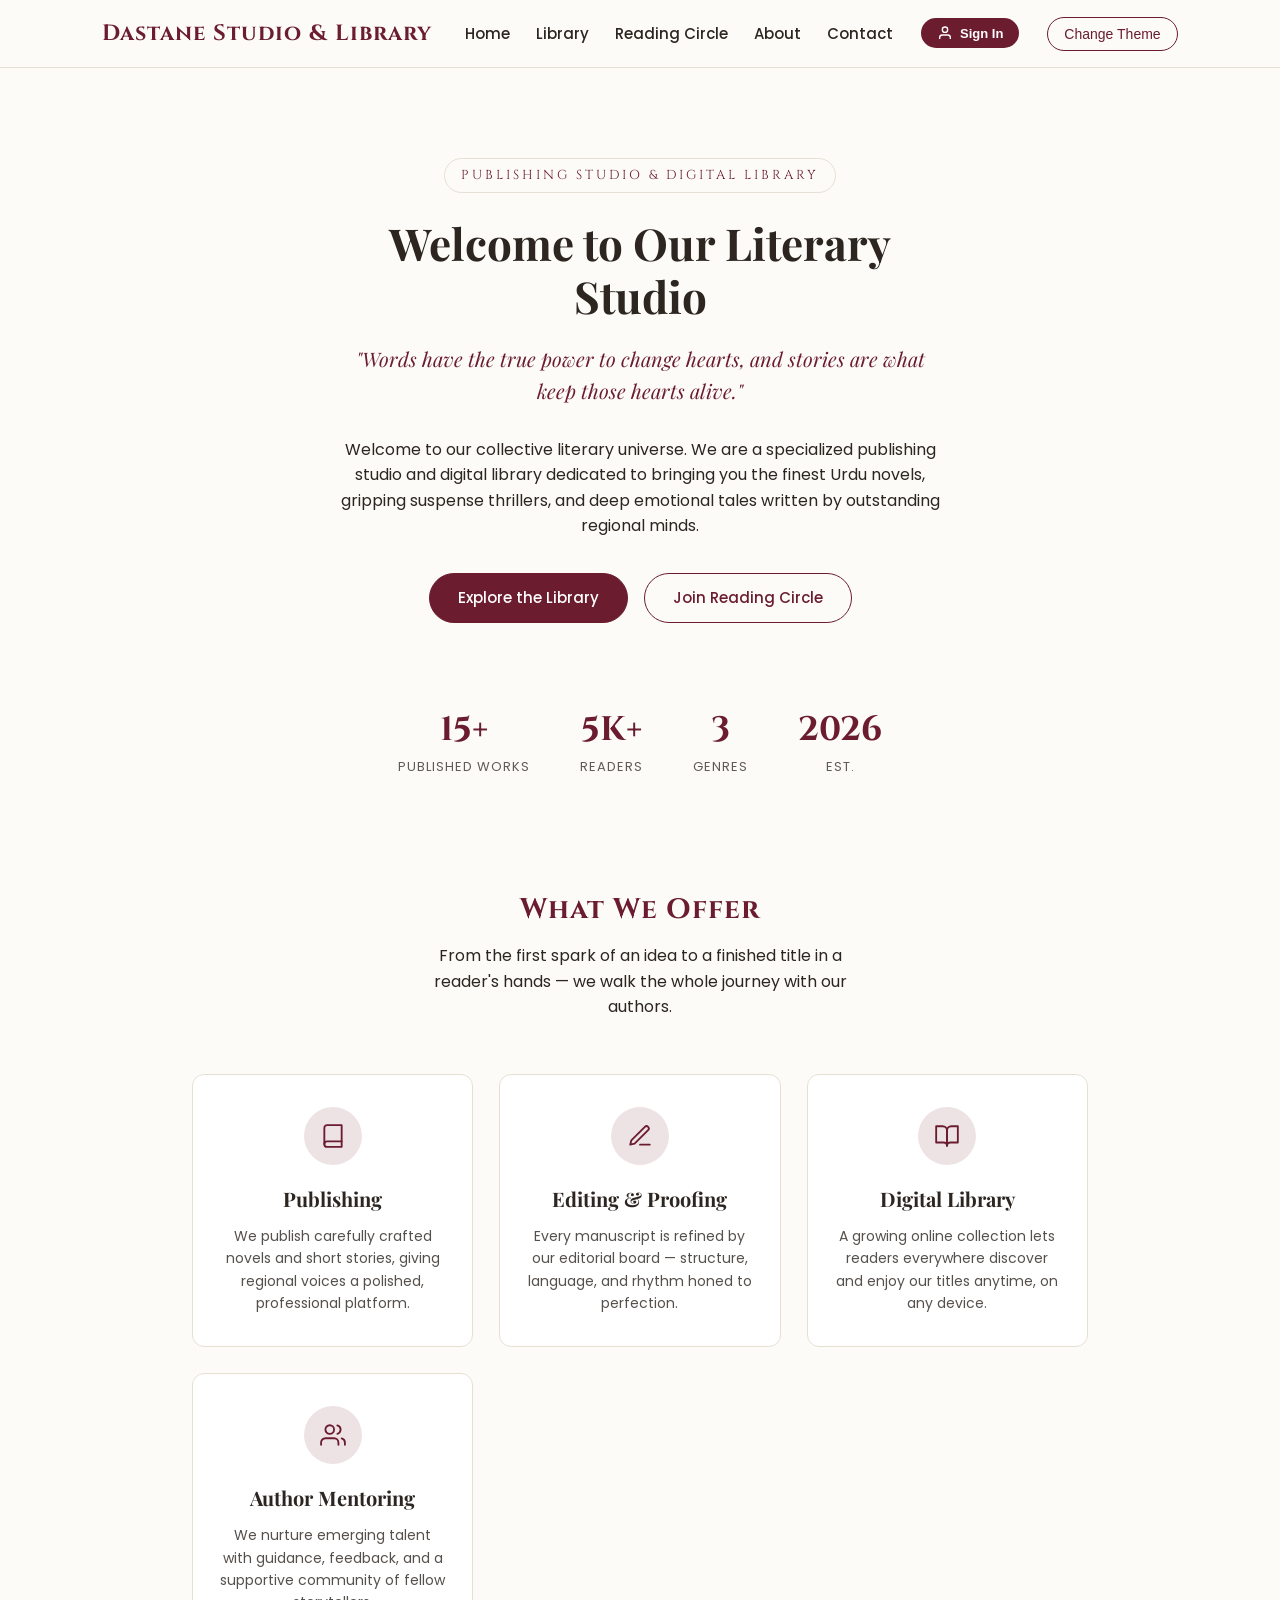
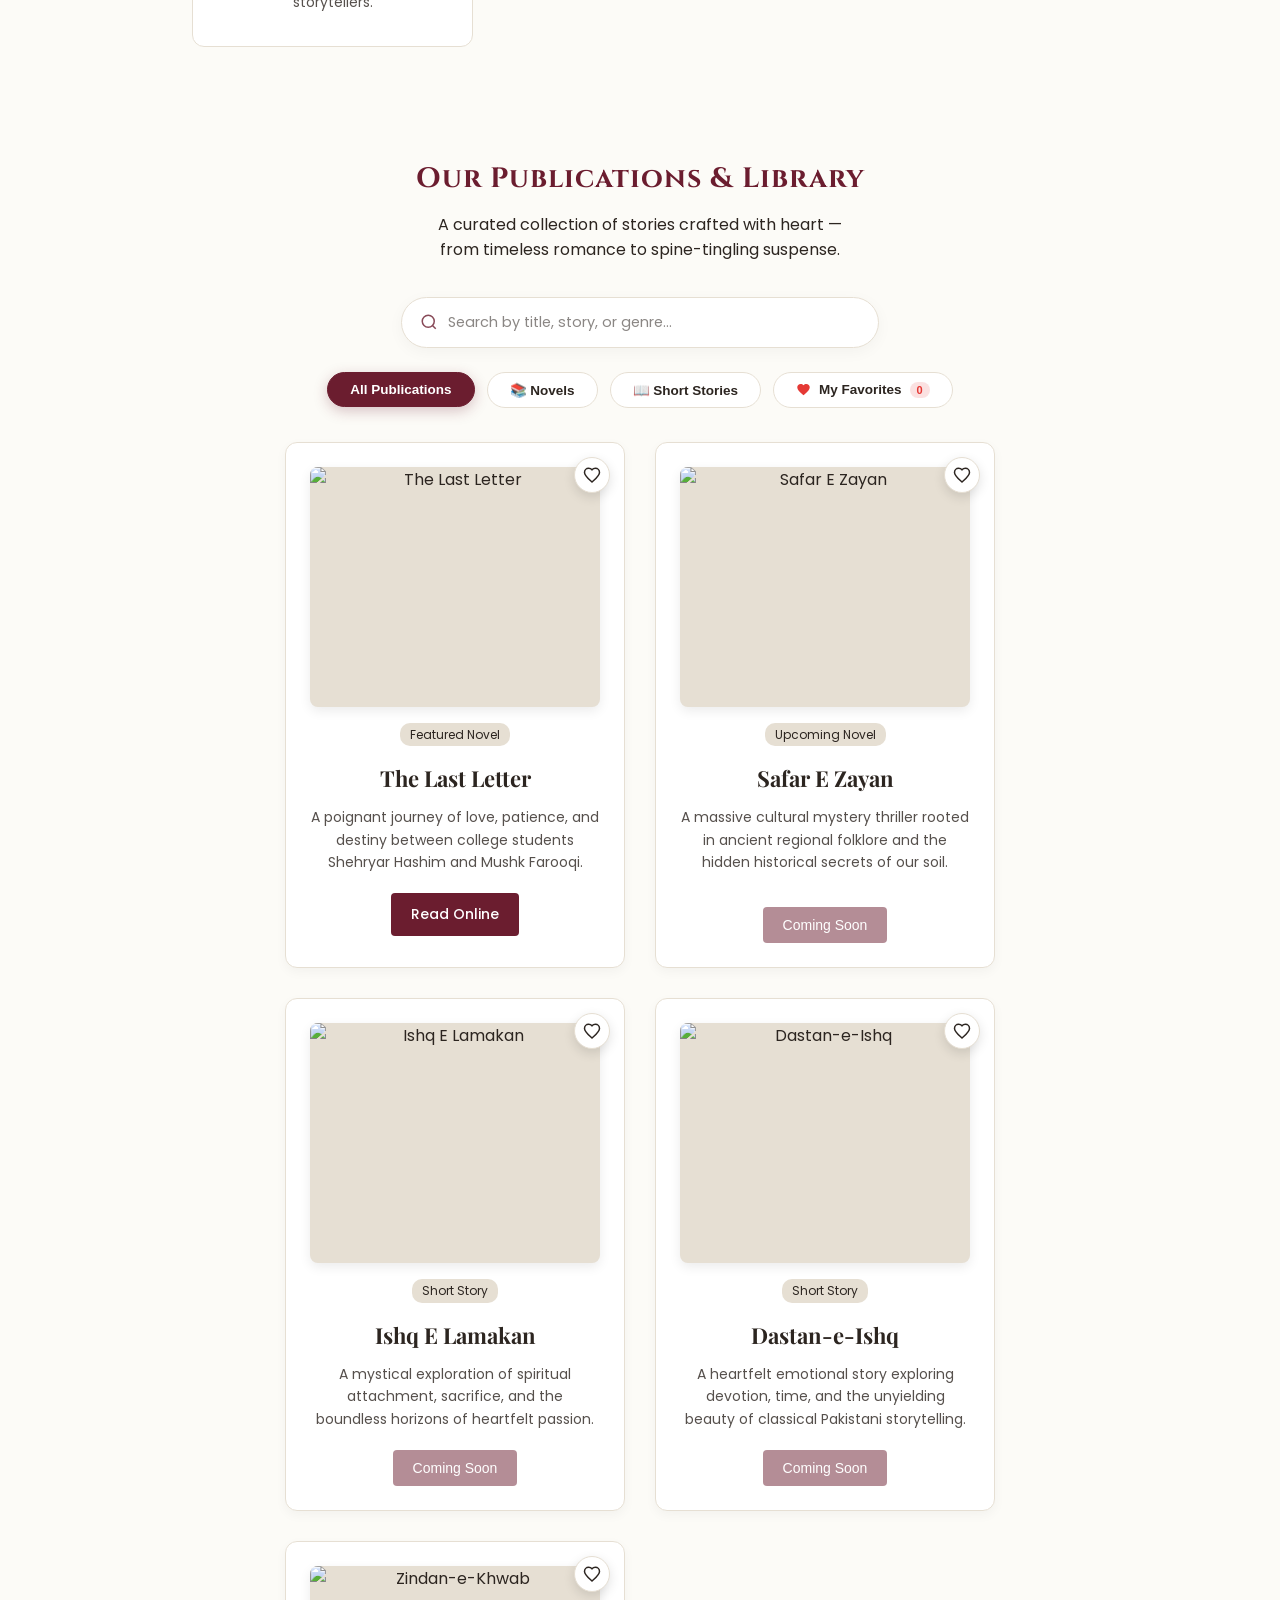
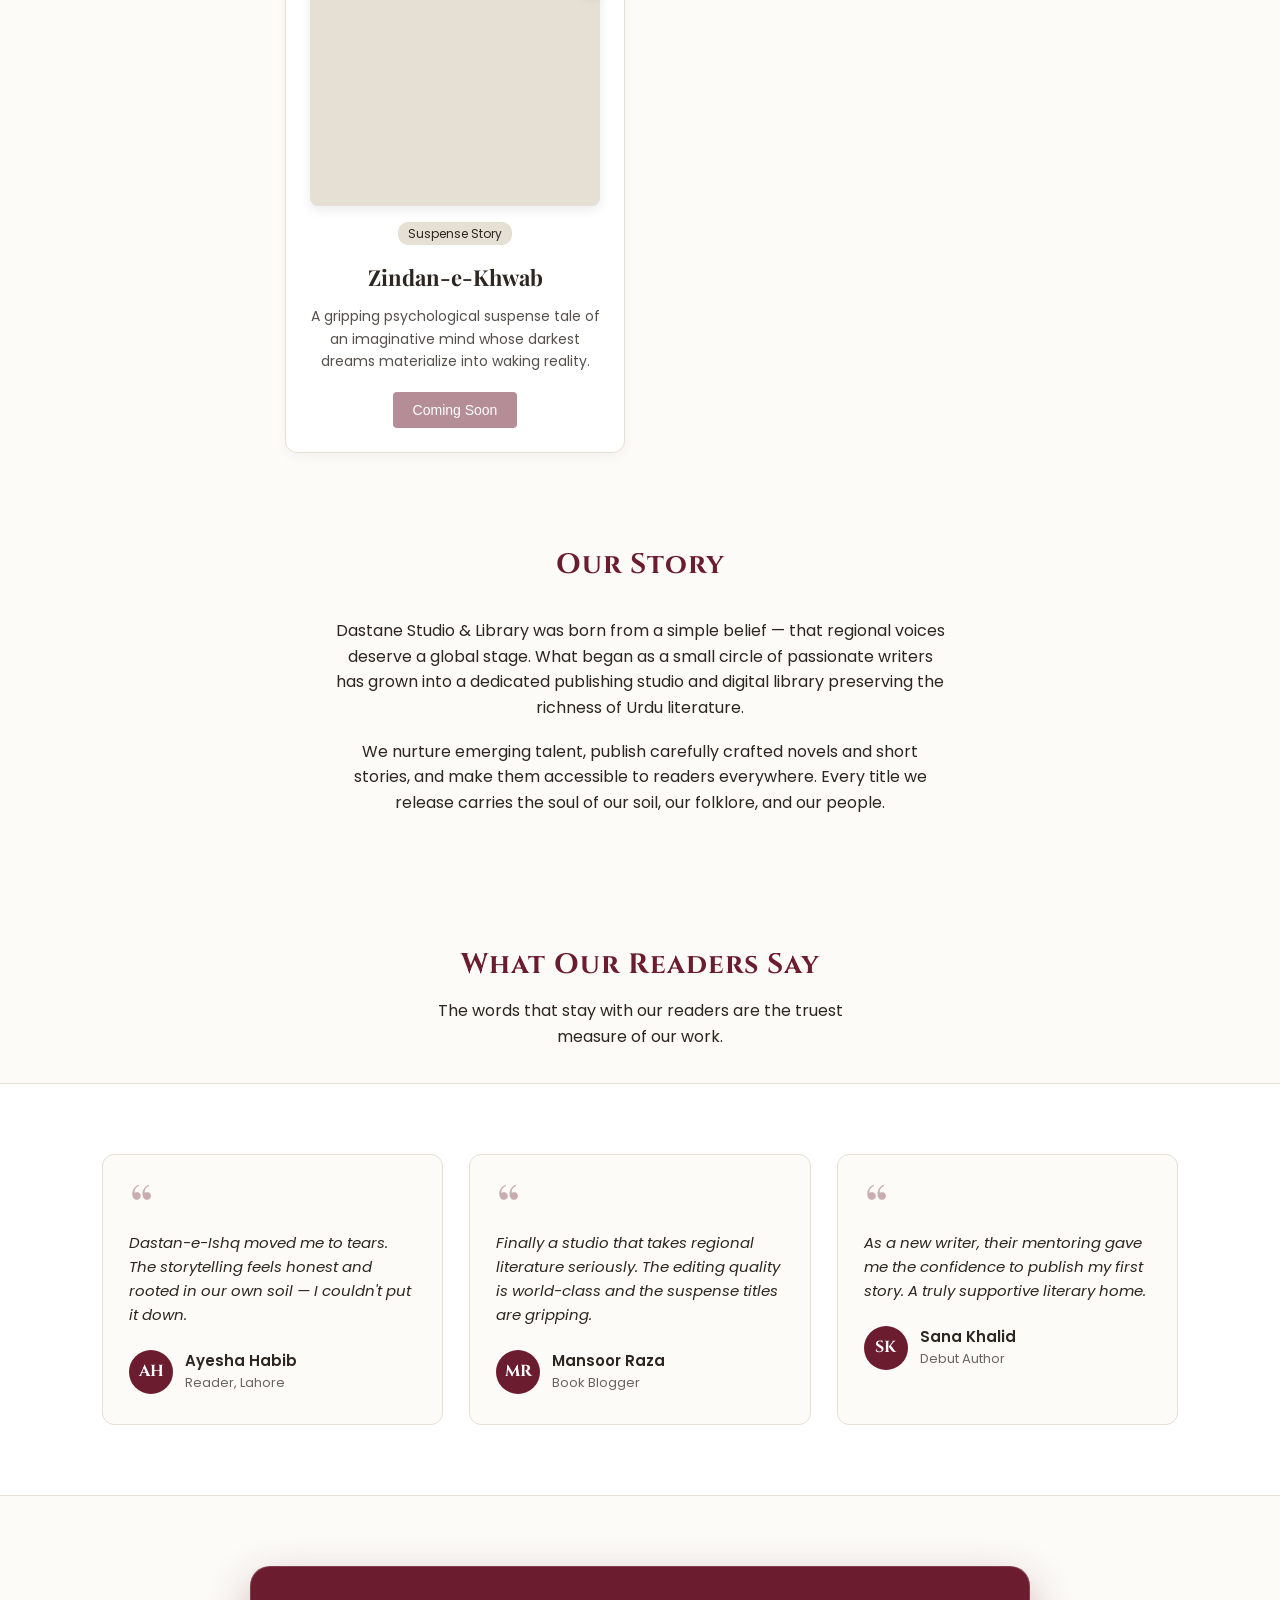
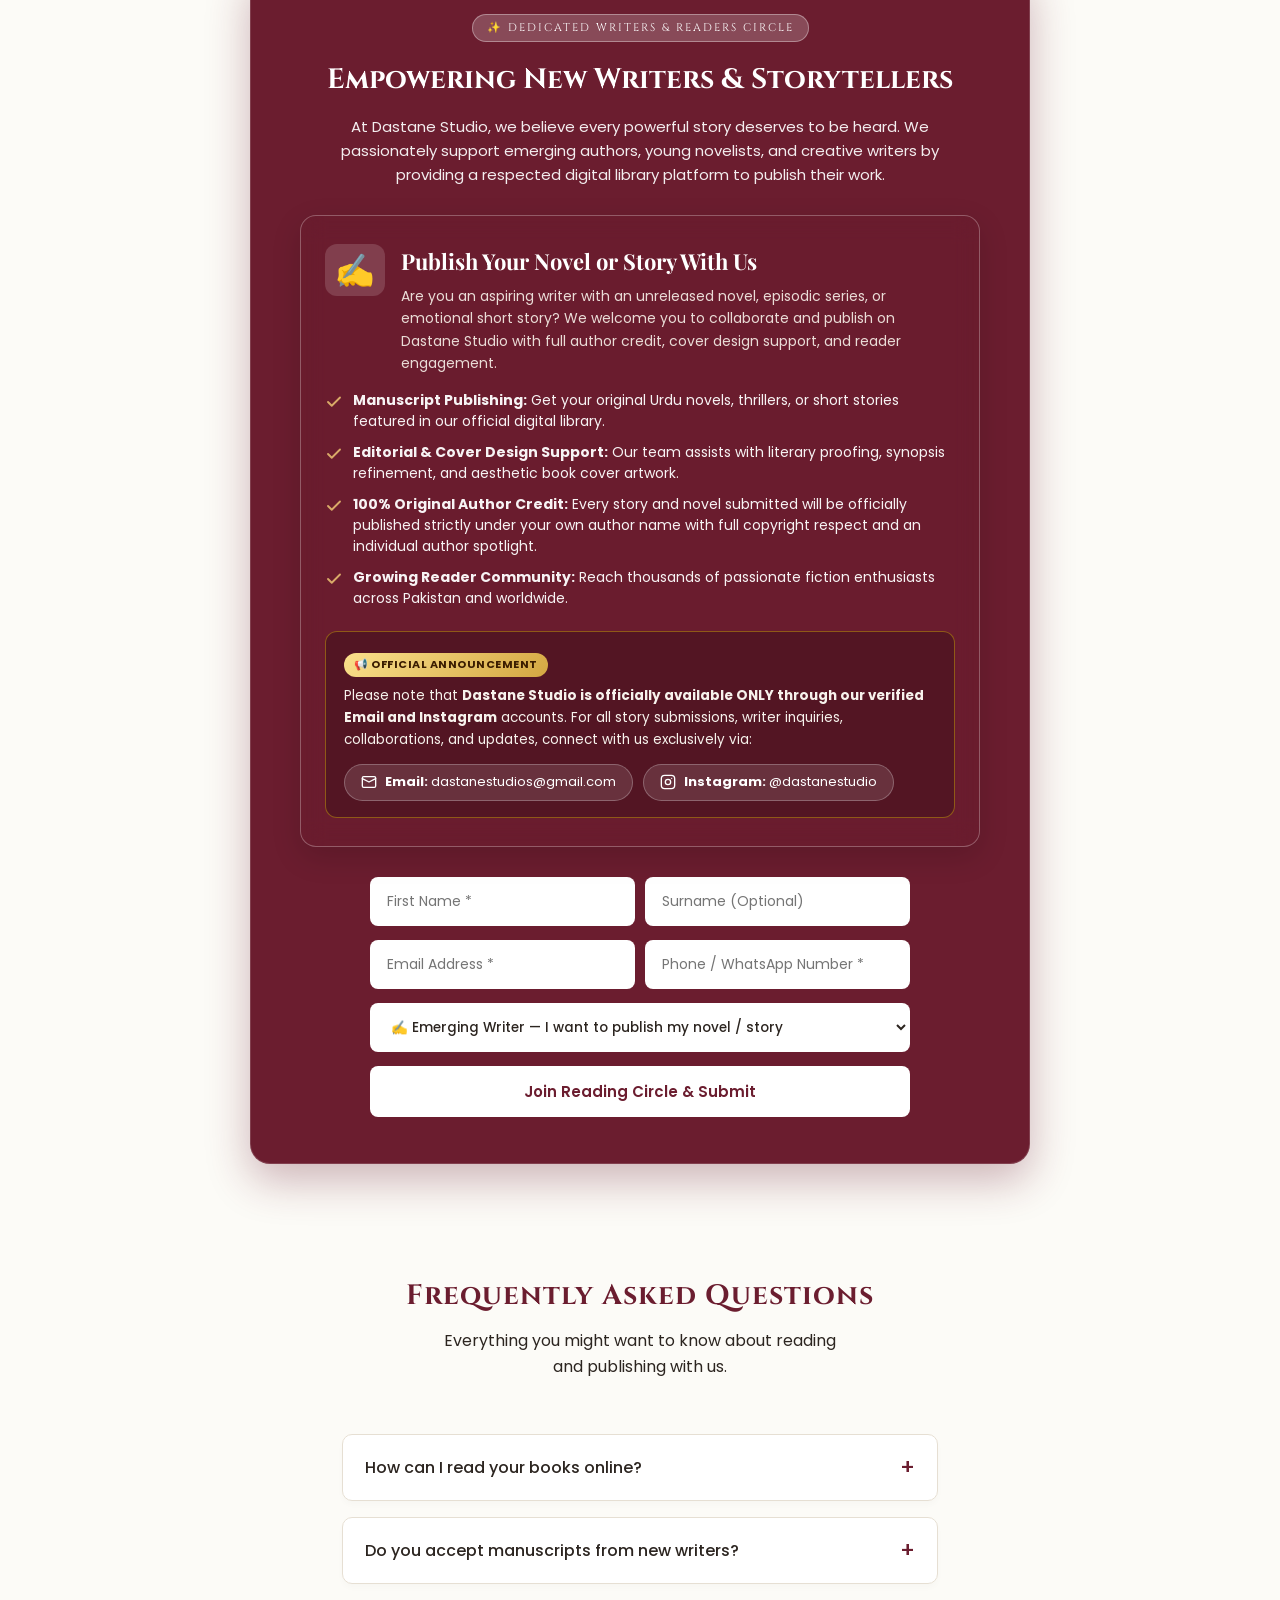
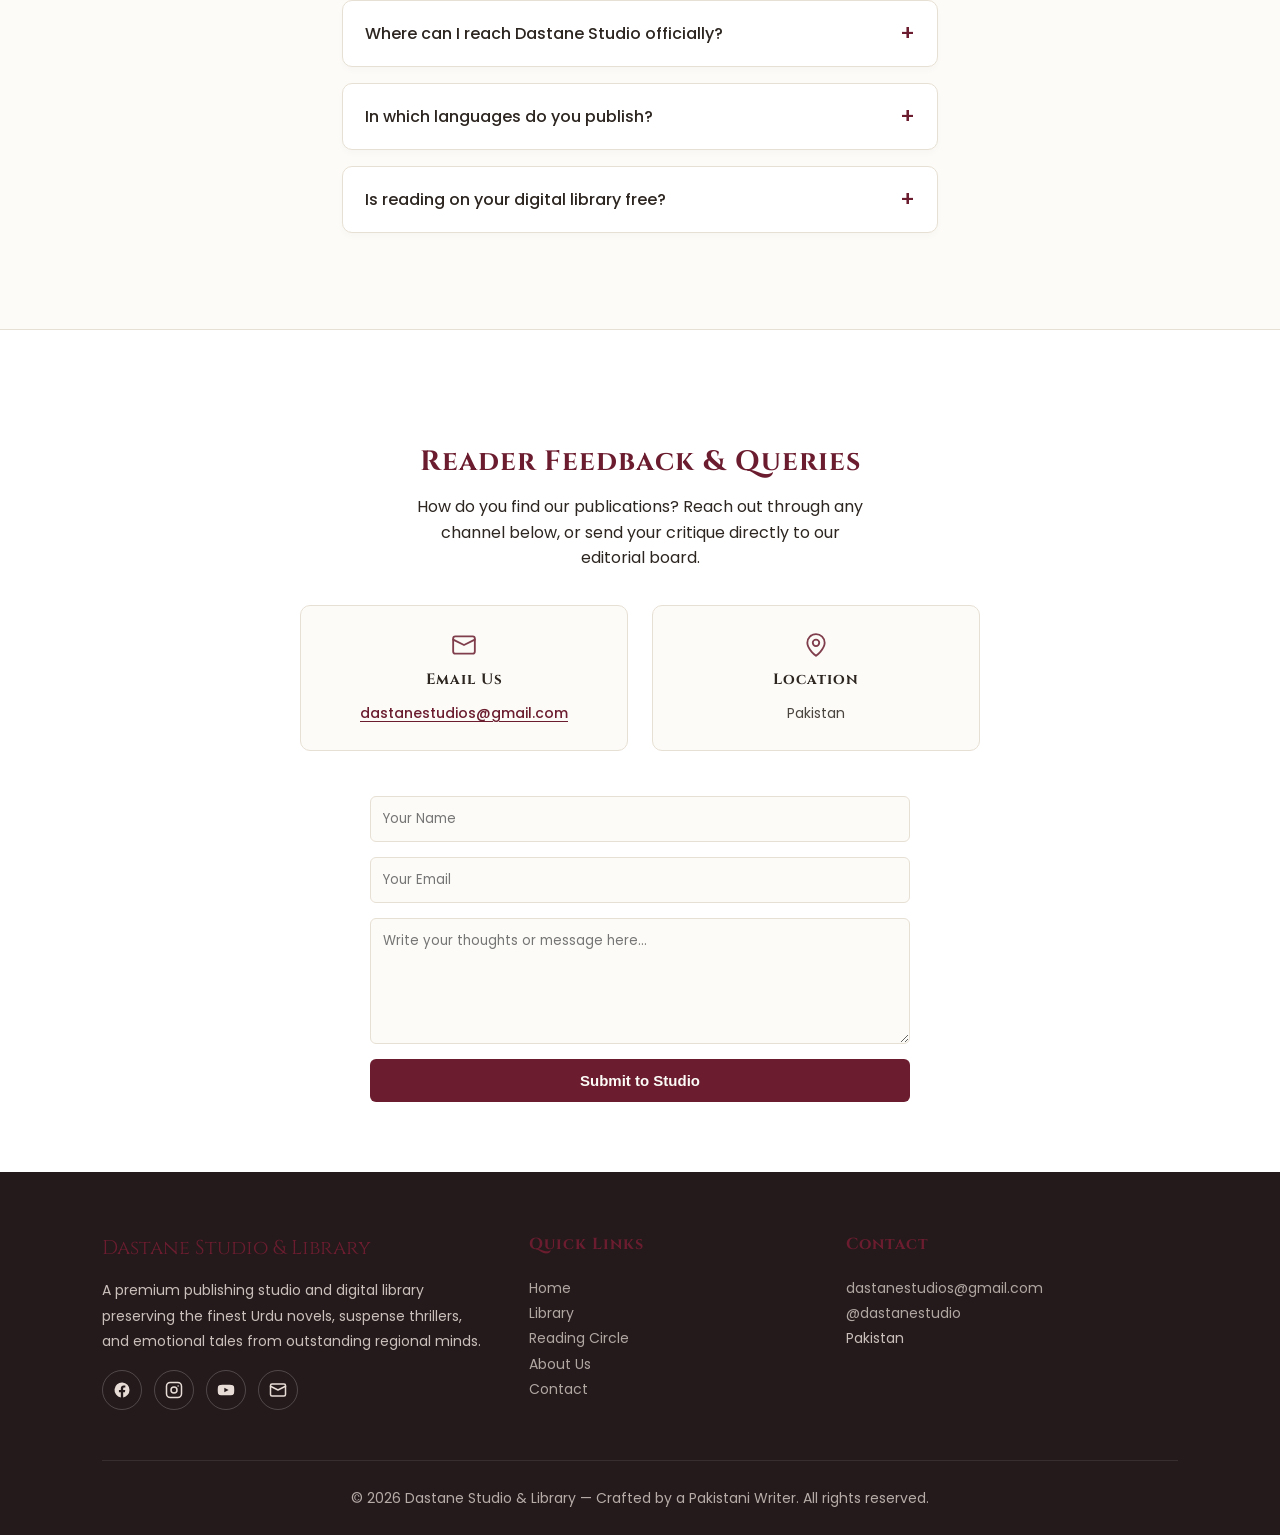
==== Dastane Studio&Library Website/index.html @ 81dc13b6 "Add files via upload" ====
<!DOCTYPE html>
<html lang="en">
<head>
    <meta charset="UTF-8">
    <meta name="viewport" content="width=device-width, initial-scale=1.0">
    <meta name="description" content="Dastane Studio & Library is a premier literary hub and digital publishing platform dedicated to preserving the finest Urdu literature. We deliver captivating suspense thrillers, timeless romance, and rich cultural stories from gifted regional voices straight to passionate readers worldwide across all your modern devices.">
    <meta name="theme-color" content="#6b1d2f">
    <meta name="google-site-verification" content="google43797268a923f02a">
    <title>Dastane Studio and Library | Premium Literary Hub</title>

    <!-- Favicon (Literary Book Icon) -->
    <link rel="icon" type="image/svg+xml" href="data:image/svg+xml,<svg xmlns='http://www.w3.org/2000/svg' viewBox='0 0 24 24' fill='%236b1d2f'><path d='M4 19.5A2.5 2.5 0 0 1 6.5 17H20v-14H6.5A2.5 2.5 0 0 0 4 5.5v14z'/><path d='M6.5 2H20v20H6.5A2.5 2.5 0 0 1 4 19.5v-15A2.5 2.5 0 0 1 6.5 2z'/></svg>">

    <!-- Open Graph / Social Media Preview (WhatsApp, Facebook, Twitter) -->
    <meta property="og:title" content="Dastane Studio & Library | Premium Literary Hub">
    <meta property="og:description" content="Dastane Studio & Library is a premier literary hub and digital publishing platform dedicated to preserving the finest Urdu literature, suspense thrillers, and emotional tales.">
    <meta property="og:type" content="website">
    <meta property="og:url" content="https://dastanestudio.com">

    <!-- Google Fonts -->
    <link rel="preconnect" href="https://fonts.googleapis.com">
    <link rel="preconnect" href="https://fonts.gstatic.com" crossorigin>
    <link href="https://fonts.googleapis.com/css2?family=Cinzel:wght@500;700&family=Playfair+Display:ital,wght@0,500;0,700;1,500&family=Poppins:wght@300;400;500;600&display=swap" rel="stylesheet">

    <!-- External Stylesheet -->
    <link rel="stylesheet" href="css/style.css">
</head>
<body id="home">

    <!-- Scroll Progress Indicator -->
    <div class="scroll-progress" id="scrollProgress"></div>

    <!-- Navigation Header -->
    <header>
        <a href="#home" class="logo">Dastane Studio &amp; Library</a>
        <div class="nav-wrap">
            <ul class="nav-links" id="navLinks">
                <li><a href="#home" class="nav-link">Home</a></li>
                <li><a href="#library" class="nav-link">Library</a></li>
                <li><a href="#reading-circle" class="nav-link">Reading Circle</a></li>
                <li><a href="#about" class="nav-link">About</a></li>
                <li><a href="#contact" class="nav-link">Contact</a></li>
            </ul>
            <div id="authContainer"></div>
            <button class="theme-btn" id="themeToggle">Change Theme</button>
            <button class="hamburger" id="hamburger" aria-label="Toggle navigation menu" aria-expanded="false">
                <span></span><span></span><span></span>
            </button>
        </div>
    </header>

    <!-- Hero Section -->
    <section class="hero">
        <span class="eyebrow">Publishing Studio &amp; Digital Library</span>
        <h1>Welcome to Our Literary Studio</h1>
        <p class="quote">"Words have the true power to change hearts, and stories are what keep those hearts alive."</p>
        <p class="intro">Welcome to our collective literary universe. We are a specialized publishing studio and digital library dedicated to bringing you the finest Urdu novels, gripping suspense thrillers, and deep emotional tales written by outstanding regional minds.</p>
        <div class="hero-cta">
            <a href="#library" class="btn-primary">Explore the Library</a>
            <a href="#reading-circle" class="btn-outline">Join Reading Circle</a>
        </div>
    </section>

    <!-- Statistics Counter Section -->
    <section class="stats">
        <div class="stat"><div class="num" data-target="15" data-suffix="+">0</div><div class="label">Published Works</div></div>
        <div class="stat"><div class="num" data-target="5" data-suffix="K+">0</div><div class="label">Readers</div></div>
        <div class="stat"><div class="num" data-target="3" data-suffix="">0</div><div class="label">Genres</div></div>
        <div class="stat"><div class="num" data-target="2026" data-suffix="" data-plain="true">0</div><div class="label">Est.</div></div>
    </section>

    <!-- Services / What We Offer -->
    <h2 class="section-title reveal">What We Offer</h2>
    <p class="section-sub reveal">From the first spark of an idea to a finished title in a reader's hands — we walk the whole journey with our authors.</p>
    <section class="services">
        <div class="services-grid">
            <div class="service-card reveal">
                <span class="s-icon" aria-hidden="true">
                    <svg width="26" height="26" viewBox="0 0 24 24" fill="none" stroke="currentColor" stroke-width="1.7" stroke-linecap="round" stroke-linejoin="round"><path d="M4 19.5A2.5 2.5 0 0 1 6.5 17H20"/><path d="M6.5 2H20v20H6.5A2.5 2.5 0 0 1 4 19.5v-15A2.5 2.5 0 0 1 6.5 2z"/></svg>
                </span>
                <h3>Publishing</h3>
                <p>We publish carefully crafted novels and short stories, giving regional voices a polished, professional platform.</p>
            </div>
            <div class="service-card reveal">
                <span class="s-icon" aria-hidden="true">
                    <svg width="26" height="26" viewBox="0 0 24 24" fill="none" stroke="currentColor" stroke-width="1.7" stroke-linecap="round" stroke-linejoin="round"><path d="M12 20h9"/><path d="M16.5 3.5a2.12 2.12 0 0 1 3 3L7 19l-4 1 1-4z"/></svg>
                </span>
                <h3>Editing &amp; Proofing</h3>
                <p>Every manuscript is refined by our editorial board — structure, language, and rhythm honed to perfection.</p>
            </div>
            <div class="service-card reveal">
                <span class="s-icon" aria-hidden="true">
                    <svg width="26" height="26" viewBox="0 0 24 24" fill="none" stroke="currentColor" stroke-width="1.7" stroke-linecap="round" stroke-linejoin="round"><path d="M2 3h6a4 4 0 0 1 4 4v14a3 3 0 0 0-3-3H2z"/><path d="M22 3h-6a4 4 0 0 0-4 4v14a3 3 0 0 1 3-3h7z"/></svg>
                </span>
                <h3>Digital Library</h3>
                <p>A growing online collection lets readers everywhere discover and enjoy our titles anytime, on any device.</p>
            </div>
            <div class="service-card reveal">
                <span class="s-icon" aria-hidden="true">
                    <svg width="26" height="26" viewBox="0 0 24 24" fill="none" stroke="currentColor" stroke-width="1.7" stroke-linecap="round" stroke-linejoin="round"><path d="M17 21v-2a4 4 0 0 0-4-4H5a4 4 0 0 0-4 4v2"/><circle cx="9" cy="7" r="4"/><path d="M23 21v-2a4 4 0 0 0-3-3.87"/><path d="M16 3.13a4 4 0 0 1 0 7.75"/></svg>
                </span>
                <h3>Author Mentoring</h3>
                <p>We nurture emerging talent with guidance, feedback, and a supportive community of fellow storytellers.</p>
            </div>
        </div>
    </section>

    <!-- Library / Novel Cards Section (Populated dynamically from js/data/novels.js) -->
    <h2 class="section-title reveal" id="library">Our Publications &amp; Library</h2>
    <p class="section-sub reveal">A curated collection of stories crafted with heart — from timeless romance to spine-tingling suspense.</p>
    
    <!-- Library Search Bar -->
    <div class="library-search-wrap reveal">
        <div class="library-search-box">
            <svg class="search-icon" width="18" height="18" viewBox="0 0 24 24" fill="none" stroke="currentColor" stroke-width="2"><circle cx="11" cy="11" r="8"/><line x1="21" y1="21" x2="16.65" y2="16.65"/></svg>
            <input type="text" id="librarySearchInput" placeholder="Search by title, story, or genre..." aria-label="Search Library">
            <button type="button" id="clearSearchBtn" class="clear-search-btn" aria-label="Clear search" title="Clear search">&times;</button>
        </div>
    </div>

    <!-- Library Filter Tabs (All Publications, Novels, Short Stories, My Favorites) -->
    <div class="library-filter-bar reveal" id="libraryFilterBar">
        <button class="lib-filter-btn active" data-filter="all" id="filterAllBtn">All Publications</button>
        <button class="lib-filter-btn" data-filter="novel" id="filterNovelsBtn">📚 Novels</button>
        <button class="lib-filter-btn" data-filter="story" id="filterStoriesBtn">📖 Short Stories</button>
        <button class="lib-filter-btn" data-filter="favorites" id="filterFavBtn">
            <svg width="15" height="15" viewBox="0 0 24 24" fill="currentColor" style="color: #e53935;"><path d="M12 21.35l-1.45-1.32C5.4 15.36 2 12.28 2 8.5 2 5.42 4.42 3 7.5 3c1.74 0 3.41.81 4.5 2.09C13.09 3.81 14.76 3 16.5 3 19.58 3 22 5.42 22 8.5c0 3.78-3.4 6.86-8.55 11.54L12 21.35z"/></svg>
            My Favorites <span class="fav-count-badge" id="favCountBadge">0</span>
        </button>
    </div>

    <section class="books-grid" id="booksGrid">
        <!-- Novel cards will be dynamically loaded here by js/render-novels.js -->
        <noscript>
            <div class="book-card">
                <span class="tag">Featured Novel</span>
                <h3>Dastan-e-Ishq</h3>
                <p>A beautiful journey of love, patience, and destiny set deep within the heart of traditional Pakistan.</p>
            </div>
        </noscript>
    </section>

    <!-- Library Pagination (9 items per page) -->
    <div class="library-pagination" id="libraryPagination" style="display: none;"></div>

    <!-- About Section -->
    <h2 class="section-title reveal" id="about">Our Story</h2>
    <section class="about-section">
        <p class="reveal">Dastane Studio &amp; Library was born from a simple belief — that regional voices deserve a global stage. What began as a small circle of passionate writers has grown into a dedicated publishing studio and digital library preserving the richness of Urdu literature.</p>
        <p class="reveal">We nurture emerging talent, publish carefully crafted novels and short stories, and make them accessible to readers everywhere. Every title we release carries the soul of our soil, our folklore, and our people.</p>
    </section>

    <!-- Testimonials Section -->
    <h2 class="section-title reveal">What Our Readers Say</h2>
    <p class="section-sub reveal">The words that stay with our readers are the truest measure of our work.</p>
    <section class="testimonials">
        <div class="testi-grid">
            <div class="testi-card reveal">
                <div class="quote-mark" aria-hidden="true">&ldquo;</div>
                <p class="text">Dastan-e-Ishq moved me to tears. The storytelling feels honest and rooted in our own soil — I couldn't put it down.</p>
                <div class="testi-author">
                    <span class="testi-avatar" aria-hidden="true">AH</span>
                    <div><div class="name">Ayesha Habib</div><div class="role">Reader, Lahore</div></div>
                </div>
            </div>
            <div class="testi-card reveal">
                <div class="quote-mark" aria-hidden="true">&ldquo;</div>
                <p class="text">Finally a studio that takes regional literature seriously. The editing quality is world-class and the suspense titles are gripping.</p>
                <div class="testi-author">
                    <span class="testi-avatar" aria-hidden="true">MR</span>
                    <div><div class="name">Mansoor Raza</div><div class="role">Book Blogger</div></div>
                </div>
            </div>
            <div class="testi-card reveal">
                <div class="quote-mark" aria-hidden="true">&ldquo;</div>
                <p class="text">As a new writer, their mentoring gave me the confidence to publish my first story. A truly supportive literary home.</p>
                <div class="testi-author">
                    <span class="testi-avatar" aria-hidden="true">SK</span>
                    <div><div class="name">Sana Khalid</div><div class="role">Debut Author</div></div>
                </div>
            </div>
        </div>
    </section>

    <!-- Empowering New Writers & Reading Circle Section -->
    <section class="newsletter" id="reading-circle">
        <div class="newsletter-inner reveal">
            <span class="vip-badge">✨ Dedicated Writers &amp; Readers Circle</span>
            <h2>Empowering New Writers &amp; Storytellers</h2>
            <p class="newsletter-desc">At Dastane Studio, we believe every powerful story deserves to be heard. We passionately support emerging authors, young novelists, and creative writers by providing a respected digital library platform to publish their work.</p>
            
            <!-- Writers Platform Feature Card -->
            <div class="writers-feature-card">
                <div class="writers-card-header">
                    <div class="writers-icon-wrap">✍️</div>
                    <div class="writers-header-text">
                        <h3 class="writers-title">Publish Your Novel or Story With Us</h3>
                        <p class="writers-subtitle">Are you an aspiring writer with an unreleased novel, episodic series, or emotional short story? We welcome you to collaborate and publish on Dastane Studio with full author credit, cover design support, and reader engagement.</p>
                    </div>
                </div>

                <ul class="plan-features">
                    <li>
                        <svg width="18" height="18" viewBox="0 0 24 24" fill="none" stroke="currentColor" stroke-width="2.5" stroke-linecap="round" stroke-linejoin="round"><polyline points="20 6 9 17 4 12"/></svg>
                        <span><strong>Manuscript Publishing:</strong> Get your original Urdu novels, thrillers, or short stories featured in our official digital library.</span>
                    </li>
                    <li>
                        <svg width="18" height="18" viewBox="0 0 24 24" fill="none" stroke="currentColor" stroke-width="2.5" stroke-linecap="round" stroke-linejoin="round"><polyline points="20 6 9 17 4 12"/></svg>
                        <span><strong>Editorial &amp; Cover Design Support:</strong> Our team assists with literary proofing, synopsis refinement, and aesthetic book cover artwork.</span>
                    </li>
                    <li>
                        <svg width="18" height="18" viewBox="0 0 24 24" fill="none" stroke="currentColor" stroke-width="2.5" stroke-linecap="round" stroke-linejoin="round"><polyline points="20 6 9 17 4 12"/></svg>
                        <span><strong>100% Original Author Credit:</strong> Every story and novel submitted will be officially published strictly under your own author name with full copyright respect and an individual author spotlight.</span>
                    </li>
                    <li>
                        <svg width="18" height="18" viewBox="0 0 24 24" fill="none" stroke="currentColor" stroke-width="2.5" stroke-linecap="round" stroke-linejoin="round"><polyline points="20 6 9 17 4 12"/></svg>
                        <span><strong>Growing Reader Community:</strong> Reach thousands of passionate fiction enthusiasts across Pakistan and worldwide.</span>
                    </li>
                </ul>

                <!-- Official Announcement Notice Box -->
                <div class="official-announcement-box">
                    <div class="announcement-header">
                        <span class="announcement-tag">📢 Official Announcement</span>
                    </div>
                    <p class="announcement-text">
                        Please note that <strong>Dastane Studio is officially available ONLY through our verified Email and Instagram</strong> accounts. For all story submissions, writer inquiries, collaborations, and updates, connect with us exclusively via:
                    </p>
                    <div class="official-channels-grid">
                        <a href="mailto:dastanestudios@gmail.com" class="official-channel-pill" title="Send Official Email">
                            <svg width="16" height="16" viewBox="0 0 24 24" fill="none" stroke="currentColor" stroke-width="2" stroke-linecap="round" stroke-linejoin="round"><rect x="2" y="4" width="20" height="16" rx="2"/><path d="m22 7-10 5L2 7"/></svg>
                            <span><strong>Email:</strong> dastanestudios@gmail.com</span>
                        </a>
                        <a href="https://instagram.com/dastanestudio" target="_blank" rel="noopener noreferrer" class="official-channel-pill" title="Follow Official Instagram">
                            <svg width="16" height="16" viewBox="0 0 24 24" fill="none" stroke="currentColor" stroke-width="2" stroke-linecap="round" stroke-linejoin="round"><rect x="2" y="2" width="20" height="20" rx="5"/><circle cx="12" cy="12" r="4"/><line x1="17.5" y1="6.5" x2="17.51" y2="6.5"/></svg>
                            <span><strong>Instagram:</strong> @dastanestudio</span>
                        </a>
                    </div>
                </div>
            </div>

            <!-- Writers & Readers Submission Form -->
            <form class="newsletter-form" id="newsletterForm" action="https://api.web3forms.com/submit" method="POST">
                <input type="hidden" name="access_key" value="5352f3cf-2fd6-4b92-942d-274bed435c0b">
                <input type="hidden" name="from_name" value="Dastane Studio Writers &amp; Reading Circle">
                <input type="hidden" name="subject" value="✍️ New Reader / Writer Circle Registration (Dastane Studio)">
                
                <div class="form-row">
                    <input type="text" name="first_name" id="subscriberFirstName" placeholder="First Name *" required aria-label="First Name">
                    <input type="text" name="surname" id="subscriberSurname" placeholder="Surname (Optional)" aria-label="Surname">
                </div>
                <div class="form-row">
                    <input type="email" name="email" id="subscriberEmail" placeholder="Email Address *" required aria-label="Email address">
                    <input type="tel" name="phone" id="subscriberPhone" placeholder="Phone / WhatsApp Number *" required aria-label="Phone number">
                </div>
                <div class="form-row">
                    <select name="plan" id="subscriberPlan" class="plan-select" aria-label="Select Role or Reason" required>
                        <option value="Emerging Writer (Want to Publish Story/Novel)">✍️ Emerging Writer — I want to publish my novel / story</option>
                        <option value="Avid Reader (Reading Circle Updates)">📖 Avid Reader — Send me new releases &amp; stories</option>
                        <option value="Manuscript & General Inquiry">✉️ General / Literary Inquiry</option>
                    </select>
                </div>
                <button type="submit" id="newsletterSubmitBtn">Join Reading Circle &amp; Submit</button>
                <div class="form-status" id="newsletterStatus"></div>
            </form>
        </div>
    </section>

    <!-- FAQ Section with Pop-up / Lift Animations -->
    <h2 class="section-title reveal">Frequently Asked Questions</h2>
    <p class="section-sub reveal">Everything you might want to know about reading and publishing with us.</p>
    <section class="faq">
        <div class="faq-item reveal">
            <button class="faq-q" aria-expanded="false">How can I read your books online?<span class="plus" aria-hidden="true">+</span></button>
            <div class="faq-a"><p>Head to our Library section and click &ldquo;Read Online&rdquo; on any available title. Our digital reader works smoothly on phones, tablets, and desktops — no download required.</p></div>
        </div>
        <div class="faq-item reveal">
            <button class="faq-q" aria-expanded="false">Do you accept manuscripts from new writers?<span class="plus" aria-hidden="true">+</span></button>
            <div class="faq-a"><p>Yes, absolutely! We heavily support new and aspiring writers. You can submit your story synopsis or manuscript through our Reading Circle form above, or contact us directly via our official Email (dastanestudios@gmail.com) and Instagram (@dastanestudio).</p></div>
        </div>
        <div class="faq-item reveal">
            <button class="faq-q" aria-expanded="false">Where can I reach Dastane Studio officially?<span class="plus" aria-hidden="true">+</span></button>
            <div class="faq-a"><p>We are officially available exclusively through our Email (<strong>dastanestudios@gmail.com</strong>) and our Instagram handle (<strong>@dastanestudio</strong>).</p></div>
        </div>
        <div class="faq-item reveal">
            <button class="faq-q" aria-expanded="false">In which languages do you publish?<span class="plus" aria-hidden="true">+</span></button>
            <div class="faq-a"><p>Our primary focus is Urdu literature — novels, suspense thrillers, romance, and emotional short stories — celebrating the rich culture and folklore of our region.</p></div>
        </div>
        <div class="faq-item reveal">
            <button class="faq-q" aria-expanded="false">Is reading on your digital library free?<span class="plus" aria-hidden="true">+</span></button>
            <div class="faq-a"><p>Yes! All our digital library releases and serialized stories are open and free to read online for our community.</p></div>
        </div>
    </section>

    <!-- Contact & Feedback Section -->
    <section class="contact-section" id="contact">
        <h2 class="section-title reveal">Reader Feedback &amp; Queries</h2>
        <p class="section-sub reveal">How do you find our publications? Reach out through any channel below, or send your critique directly to our editorial board.</p>

        <div class="info-cards">
            <div class="info-card reveal">
                <span class="icon" aria-hidden="true">
                    <svg width="26" height="26" viewBox="0 0 24 24" fill="none" stroke="currentColor" stroke-width="1.7" stroke-linecap="round" stroke-linejoin="round"><rect x="2" y="4" width="20" height="16" rx="2"/><path d="m22 7-10 5L2 7"/></svg>
                </span>
                <h4>Email Us</h4>
                <a href="mailto:dastanestudios@gmail.com" class="direct-email-link" title="Click to open your email application">dastanestudios@gmail.com</a>
            </div>
            <div class="info-card reveal">
                <span class="icon" aria-hidden="true">
                    <svg width="26" height="26" viewBox="0 0 24 24" fill="none" stroke="currentColor" stroke-width="1.7" stroke-linecap="round" stroke-linejoin="round"><path d="M20 10c0 6-8 12-8 12s-8-6-8-12a8 8 0 0 1 16 0z"/><circle cx="12" cy="10" r="3"/></svg>
                </span>
                <h4>Location</h4>
                <span>Pakistan</span>
            </div>
        </div>

        <form class="contact-form reveal" id="contactForm" action="https://api.web3forms.com/submit" method="POST">
            <input type="hidden" name="access_key" value="5352f3cf-2fd6-4b92-942d-274bed435c0b">
            <input type="hidden" name="from_name" value="Dastane Studio Reader Feedback">
            <input type="hidden" name="subject" value="📩 New Reader Feedback (Dastane Studio)">

            <input type="text" name="name" id="senderName" placeholder="Your Name" required>
            <input type="email" name="email" id="senderEmail" placeholder="Your Email" required>
            <textarea name="message" id="senderMessage" rows="5" placeholder="Write your thoughts or message here..." required></textarea>
            <button type="submit" id="contactSubmitBtn">Submit to Studio</button>
            <div class="form-status" id="contactStatus"></div>
        </form>
    </section>

    <!-- Footer -->
    <footer>
        <div class="footer-grid">
            <div class="footer-col brand">
                <span class="flogo">Dastane Studio &amp; Library</span>
                <p>A premium publishing studio and digital library preserving the finest Urdu novels, suspense thrillers, and emotional tales from outstanding regional minds.</p>
                <div class="socials">
                    <a href="#" class="social-icon" aria-label="Facebook">
                        <svg width="18" height="18" viewBox="0 0 24 24" fill="currentColor"><path d="M22 12a10 10 0 1 0-11.56 9.88v-6.99H7.9V12h2.54V9.8c0-2.5 1.49-3.89 3.77-3.89 1.09 0 2.24.2 2.24.2v2.46h-1.26c-1.24 0-1.63.77-1.63 1.56V12h2.78l-.44 2.89h-2.34v6.99A10 10 0 0 0 22 12z"/></svg>
                    </a>
                    <a href="https://instagram.com/dastanestudio" target="_blank" rel="noopener noreferrer" class="social-icon" aria-label="Instagram" title="Follow us on Instagram: @dastanestudio">
                        <svg width="18" height="18" viewBox="0 0 24 24" fill="none" stroke="currentColor" stroke-width="2" stroke-linecap="round" stroke-linejoin="round"><rect x="2" y="2" width="20" height="20" rx="5"/><circle cx="12" cy="12" r="4"/><line x1="17.5" y1="6.5" x2="17.51" y2="6.5"/></svg>
                    </a>
                    <a href="#" class="social-icon" aria-label="YouTube">
                        <svg width="18" height="18" viewBox="0 0 24 24" fill="currentColor"><path d="M23 12s0-3.2-.41-4.73a2.5 2.5 0 0 0-1.76-1.77C19.3 5.09 12 5.09 12 5.09s-7.3 0-8.83.41a2.5 2.5 0 0 0-1.76 1.77C1 8.8 1 12 1 12s0 3.2.41 4.73a2.5 2.5 0 0 0 1.76 1.77c1.53.41 8.83.41 8.83.41s7.3 0 8.83-.41a2.5 2.5 0 0 0 1.76-1.77C23 15.2 23 12 23 12zM9.75 15.02V8.98L15.5 12l-5.75 3.02z"/></svg>
                    </a>
                    <a href="mailto:dastanestudios@gmail.com" class="social-icon" aria-label="Email" title="Send Official Email">
                        <svg width="18" height="18" viewBox="0 0 24 24" fill="none" stroke="currentColor" stroke-width="2" stroke-linecap="round" stroke-linejoin="round"><rect x="2" y="4" width="20" height="16" rx="2"/><path d="m22 7-10 5L2 7"/></svg>
                    </a>
                </div>
            </div>
            <div class="footer-col">
                <h4>Quick Links</h4>
                <ul>
                    <li><a href="#home">Home</a></li>
                    <li><a href="#library">Library</a></li>
                    <li><a href="#reading-circle">Reading Circle</a></li>
                    <li><a href="#about">About Us</a></li>
                    <li><a href="#contact">Contact</a></li>
                </ul>
            </div>
            <div class="footer-col">
                <h4>Contact</h4>
                <ul>
                    <li><a href="mailto:dastanestudios@gmail.com">dastanestudios@gmail.com</a></li>
                    <li><a href="https://instagram.com/dastanestudio" target="_blank" rel="noopener noreferrer">@dastanestudio</a></li>
                    <li>Pakistan</li>
                </ul>
            </div>
        </div>
        <div class="footer-bottom">
            <p>© 2026 Dastane Studio &amp; Library — Crafted by a Pakistani Writer. All rights reserved.</p>
        </div>
    </footer>

    <!-- Back to Top Floating Button -->
    <button class="to-top" id="toTop" aria-label="Back to top">
        <svg width="20" height="20" viewBox="0 0 24 24" fill="none" stroke="currentColor" stroke-width="2.2" stroke-linecap="round" stroke-linejoin="round"><path d="m18 15-6-6-6 6"/></svg>
    </button>

    <!-- Global Confirmation Popup Modal -->
    <div class="custom-modal" id="confirmationModal" aria-hidden="true">
        <div class="modal-backdrop" id="modalBackdrop"></div>
        <div class="modal-card">
            <!-- Language Switcher Button (Top Right of Modal) -->
            <button class="modal-lang-toggle-btn" id="modalLangToggleBtn" style="display: none;" title="Switch Language (اردو / English)">
                <span id="modalLangToggleText">اردو</span>
                <svg width="13" height="13" viewBox="0 0 24 24" fill="none" stroke="currentColor" stroke-width="2.2"><path d="m5 8 6 6"/><path d="m4 14 6-6 2-3"/><path d="M2 5h12"/><path d="M7 2h1"/><path d="m22 22-5-10-5 10"/><path d="M14 18h6"/></svg>
            </button>
            <div class="modal-icon">
                <svg width="34" height="34" viewBox="0 0 24 24" fill="none" stroke="currentColor" stroke-width="2.5" stroke-linecap="round" stroke-linejoin="round"><path d="M22 11.08V12a10 10 0 1 1-5.93-9.14"/><polyline points="22 4 12 14.01 9 11.01"/></svg>
            </div>
            <h3 id="modalTitle">Registration Received!</h3>
            <div class="modal-body" id="modalBody">
                <!-- Dynamic confirmation text -->
            </div>
            <button class="modal-btn" id="modalCloseBtn">Got It</button>
        </div>
    </div>

    <!-- User Authentication Modal (Sign In / Sign Up) -->
    <div class="custom-modal auth-modal" id="authModal" aria-hidden="true">
        <div class="modal-backdrop" id="authModalBackdrop"></div>
        <div class="modal-card auth-modal-card">
            <button class="modal-close-icon-btn" id="authModalClose" aria-label="Close modal">&times;</button>
            
            <div class="auth-tabs">
                <button class="auth-tab-btn active" id="tabBtnLogin">Sign In</button>
                <button class="auth-tab-btn" id="tabBtnSignup">Create Account</button>
            </div>

            <!-- 1. SIGN IN PANE -->
            <div class="auth-pane" id="authPaneLogin">
                <div class="auth-pane-header">
                    <h3>Welcome Back</h3>
                    <p>Enter your username or email to access your reading account.</p>
                </div>
                <form class="auth-form" id="loginForm">
                    <div class="auth-input-group">
                        <label for="loginIdentifier">Username or Email</label>
                        <input type="text" id="loginIdentifier" placeholder="Enter username or email" required autocomplete="username">
                    </div>
                    <div class="auth-input-group">
                        <label for="loginPassword">Password</label>
                        <div class="password-input-wrap">
                            <input type="password" id="loginPassword" placeholder="••••••••" required autocomplete="current-password">
                            <button type="button" class="pwd-toggle-btn" data-target="loginPassword" aria-label="Show password">
                                <svg class="eye-open" width="18" height="18" viewBox="0 0 24 24" fill="none" stroke="currentColor" stroke-width="2"><path d="M1 12s4-8 11-8 11 8 11 8-4 8-11 8-11-8-11-8z"/><circle cx="12" cy="12" r="3"/></svg>
                                <svg class="eye-closed" width="18" height="18" viewBox="0 0 24 24" fill="none" stroke="currentColor" stroke-width="2"><path d="M17.94 17.94A10.07 10.07 0 0 1 12 20c-7 0-11-8-11-8a18.45 18.45 0 0 1 5.06-5.94M9.9 4.24A9.12 9.12 0 0 1 12 4c7 0 11 8 11 8a18.5 18.5 0 0 1-2.16 3.19m-6.72-1.07a3 3 0 1 1-4.24-4.24"/><line x1="1" y1="1" x2="23" y2="23"/></svg>
                            </button>
                        </div>
                    </div>
                    <div class="auth-status" id="loginStatus"></div>
                    <button type="submit" class="auth-submit-btn" id="loginSubmitBtn">Sign In</button>
                    <p class="auth-switch-text">
                        Don't have an account? <a href="#" id="toSignupLink">Create one now</a>
                    </p>
                </form>
            </div>

            <!-- 2. CREATE ACCOUNT PANE -->
            <div class="auth-pane" id="authPaneSignup" style="display: none;">
                <div class="auth-pane-header">
                    <h3>Create an Account</h3>
                    <p>Join Dastane Studio for customized reading &amp; profile settings.</p>
                </div>
                <form class="auth-form" id="signupForm">
                    <div class="auth-input-group">
                        <label for="signupName">Full Name *</label>
                        <input type="text" id="signupName" placeholder="Your full name" required autocomplete="name">
                    </div>
                    <div class="auth-input-group">
                        <label for="signupUsername">Choose Username *</label>
                        <input type="text" id="signupUsername" placeholder="e.g. abbas_reader" required autocomplete="username" pattern="[a-zA-Z0-9_.-]{3,30}" title="Username must be 3-30 characters">
                    </div>
                    <div class="auth-input-group">
                        <label for="signupEmail">Email Address (Optional)</label>
                        <input type="email" id="signupEmail" placeholder="yourname@gmail.com" autocomplete="email">
                    </div>
                    <div class="auth-input-group">
                        <label for="signupPassword">Password (Min. 6 chars) *</label>
                        <div class="password-input-wrap">
                            <input type="password" id="signupPassword" placeholder="••••••••" required autocomplete="new-password" minlength="6">
                            <button type="button" class="pwd-toggle-btn" data-target="signupPassword" aria-label="Show password">
                                <svg class="eye-open" width="18" height="18" viewBox="0 0 24 24" fill="none" stroke="currentColor" stroke-width="2"><path d="M1 12s4-8 11-8 11 8 11 8-4 8-11 8-11-8-11-8z"/><circle cx="12" cy="12" r="3"/></svg>
                                <svg class="eye-closed" width="18" height="18" viewBox="0 0 24 24" fill="none" stroke="currentColor" stroke-width="2"><path d="M17.94 17.94A10.07 10.07 0 0 1 12 20c-7 0-11-8-11-8a18.45 18.45 0 0 1 5.06-5.94M9.9 4.24A9.12 9.12 0 0 1 12 4c7 0 11 8 11 8a18.5 18.5 0 0 1-2.16 3.19m-6.72-1.07a3 3 0 1 1-4.24-4.24"/><line x1="1" y1="1" x2="23" y2="23"/></svg>
                            </button>
                        </div>
                    </div>
                    <div class="auth-input-group">
                        <label for="signupConfirmPassword">Confirm Password *</label>
                        <div class="password-input-wrap">
                            <input type="password" id="signupConfirmPassword" placeholder="••••••••" required autocomplete="new-password" minlength="6">
                            <button type="button" class="pwd-toggle-btn" data-target="signupConfirmPassword" aria-label="Show password">
                                <svg class="eye-open" width="18" height="18" viewBox="0 0 24 24" fill="none" stroke="currentColor" stroke-width="2"><path d="M1 12s4-8 11-8 11 8 11 8-4 8-11 8-11-8-11-8z"/><circle cx="12" cy="12" r="3"/></svg>
                                <svg class="eye-closed" width="18" height="18" viewBox="0 0 24 24" fill="none" stroke="currentColor" stroke-width="2"><path d="M17.94 17.94A10.07 10.07 0 0 1 12 20c-7 0-11-8-11-8a18.45 18.45 0 0 1 5.06-5.94M9.9 4.24A9.12 9.12 0 0 1 12 4c7 0 11 8 11 8a18.5 18.5 0 0 1-2.16 3.19m-6.72-1.07a3 3 0 1 1-4.24-4.24"/><line x1="1" y1="1" x2="23" y2="23"/></svg>
                            </button>
                        </div>
                    </div>
                    <div class="auth-status" id="signupStatus"></div>
                    <button type="submit" class="auth-submit-btn" id="signupSubmitBtn">Create Account</button>
                    <p class="auth-switch-text">
                        Already have an account? <a href="#" id="toLoginLink">Sign In</a>
                    </p>
                </form>
            </div>
        </div>
    </div>

    <!-- Edit / Customize Profile Modal -->
    <div class="custom-modal auth-modal" id="editProfileModal" aria-hidden="true">
        <div class="modal-backdrop" id="editProfileModalBackdrop"></div>
        <div class="modal-card auth-modal-card">
            <button class="modal-close-icon-btn" id="editProfileModalClose" aria-label="Close modal">&times;</button>
            
            <div class="auth-pane-header">
                <h3>Customize Profile</h3>
                <p>Personalize your avatar picture, display name, and details.</p>
            </div>

            <form class="auth-form" id="editProfileForm">
                <!-- Live Avatar Preview & Options -->
                <div class="avatar-customization-section">
                    <div class="avatar-preview-box" id="editAvatarPreviewContainer">
                        <!-- Dynamic Avatar preview -->
                    </div>
                    <div class="avatar-picker-controls">
                        <span class="avatar-or-label">Choose your avatar:</span>
                        <div class="avatar-preset-grid">
                            <button type="button" class="avatar-preset-btn selected" data-emoji="" title="Default Name Initials">🔤</button>
                            <button type="button" class="avatar-preset-btn" data-emoji="📚" title="Scholar / ادیب">📚</button>
                            <button type="button" class="avatar-preset-btn" data-emoji="🖋️" title="Writer / قلم کار">🖋️</button>
                            <button type="button" class="avatar-preset-btn" data-emoji="📖" title="Reader / قاری">📖</button>
                            <button type="button" class="avatar-preset-btn" data-emoji="👑" title="VIP / شاہی رکن">👑</button>
                            <button type="button" class="avatar-preset-btn" data-emoji="🌙" title="Night Reader / شب بیدار">🌙</button>
                            <button type="button" class="avatar-preset-btn" data-emoji="🦅" title="Shahbaz / شاہباز">🦅</button>
                            <button type="button" class="avatar-preset-btn" data-emoji="🌸" title="Rose / گلاب">🌸</button>
                            <button type="button" class="avatar-preset-btn" data-emoji="⭐" title="Star / ستارہ">⭐</button>
                            <button type="button" class="avatar-preset-btn" data-emoji="☕" title="Coffee & Stories / کافی و داستان">☕</button>
                            <button type="button" class="avatar-preset-btn" data-emoji="🪶" title="Quill / کلک">🪶</button>
                            <button type="button" class="avatar-preset-btn" data-emoji="✨" title="Luminary / روشن خیال">✨</button>
                        </div>
                    </div>
                </div>

                <div class="auth-input-group">
                    <label for="editNameInput">Full Name *</label>
                    <input type="text" id="editNameInput" placeholder="Your name" required>
                </div>

                <div class="auth-input-group">
                    <label for="editPhoneInput">Phone / WhatsApp Number</label>
                    <input type="tel" id="editPhoneInput" placeholder="+92 300 0000000">
                </div>

                <div class="auth-status" id="editProfileStatus"></div>
                <button type="submit" class="auth-submit-btn" id="saveProfileBtn">Save Changes</button>
            </form>
        </div>
    </div>

    <!-- JavaScript Files (Ordered) -->
    <!-- 1. Novels & Stories Data Files -->
    <script src="js/data/novels-list.js"></script>
    <script src="js/data/stories-list.js"></script>
    <script src="js/data/novels.js"></script>
    <!-- 2. Novels Cards Renderer & Favorites System -->
    <script src="js/render-novels.js"></script>
    <!-- 3. Authentication & User Profile System -->
    <script src="js/auth.js"></script>
    <!-- 4. Main Interactivity & Animations -->
    <script src="js/main.js"></script>
</body>
</html>
---- Dastane Studio&Library Website/css/style.css ----
/* ==========================================================================
   DASTANE STUDIO & LIBRARY - MAIN STYLESHEET
   ========================================================================== */

/* --------------------------------------------------------------------------
   1. CSS Variables & Theme Configuration
   -------------------------------------------------------------------------- */
:root {
    --bg-color: #fcfbf7;
    --text-color: #2c2520;
    --accent-color: #6b1d2f;
    --accent-soft: #8a2a40;
    --btn-text: #ffffff;
    --card-bg: #ffffff;
    --border-color: #e6dfd3;
    --footer-bg: #241a1c;
    --footer-text: #e8ddd6;
    --gold-accent: #d4af37;
    --vip-card-bg: rgba(107, 29, 47, 0.08);
}

[data-theme="dark"] {
    --bg-color: #0a0a0c;
    --text-color: #f2ede4;
    --accent-color: #8c243e;
    --accent-soft: #a8324f;
    --btn-text: #ffffff;
    --card-bg: #141418;
    --border-color: #2c1f24;
    --footer-bg: #050507;
    --footer-text: #ded6cc;
    --gold-accent: #d4af37;
    --vip-card-bg: rgba(140, 36, 62, 0.16);
}

/* --------------------------------------------------------------------------
   2. Base & Reset Styles
   -------------------------------------------------------------------------- */
* {
    margin: 0;
    padding: 0;
    box-sizing: border-box;
}

body, header, .book-card, .theme-btn, .read-btn, .contact-form input,
.contact-form textarea, .contact-form button, .tag, .contact-section, footer,
.nav-link, .social-icon, .info-card, .to-top, .plan-select {
    transition: background-color 0.4s ease, color 0.4s ease, border-color 0.4s ease;
}

@media (prefers-reduced-motion: reduce) {
    *, *::before, *::after {
        animation-duration: 0.001ms !important;
        animation-iteration-count: 1 !important;
        transition-duration: 0.001ms !important;
        scroll-behavior: auto !important;
    }
}

html {
    scroll-behavior: smooth;
    overflow-x: clip;
    max-width: 100vw;
    width: 100%;
}

body {
    font-family: 'Poppins', sans-serif;
    background-color: var(--bg-color);
    color: var(--text-color);
    line-height: 1.6;
    overflow-x: clip;
    max-width: 100vw;
    width: 100%;
    position: relative;
    -webkit-font-smoothing: antialiased;
}

/* --------------------------------------------------------------------------
   3. Keyframe Animations
   -------------------------------------------------------------------------- */
@keyframes fadeInDown {
    from { opacity: 0; transform: translateY(-24px); }
    to { opacity: 1; transform: translateY(0); }
}

@keyframes fadeInUp {
    from { opacity: 0; transform: translateY(30px); }
    to { opacity: 1; transform: translateY(0); }
}

@keyframes fadeIn {
    from { opacity: 0; }
    to { opacity: 1; }
}

@keyframes float {
    0%, 100% { transform: translateY(0); }
    50% { transform: translateY(-6px); }
}

@keyframes shine {
    from { left: -75%; }
    to { left: 130%; }
}

/* --------------------------------------------------------------------------
   4. Header & Navigation (Always Accessible Floating Sticky Header)
   -------------------------------------------------------------------------- */
header {
    display: flex;
    justify-content: space-between;
    align-items: center;
    padding: 16px 8%;
    border-bottom: 1px solid var(--border-color);
    position: sticky;
    position: -webkit-sticky;
    top: 0;
    z-index: 1000;
    background-color: color-mix(in srgb, var(--bg-color) 92%, transparent);
    backdrop-filter: blur(14px);
    -webkit-backdrop-filter: blur(14px);
    transition: padding 0.3s ease, box-shadow 0.3s ease, background-color 0.3s ease;
}

header.scrolled {
    padding: 11px 8%;
    background-color: color-mix(in srgb, var(--bg-color) 96%, transparent);
    box-shadow: 0 6px 24px rgba(0, 0, 0, 0.09);
    border-bottom-color: var(--border-color);
}

.logo {
    font-family: 'Cinzel', serif;
    font-size: 22px;
    font-weight: bold;
    color: var(--accent-color);
    letter-spacing: 1px;
    position: relative;
    text-decoration: none;
    white-space: nowrap;
}

.logo::after {
    content: '';
    position: absolute;
    left: 0;
    bottom: -4px;
    width: 0;
    height: 2px;
    background-color: var(--accent-color);
    transition: width 0.4s ease;
}

.logo:hover::after {
    width: 100%;
}

.nav-wrap {
    display: flex;
    align-items: center;
    gap: 28px;
}

.nav-links {
    display: flex;
    align-items: center;
    gap: 26px;
    list-style: none;
}

.nav-link {
    text-decoration: none;
    color: var(--text-color);
    font-size: 15px;
    font-weight: 500;
    position: relative;
    padding: 4px 0;
}

.nav-link::after {
    content: '';
    position: absolute;
    left: 0;
    bottom: 0;
    width: 0;
    height: 2px;
    background-color: var(--accent-color);
    transition: width 0.3s ease;
}

.nav-link:hover {
    color: var(--accent-color);
}

.nav-link:hover::after {
    width: 100%;
}

.theme-btn {
    background: none;
    border: 1px solid var(--accent-color);
    color: var(--accent-color);
    padding: 8px 16px;
    cursor: pointer;
    border-radius: 20px;
    font-size: 14px;
    font-weight: 500;
    white-space: nowrap;
    transition: background-color 0.3s, color 0.3s, transform 0.2s;
}

.theme-btn:hover {
    background-color: var(--accent-color);
    color: var(--bg-color);
    transform: translateY(-2px);
}

.theme-btn:active {
    transform: scale(0.95);
}

.hamburger {
    display: none;
    flex-direction: column;
    justify-content: space-between;
    width: 26px;
    height: 20px;
    background: none;
    border: none;
    cursor: pointer;
    padding: 0;
}

.hamburger span {
    display: block;
    height: 2px;
    width: 100%;
    background-color: var(--accent-color);
    border-radius: 2px;
    transition: transform 0.3s ease, opacity 0.3s ease;
}

.hamburger.open span:nth-child(1) {
    transform: translateY(9px) rotate(45deg);
}

.hamburger.open span:nth-child(2) {
    opacity: 0;
}

.hamburger.open span:nth-child(3) {
    transform: translateY(-9px) rotate(-45deg);
}

/* --------------------------------------------------------------------------
   5. Hero Section
   -------------------------------------------------------------------------- */
.hero {
    text-align: center;
    padding: 90px 10% 70px;
    max-width: 860px;
    margin: 0 auto;
}

.hero .eyebrow {
    display: inline-block;
    font-family: 'Cinzel', serif;
    letter-spacing: 3px;
    font-size: 13px;
    text-transform: uppercase;
    color: var(--accent-color);
    border: 1px solid var(--border-color);
    padding: 6px 16px;
    border-radius: 20px;
    margin-bottom: 24px;
    animation: fadeInUp 0.9s ease both;
}

.hero h1 {
    font-family: 'Playfair Display', serif;
    font-size: 44px;
    line-height: 1.2;
    margin-bottom: 20px;
    animation: fadeInUp 0.9s ease 0.15s both;
}

.hero p.quote {
    font-family: 'Playfair Display', serif;
    font-style: italic;
    font-size: 20px;
    color: var(--accent-color);
    margin-bottom: 30px;
    animation: fadeInUp 0.9s ease 0.4s both;
}

.hero p.intro {
    animation: fadeInUp 0.9s ease 0.65s both;
    margin-bottom: 34px;
}

.hero-cta {
    display: flex;
    gap: 16px;
    justify-content: center;
    flex-wrap: wrap;
    animation: fadeInUp 0.9s ease 0.85s both;
}

.btn-primary, .btn-outline {
    padding: 12px 28px;
    border-radius: 30px;
    font-weight: 500;
    font-size: 15px;
    text-decoration: none;
    cursor: pointer;
    border: 1px solid var(--accent-color);
    transition: transform 0.2s ease, box-shadow 0.3s ease, background-color 0.3s ease, color 0.3s ease;
}

.btn-primary {
    background-color: var(--accent-color);
    color: var(--btn-text);
}

.btn-primary:hover {
    transform: translateY(-3px);
    box-shadow: 0 10px 24px rgba(0,0,0,0.18);
}

.btn-outline {
    background: none;
    color: var(--accent-color);
}

.btn-outline:hover {
    background-color: var(--accent-color);
    color: var(--btn-text);
    transform: translateY(-3px);
}

/* --------------------------------------------------------------------------
   6. Statistics Counter Section
   -------------------------------------------------------------------------- */
.stats {
    display: flex;
    flex-wrap: wrap;
    justify-content: center;
    gap: 50px;
    padding: 10px 8% 70px;
    max-width: 900px;
    margin: 0 auto;
}

.stat {
    text-align: center;
}

.stat .num {
    font-family: 'Cinzel', serif;
    font-size: 34px;
    color: var(--accent-color);
    font-weight: 700;
}

.stat .label {
    font-size: 13px;
    letter-spacing: 1px;
    text-transform: uppercase;
    opacity: 0.75;
}

/* --------------------------------------------------------------------------
   7. Common Section Headings & Reveal Animation
   -------------------------------------------------------------------------- */
.section-title {
    text-align: center;
    font-family: 'Cinzel', serif;
    font-size: 28px;
    margin: 40px 0 10px 0;
    letter-spacing: 1px;
    color: var(--accent-color);
}

.section-sub {
    text-align: center;
    max-width: 620px;
    margin: 0 auto 34px;
    opacity: 0.8;
    padding: 0 8%;
}

.reveal {
    opacity: 0;
    transform: translateY(40px);
    transition: opacity 0.7s ease, transform 0.7s ease;
}

.reveal.visible {
    opacity: 1;
    transform: translateY(0);
}

/* --------------------------------------------------------------------------
   8. Services Section
   -------------------------------------------------------------------------- */
.services {
    padding: 20px 8% 70px;
    max-width: 1100px;
    margin: 0 auto;
}

.services-grid {
    display: grid;
    grid-template-columns: repeat(auto-fit, minmax(240px, 1fr));
    gap: 26px;
}

.service-card {
    background-color: var(--card-bg);
    border: 1px solid var(--border-color);
    border-radius: 12px;
    padding: 32px 26px;
    text-align: center;
    transition: transform 0.35s ease, box-shadow 0.35s ease, background-color 0.4s ease, border-color 0.4s ease;
}

.service-card:hover {
    transform: translateY(-8px);
    box-shadow: 0 18px 40px rgba(0,0,0,0.10);
    border-color: var(--accent-color);
}

.service-card .s-icon {
    width: 58px;
    height: 58px;
    margin: 0 auto 18px;
    border-radius: 50%;
    display: flex;
    align-items: center;
    justify-content: center;
    color: var(--accent-color);
    background-color: color-mix(in srgb, var(--accent-color) 12%, transparent);
}

.service-card h3 {
    font-family: 'Playfair Display', serif;
    font-size: 20px;
    margin-bottom: 10px;
}

.service-card p {
    font-size: 14px;
    opacity: 0.8;
}

/* --------------------------------------------------------------------------
   9. Books / Novels Grid & Cards
   -------------------------------------------------------------------------- */
/* Library Search Bar */
.library-search-wrap {
    max-width: 580px;
    width: 100%;
    margin: 0 auto 24px;
    padding: 0 4%;
    box-sizing: border-box;
}

.library-search-box {
    position: relative;
    display: flex;
    align-items: center;
    background: var(--card-bg);
    border: 1.5px solid var(--border-color);
    border-radius: 40px;
    padding: 4px 18px;
    box-shadow: 0 4px 16px rgba(0, 0, 0, 0.04);
    transition: border-color 0.3s ease, box-shadow 0.3s ease;
}

.library-search-box:focus-within {
    border-color: var(--accent-color);
    box-shadow: 0 6px 20px rgba(107, 29, 47, 0.12);
}

.library-search-box .search-icon {
    color: var(--accent-color);
    flex-shrink: 0;
    margin-right: 10px;
    opacity: 0.8;
}

.library-search-box input {
    width: 100%;
    border: none;
    background: transparent;
    padding: 10px 0;
    font-family: inherit;
    font-size: 14.5px;
    color: var(--text-color);
    outline: none;
}

.library-search-box input::placeholder {
    color: var(--text-color);
    opacity: 0.55;
}

.clear-search-btn {
    display: none;
    align-items: center;
    justify-content: center;
    width: 24px;
    height: 24px;
    border-radius: 50%;
    background: var(--border-color);
    color: var(--text-color);
    border: none;
    font-size: 16px;
    line-height: 1;
    cursor: pointer;
    margin-left: 8px;
    flex-shrink: 0;
    transition: background-color 0.2s ease;
}

.clear-search-btn:hover {
    background: var(--accent-color);
    color: #ffffff;
}

/* Library Filter Bar */
.library-filter-bar {
    display: flex;
    justify-content: center;
    align-items: center;
    gap: 12px;
    margin: 0 auto 34px;
    padding: 0 8%;
    flex-wrap: wrap;
}

.lib-filter-btn {
    background: var(--card-bg);
    color: var(--text-color);
    border: 1px solid var(--border-color);
    padding: 9px 22px;
    border-radius: 30px;
    font-size: 13.5px;
    font-weight: 600;
    cursor: pointer;
    display: inline-flex;
    align-items: center;
    gap: 8px;
    transition: all 0.25s ease;
}

.lib-filter-btn:hover {
    border-color: var(--accent-color);
    transform: translateY(-2px);
}

.lib-filter-btn.active {
    background: var(--accent-color);
    color: var(--btn-text);
    border-color: var(--accent-color);
    box-shadow: 0 4px 14px rgba(107, 29, 47, 0.25);
}

.fav-count-badge {
    background: rgba(229, 57, 53, 0.15);
    color: #e53935;
    font-size: 11px;
    font-weight: 700;
    padding: 2px 7px;
    border-radius: 10px;
}

.lib-filter-btn.active .fav-count-badge {
    background: rgba(255, 255, 255, 0.25);
    color: #ffffff;
}

.books-grid {
    display: grid;
    grid-template-columns: repeat(auto-fill, minmax(280px, 340px));
    justify-content: center;
    gap: 30px;
    padding: 0 8% 50px 8%;
    max-width: 1180px;
    margin: 0 auto;
    width: 100%;
}

.book-card {
    position: relative;
    background-color: var(--card-bg);
    border: 1px solid var(--border-color);
    border-radius: 12px;
    padding: 24px;
    text-align: center;
    box-shadow: 0 4px 12px rgba(0, 0, 0, 0.04);
    display: flex;
    flex-direction: column;
    justify-content: space-between;
    width: 100%;
    max-width: 340px;
    min-height: 480px;
    box-sizing: border-box;
    transition: transform 0.35s ease, box-shadow 0.35s ease, background-color 0.4s ease, border-color 0.4s ease;
}

/* Floating Favorite Heart Button on Card */
.book-fav-btn {
    position: absolute;
    top: 14px;
    right: 14px;
    width: 36px;
    height: 36px;
    border-radius: 50%;
    background: var(--card-bg);
    border: 1px solid var(--border-color);
    color: var(--text-color);
    display: flex;
    align-items: center;
    justify-content: center;
    cursor: pointer;
    box-shadow: 0 4px 12px rgba(0,0,0,0.12);
    transition: transform 0.25s cubic-bezier(0.175, 0.885, 0.32, 1.275), background-color 0.2s ease, border-color 0.2s ease;
    z-index: 5;
}

.book-fav-btn:hover {
    transform: scale(1.18);
    border-color: #e53935;
}

.book-fav-btn:active {
    transform: scale(0.9);
}

.book-fav-btn.favorited {
    border-color: rgba(229, 57, 53, 0.5);
}

.book-fav-btn.favorited svg {
    animation: heartPop 0.35s ease;
}

@keyframes heartPop {
    0% { transform: scale(1); }
    50% { transform: scale(1.35); }
    100% { transform: scale(1); }
}

/* Empty Favorites Box */
.empty-favorites-box {
    grid-column: 1 / -1;
    text-align: center;
    background: var(--card-bg);
    border: 1px dashed var(--border-color);
    border-radius: 14px;
    padding: 50px 20px;
    margin: 10px auto 30px;
    max-width: 580px;
    width: 100%;
}

/* Library Pagination */
.library-pagination {
    display: flex;
    justify-content: center;
    align-items: center;
    gap: 8px;
    margin: 10px auto 60px;
    padding: 0 4%;
    flex-wrap: wrap;
}

.page-num-btn, .page-nav-btn {
    background: var(--card-bg);
    color: var(--text-color);
    border: 1px solid var(--border-color);
    padding: 8px 16px;
    border-radius: 8px;
    font-size: 13.5px;
    font-weight: 600;
    cursor: pointer;
    transition: all 0.2s ease;
}

.page-num-btn:hover, .page-nav-btn:hover:not(:disabled) {
    border-color: var(--accent-color);
    transform: translateY(-2px);
}

.page-num-btn.active {
    background: var(--accent-color);
    color: #ffffff;
    border-color: var(--accent-color);
    box-shadow: 0 4px 12px rgba(107, 29, 47, 0.25);
}

.page-nav-btn.disabled, .page-nav-btn:disabled {
    opacity: 0.4;
    cursor: not-allowed;
    transform: none;
}

/* Floating Dastane Micro Toast */
.dastane-toast {
    position: fixed;
    bottom: 24px;
    left: 50%;
    transform: translateX(-50%) translateY(40px);
    background: #141418;
    color: #ffffff;
    border: 1px solid #8c243e;
    padding: 11px 20px;
    border-radius: 30px;
    font-size: 13.5px;
    font-weight: 500;
    display: flex;
    align-items: center;
    gap: 10px;
    box-shadow: 0 10px 30px rgba(0,0,0,0.3);
    opacity: 0;
    pointer-events: none;
    transition: transform 0.3s cubic-bezier(0.175, 0.885, 0.32, 1.275), opacity 0.3s ease;
    z-index: 9999;
}

.dastane-toast.show {
    opacity: 1;
    pointer-events: auto;
    transform: translateX(-50%) translateY(0);
}

.book-card:hover {
    transform: translateY(-8px);
    box-shadow: 0 18px 40px rgba(0,0,0,0.12);
    border-color: var(--accent-color);
}

.book-cover-wrap {
    width: 100%;
    height: 240px;
    border-radius: 8px;
    overflow: hidden;
    margin-bottom: 16px;
    background-color: var(--border-color);
    box-shadow: 0 4px 12px rgba(0,0,0,0.08);
}

.book-cover {
    width: 100%;
    height: 100%;
    object-fit: cover;
    display: block;
    transition: transform 0.4s ease;
}

.book-card:hover .book-cover {
    transform: scale(1.06);
}

.book-card h3 {
    font-family: 'Playfair Display', serif;
    font-size: 22px;
    margin-bottom: 10px;
}

.book-card .tag {
    display: inline-block;
    align-self: center;
    font-size: 12px;
    background-color: var(--border-color);
    padding: 2px 10px;
    border-radius: 10px;
    margin-bottom: 15px;
    color: var(--text-color);
}

.book-card p {
    font-size: 14px;
    margin-bottom: 20px;
    opacity: 0.8;
    flex-grow: 1;
}

.book-card .card-action {
    margin-top: auto;
}

.read-btn {
    display: inline-block;
    background-color: var(--accent-color);
    color: var(--btn-text);
    padding: 10px 20px;
    text-decoration: none;
    border-radius: 4px;
    font-weight: 500;
    font-size: 14px;
    cursor: pointer;
    border: none;
    position: relative;
    overflow: hidden;
    transition: transform 0.2s ease, box-shadow 0.3s ease;
}

.read-btn:not([disabled]):hover {
    transform: translateY(-2px);
    box-shadow: 0 8px 18px rgba(0,0,0,0.18);
}

.read-btn:not([disabled]):active {
    transform: scale(0.97);
}

.read-btn:not([disabled])::before {
    content: '';
    position: absolute;
    top: 0;
    left: -75%;
    width: 50%;
    height: 100%;
    background: linear-gradient(120deg, transparent, rgba(255,255,255,0.35), transparent);
    transform: skewX(-20deg);
}

.read-btn:not([disabled]):hover::before {
    animation: shine 0.8s ease;
}

.read-btn[disabled] {
    opacity: 0.5;
    cursor: not-allowed;
}

/* --------------------------------------------------------------------------
   10. About Section
   -------------------------------------------------------------------------- */
.about-section {
    padding: 20px 8% 70px;
    max-width: 820px;
    margin: 0 auto;
    text-align: center;
}

.about-section p {
    margin-bottom: 18px;
    opacity: 0.9;
}

/* --------------------------------------------------------------------------
   11. Testimonials Section
   -------------------------------------------------------------------------- */
.testimonials {
    background-color: var(--card-bg);
    border-top: 1px solid var(--border-color);
    border-bottom: 1px solid var(--border-color);
    padding: 70px 8%;
}

.testi-grid {
    display: grid;
    grid-template-columns: repeat(auto-fit, minmax(280px, 1fr));
    gap: 26px;
    max-width: 1100px;
    margin: 0 auto;
}

.testi-card {
    background-color: var(--bg-color);
    border: 1px solid var(--border-color);
    border-radius: 12px;
    padding: 30px 26px;
    position: relative;
    transition: transform 0.35s ease, box-shadow 0.35s ease;
}

.testi-card:hover {
    transform: translateY(-6px);
    box-shadow: 0 16px 34px rgba(0,0,0,0.10);
}

.testi-card .quote-mark {
    font-family: 'Playfair Display', serif;
    font-size: 60px;
    line-height: 0.6;
    color: var(--accent-color);
    opacity: 0.35;
}

.testi-card p.text {
    font-size: 15px;
    font-style: italic;
    margin: 10px 0 22px;
}

.testi-author {
    display: flex;
    align-items: center;
    gap: 12px;
}

.testi-avatar {
    width: 44px;
    height: 44px;
    border-radius: 50%;
    background-color: var(--accent-color);
    color: var(--card-bg);
    display: flex;
    align-items: center;
    justify-content: center;
    font-family: 'Cinzel', serif;
    font-weight: 700;
}

.testi-author .name {
    font-weight: 600;
    font-size: 15px;
}

.testi-author .role {
    font-size: 13px;
    opacity: 0.7;
}

/* --------------------------------------------------------------------------
   12. Newsletter & VIP Plan Section
   -------------------------------------------------------------------------- */
.newsletter {
    padding: 70px 8%;
    text-align: center;
}

.newsletter-inner {
    max-width: 780px;
    margin: 0 auto;
    background: #6B1D2F;
    border-radius: 20px;
    padding: 46px 36px;
    color: #fff;
    box-shadow: 0 16px 44px rgba(107, 29, 47, 0.32);
    border: 1px solid rgba(255, 255, 255, 0.15);
}

.vip-badge {
    display: inline-block;
    font-family: 'Cinzel', serif;
    font-size: 11px;
    letter-spacing: 2px;
    text-transform: uppercase;
    background-color: rgba(255, 255, 255, 0.2);
    border: 1px solid rgba(255, 255, 255, 0.35);
    padding: 4px 14px;
    border-radius: 20px;
    margin-bottom: 16px;
}

.newsletter-inner h2 {
    font-family: 'Cinzel', serif;
    font-size: 28px;
    margin-bottom: 12px;
    color: #fff;
}

.newsletter-inner p.newsletter-desc {
    opacity: 0.92;
    margin-bottom: 28px;
    font-size: 15px;
    max-width: 600px;
    margin-left: auto;
    margin-right: auto;
}

/* Writers Feature Card */
.writers-feature-card,
.vip-plan-card {
    background: var(--vip-card-bg);
    backdrop-filter: blur(12px);
    border: 1px solid rgba(255, 255, 255, 0.28);
    border-radius: 16px;
    padding: 28px 24px;
    margin: 0 auto 30px;
    text-align: left;
    max-width: 680px;
    box-shadow: 0 10px 30px rgba(0,0,0,0.14);
}

.writers-card-header {
    display: flex;
    align-items: flex-start;
    gap: 16px;
    margin-bottom: 16px;
}

.writers-icon-wrap {
    font-size: 32px;
    line-height: 1;
    background: rgba(255, 255, 255, 0.15);
    padding: 10px;
    border-radius: 12px;
    flex-shrink: 0;
}

.writers-title {
    font-family: 'Playfair Display', serif;
    font-size: 22px;
    color: #ffffff;
    margin-bottom: 6px;
    font-weight: 700;
}

.writers-subtitle {
    font-size: 14px;
    line-height: 1.6;
    opacity: 0.92;
    color: #f5ede6;
    margin: 0;
}

/* Official Announcement Box */
.official-announcement-box {
    margin-top: 22px;
    background: rgba(0, 0, 0, 0.22);
    border: 1px solid rgba(255, 215, 0, 0.35);
    border-radius: 12px;
    padding: 18px 18px 16px;
}

.announcement-header {
    margin-bottom: 8px;
}

.announcement-tag {
    display: inline-block;
    background: linear-gradient(135deg, #fae08c, #d4a742);
    color: #3b1d00;
    font-size: 11px;
    font-weight: 700;
    padding: 3px 10px;
    border-radius: 12px;
    letter-spacing: 0.5px;
    text-transform: uppercase;
}

.announcement-text {
    font-size: 13.5px;
    line-height: 1.65;
    color: #f7f2ec;
    margin-bottom: 12px;
}

.official-channels-grid {
    display: flex;
    flex-wrap: wrap;
    gap: 10px;
}

.official-channel-pill {
    display: inline-flex;
    align-items: center;
    gap: 8px;
    background: rgba(255, 255, 255, 0.12);
    border: 1px solid rgba(255, 255, 255, 0.25);
    border-radius: 20px;
    padding: 7px 16px;
    color: #ffffff;
    font-size: 13px;
    text-decoration: none;
    transition: background-color 0.2s ease, transform 0.2s ease, border-color 0.2s ease;
}

.official-channel-pill:hover {
    background: rgba(255, 255, 255, 0.22);
    border-color: #ffd700;
    transform: translateY(-2px);
    color: #ffd700;
}

.plan-features {
    list-style: none;
    display: flex;
    flex-direction: column;
    gap: 10px;
}

.plan-features li {
    display: flex;
    align-items: flex-start;
    gap: 10px;
    font-size: 14px;
    line-height: 1.5;
    opacity: 0.95;
}

.plan-features li svg {
    flex-shrink: 0;
    margin-top: 3px;
    color: #dfb26c;
}

/* Newsletter Form */
.newsletter-form {
    display: flex;
    flex-direction: column;
    gap: 14px;
    max-width: 540px;
    width: 100%;
    margin: 0 auto;
    box-sizing: border-box;
}

.newsletter-form .form-row {
    display: flex;
    gap: 10px;
    flex-wrap: wrap;
    width: 100%;
    box-sizing: border-box;
}

.newsletter-form input {
    flex: 1 1 220px;
    width: 100%;
    min-width: 0;
    box-sizing: border-box;
    padding: 13px 16px;
    border: 1px solid rgba(255,255,255,0.4);
    border-radius: 8px;
    font-family: inherit;
    font-size: 14px;
    color: var(--text-color);
    background-color: #fff;
}

.newsletter-form input:focus, .plan-select:focus {
    outline: none;
    box-shadow: 0 0 0 3px rgba(255,255,255,0.45);
}

.plan-select {
    flex: 1 1 220px;
    width: 100%;
    min-width: 0;
    box-sizing: border-box;
    padding: 13px 16px;
    border: 1px solid rgba(255,255,255,0.4);
    border-radius: 8px;
    font-family: inherit;
    font-size: 13.5px;
    color: #2c2520;
    background-color: #ffffff;
    cursor: pointer;
    font-weight: 500;
    text-overflow: ellipsis;
}

.newsletter-form button {
    width: 100%;
    box-sizing: border-box;
    padding: 14px 28px;
    border: none;
    border-radius: 8px;
    background-color: #fff;
    color: var(--accent-color);
    font-weight: 600;
    font-size: 15px;
    cursor: pointer;
    font-family: inherit;
    transition: transform 0.2s ease, box-shadow 0.3s ease, background-color 0.2s ease;
}

.newsletter-form button:hover {
    transform: translateY(-2px);
    box-shadow: 0 8px 20px rgba(0,0,0,0.2);
    background-color: #f7f3ec;
}

.newsletter-form button:disabled, .contact-form button:disabled {
    opacity: 0.65;
    cursor: not-allowed;
    transform: none;
}

/* Form Status Message */
.form-status {
    margin-top: 10px;
    font-size: 14px;
    padding: 10px 14px;
    border-radius: 6px;
    display: none;
    animation: fadeIn 0.4s ease;
}

.form-status.success {
    display: block;
    background-color: rgba(46, 125, 50, 0.9);
    color: #ffffff;
    border: 1px solid rgba(255, 255, 255, 0.3);
}

.form-status.error {
    display: block;
    background-color: rgba(198, 40, 40, 0.9);
    color: #ffffff;
    border: 1px solid rgba(255, 255, 255, 0.3);
}

/* --------------------------------------------------------------------------
   Confirmation Modal Popup
   -------------------------------------------------------------------------- */
.custom-modal {
    position: fixed;
    top: 0;
    left: 0;
    right: 0;
    bottom: 0;
    width: 100%;
    height: 100%;
    display: flex;
    align-items: center;
    justify-content: center;
    z-index: 1000;
    opacity: 0;
    visibility: hidden;
    transition: opacity 0.3s ease, visibility 0.3s ease;
    overflow-y: auto;
    padding: 20px 14px;
}

.custom-modal.active {
    opacity: 1;
    visibility: visible;
}

.modal-backdrop {
    position: absolute;
    top: 0;
    left: 0;
    width: 100%;
    height: 100%;
    background: rgba(0, 0, 0, 0.7);
    backdrop-filter: blur(8px);
}

.modal-card {
    position: relative;
    background-color: var(--card-bg);
    color: var(--text-color);
    border: 1px solid var(--border-color);
    border-radius: 18px;
    padding: 38px 30px 32px;
    max-width: 500px;
    width: 100%;
    text-align: center;
    box-shadow: 0 24px 60px rgba(0, 0, 0, 0.4);
    transform: scale(0.85);
    transition: transform 0.35s cubic-bezier(0.175, 0.885, 0.32, 1.275);
    z-index: 1001;
    max-height: 90vh;
    overflow-y: auto;
}

/* Modal Language Switch Button */
.modal-lang-toggle-btn {
    position: absolute;
    top: 14px;
    right: 16px;
    display: inline-flex;
    align-items: center;
    gap: 6px;
    background-color: var(--bg-color);
    color: var(--text-color);
    border: 1px solid var(--border-color);
    border-radius: 20px;
    padding: 5px 12px;
    font-size: 12.5px;
    font-weight: 600;
    cursor: pointer;
    transition: background-color 0.2s ease, border-color 0.2s ease, transform 0.2s ease;
    z-index: 10;
}

.modal-lang-toggle-btn:hover {
    border-color: var(--accent-color);
    color: var(--accent-color);
    transform: translateY(-1px);
}

.custom-modal.active .modal-card {
    transform: scale(1);
}

.modal-icon {
    width: 68px;
    height: 68px;
    border-radius: 50%;
    background-color: color-mix(in srgb, #2e7d32 15%, transparent);
    color: #2e7d32;
    display: flex;
    align-items: center;
    justify-content: center;
    margin: 0 auto 18px;
    border: 2px solid #2e7d32;
}

.modal-card h3 {
    font-family: 'Playfair Display', serif;
    font-size: 24px;
    margin-bottom: 12px;
    color: var(--accent-color);
}

.modal-body {
    font-size: 15px;
    line-height: 1.6;
    opacity: 0.95;
    margin-bottom: 24px;
}

.modal-btn {
    background-color: var(--accent-color);
    color: var(--btn-text);
    border: none;
    border-radius: 30px;
    padding: 13px 40px;
    font-weight: 600;
    font-size: 15px;
    cursor: pointer;
    transition: transform 0.2s ease, box-shadow 0.3s ease;
}

.modal-btn:hover {
    transform: translateY(-2px);
    box-shadow: 0 8px 20px rgba(0, 0, 0, 0.25);
}

/* Close Icon Button */
.modal-close-icon-btn {
    position: absolute;
    top: 14px;
    right: 18px;
    background: transparent;
    border: none;
    font-size: 26px;
    color: var(--text-color);
    opacity: 0.6;
    cursor: pointer;
    line-height: 1;
    transition: opacity 0.2s ease, transform 0.2s ease;
    z-index: 10;
}

.modal-close-icon-btn:hover {
    opacity: 1;
    transform: scale(1.15);
}

/* --------------------------------------------------------------------------
   Header Auth Button & Profile Widget
   -------------------------------------------------------------------------- */
.auth-btn {
    display: inline-flex;
    align-items: center;
    gap: 7px;
    background-color: var(--accent-color);
    color: var(--btn-text);
    border: none;
    border-radius: 20px;
    padding: 7px 16px;
    font-size: 13px;
    font-weight: 600;
    cursor: pointer;
    transition: transform 0.2s ease, box-shadow 0.2s ease;
}

.auth-btn:hover {
    transform: translateY(-2px);
    box-shadow: 0 4px 12px rgba(0,0,0,0.15);
}

.user-profile-widget {
    position: relative;
}

.user-avatar-btn {
    display: inline-flex;
    align-items: center;
    gap: 8px;
    background-color: var(--card-bg);
    border: 1px solid var(--border-color);
    border-radius: 24px;
    padding: 4px 12px 4px 5px;
    cursor: pointer;
    color: var(--text-color);
    transition: border-color 0.25s ease, box-shadow 0.25s ease;
}

.user-avatar-btn:hover {
    border-color: var(--accent-color);
    box-shadow: 0 2px 8px rgba(0,0,0,0.08);
}

.user-avatar-circle {
    width: 32px;
    height: 32px;
    border-radius: 50%;
    background-color: var(--accent-color);
    color: var(--bg-color);
    display: flex;
    align-items: center;
    justify-content: center;
    font-size: 12px;
    font-weight: 700;
    letter-spacing: 0.5px;
    overflow: hidden;
    flex-shrink: 0;
}

.user-avatar-circle.is-emoji {
    font-size: 17px;
    background-color: var(--border-color);
}

.user-avatar-circle.has-img, img.user-avatar-circle {
    width: 32px;
    height: 32px;
    border-radius: 50%;
    object-fit: cover;
    display: block;
}

.dropdown-avatar-wrap {
    display: flex;
    align-items: center;
    gap: 10px;
    margin-bottom: 6px;
}

.dropdown-avatar-preview {
    width: 38px;
    height: 38px;
    border-radius: 50%;
    background-color: var(--accent-color);
    color: var(--bg-color);
    display: flex;
    align-items: center;
    justify-content: center;
    font-size: 14px;
    font-weight: 700;
    overflow: hidden;
    flex-shrink: 0;
}

.dropdown-avatar-preview.is-emoji {
    font-size: 20px;
    background-color: var(--border-color);
}

.dropdown-avatar-preview.has-img, img.dropdown-avatar-preview {
    width: 38px;
    height: 38px;
    border-radius: 50%;
    object-fit: cover;
    display: block;
}

/* Avatar Customization in Modal */
.avatar-customization-section {
    display: flex;
    flex-direction: column;
    align-items: center;
    gap: 14px;
    background-color: var(--bg-color);
    border: 1px solid var(--border-color);
    border-radius: 12px;
    padding: 16px;
    margin-bottom: 6px;
}

.custom-avatar-preview-lg {
    width: 72px;
    height: 72px;
    border-radius: 50%;
    background-color: var(--accent-color);
    color: var(--bg-color);
    display: flex;
    align-items: center;
    justify-content: center;
    font-size: 24px;
    font-weight: 700;
    box-shadow: 0 4px 16px rgba(0,0,0,0.15);
    border: 3px solid var(--card-bg);
    overflow: hidden;
}

.custom-avatar-preview-lg.is-emoji {
    font-size: 38px;
    background-color: var(--border-color);
}

.custom-avatar-preview-lg.has-img, img.custom-avatar-preview-lg {
    width: 72px;
    height: 72px;
    border-radius: 50%;
    object-fit: cover;
    display: block;
}

.avatar-picker-controls {
    display: flex;
    flex-direction: column;
    align-items: center;
    gap: 8px;
    width: 100%;
}

.custom-file-upload-btn {
    display: inline-flex;
    align-items: center;
    gap: 6px;
    background-color: var(--card-bg);
    color: var(--text-color);
    border: 1px solid var(--border-color);
    border-radius: 20px;
    padding: 6px 16px;
    font-size: 12.5px;
    font-weight: 600;
    cursor: pointer;
    transition: border-color 0.2s ease, transform 0.2s ease;
}

.custom-file-upload-btn:hover {
    border-color: var(--accent-color);
    transform: translateY(-1px);
}

.avatar-or-label {
    font-size: 11.5px;
    opacity: 0.7;
    text-transform: uppercase;
    letter-spacing: 0.5px;
}

.avatar-preset-grid {
    display: flex;
    flex-wrap: wrap;
    gap: 8px;
    justify-content: center;
}

.avatar-preset-btn {
    width: 38px;
    height: 38px;
    border-radius: 50%;
    background-color: var(--card-bg);
    border: 1px solid var(--border-color);
    font-size: 18px;
    cursor: pointer;
    display: flex;
    align-items: center;
    justify-content: center;
    transition: transform 0.2s ease, border-color 0.2s ease, background-color 0.2s ease;
}

.avatar-preset-btn:hover {
    transform: scale(1.15);
    border-color: var(--accent-color);
}

.avatar-preset-btn.selected {
    border-color: var(--accent-color);
    background-color: color-mix(in srgb, var(--accent-color) 20%, transparent);
    transform: scale(1.1);
    box-shadow: 0 0 0 2px var(--accent-color);
}

.user-name-label {
    font-size: 13.5px;
    font-weight: 600;
    max-width: 90px;
    overflow: hidden;
    text-overflow: ellipsis;
    white-space: nowrap;
}

.dropdown-chevron {
    opacity: 0.6;
    transition: transform 0.25s ease;
}

.user-avatar-btn[aria-expanded="true"] .dropdown-chevron {
    transform: rotate(180deg);
}

/* Profile Dropdown Menu */
.profile-dropdown-menu {
    position: absolute;
    top: calc(100% + 10px);
    right: 0;
    min-width: 230px;
    background-color: var(--card-bg);
    border: 1px solid var(--border-color);
    border-radius: 12px;
    box-shadow: 0 12px 30px rgba(0,0,0,0.18);
    padding: 12px 0;
    display: none;
    animation: fadeIn 0.2s ease;
    z-index: 200;
    text-align: left;
}

.profile-dropdown-menu.show {
    display: block;
}

.dropdown-user-header {
    padding: 6px 18px 10px;
    display: flex;
    flex-direction: column;
    gap: 4px;
}

.dropdown-user-header strong {
    font-size: 14.5px;
    color: var(--text-color);
}

.dropdown-email {
    font-size: 12px;
    opacity: 0.75;
    word-break: break-all;
}

.pro-verified-tick {
    display: inline-flex;
    align-items: center;
    justify-content: center;
    vertical-align: middle;
    margin-left: 3px;
    filter: drop-shadow(0 0 4px rgba(255, 215, 0, 0.45));
}

.user-avatar-btn.is-vip-user {
    border-color: #d4af37;
    box-shadow: 0 0 10px rgba(212, 175, 55, 0.25);
}

.membership-badge {
    display: inline-block;
    font-size: 11px;
    font-weight: 600;
    padding: 2px 8px;
    border-radius: 10px;
    margin-top: 4px;
    width: fit-content;
}

.membership-badge.free {
    background: var(--border-color);
    color: var(--text-color);
}

.membership-badge.premium {
    background: linear-gradient(135deg, #fae08c, #e5be65, #d4a742);
    color: #422500;
    font-weight: 700;
    box-shadow: 0 2px 8px rgba(212, 167, 66, 0.35);
    border: 1px solid rgba(255, 255, 255, 0.5);
    display: inline-flex;
    align-items: center;
    gap: 4px;
    letter-spacing: 0.3px;
}

.dropdown-divider {
    border: none;
    border-top: 1px solid var(--border-color);
    margin: 6px 0;
}

.dropdown-list {
    list-style: none;
    padding: 0;
    margin: 0;
}

.dropdown-item {
    display: flex;
    align-items: center;
    gap: 10px;
    padding: 8px 18px;
    color: var(--text-color);
    text-decoration: none;
    font-size: 13.5px;
    transition: background-color 0.2s ease, color 0.2s ease;
}

.dropdown-item:hover {
    background-color: var(--border-color);
    color: var(--accent-color);
}

.logout-btn {
    width: 100%;
    display: flex;
    align-items: center;
    gap: 10px;
    padding: 8px 18px;
    background: transparent;
    border: none;
    color: #e53935;
    font-size: 13.5px;
    font-weight: 600;
    cursor: pointer;
    text-align: left;
    transition: background-color 0.2s ease;
}

.logout-btn:hover {
    background-color: rgba(229, 57, 53, 0.08);
}

/* --------------------------------------------------------------------------
   Auth Modal & Tabs
   -------------------------------------------------------------------------- */
.auth-modal-card {
    max-width: 440px;
    padding: 32px 28px 28px;
    text-align: left;
}

.auth-tabs {
    display: flex;
    background-color: var(--bg-color);
    border: 1px solid var(--border-color);
    border-radius: 30px;
    padding: 4px;
    margin-bottom: 24px;
    gap: 4px;
}

.auth-tab-btn {
    flex: 1;
    background: transparent;
    border: none;
    border-radius: 24px;
    padding: 8px 0;
    font-size: 13.5px;
    font-weight: 600;
    color: var(--text-color);
    opacity: 0.7;
    cursor: pointer;
    transition: background-color 0.25s ease, opacity 0.25s ease, color 0.25s ease;
}

.auth-tab-btn.active {
    background-color: var(--accent-color);
    color: var(--btn-text);
    opacity: 1;
    box-shadow: 0 2px 8px rgba(0,0,0,0.1);
}

.auth-pane-header {
    text-align: center;
    margin-bottom: 20px;
}

.auth-pane-header h3 {
    font-family: 'Playfair Display', serif;
    font-size: 22px;
    margin-bottom: 6px;
    color: var(--text-color);
}

.auth-pane-header p {
    font-size: 13.5px;
    opacity: 0.8;
}

.auth-form {
    display: flex;
    flex-direction: column;
    gap: 14px;
}

.auth-input-group {
    display: flex;
    flex-direction: column;
    gap: 6px;
}

.auth-input-group label {
    font-size: 12.5px;
    font-weight: 600;
    color: var(--text-color);
    opacity: 0.9;
}

.auth-input-group input {
    width: 100%;
    padding: 10px 14px;
    border: 1px solid var(--border-color);
    border-radius: 8px;
    background-color: var(--bg-color);
    color: var(--text-color);
    font-family: inherit;
    font-size: 14px;
    outline: none;
    box-sizing: border-box;
    transition: border-color 0.2s ease, box-shadow 0.2s ease;
}

.auth-input-group input:focus {
    border-color: var(--accent-color);
    box-shadow: 0 0 0 3px color-mix(in srgb, var(--accent-color) 20%, transparent);
}

.otp-code-field {
    text-align: center;
    font-size: 22px !important;
    font-weight: 700 !important;
    letter-spacing: 6px !important;
    padding: 12px 14px !important;
    font-family: monospace, inherit !important;
}

.password-input-wrap {
    position: relative;
    display: flex;
    align-items: center;
}

.password-input-wrap input {
    padding-right: 42px;
}

.pwd-toggle-btn {
    position: absolute;
    right: 8px;
    top: 50%;
    transform: translateY(-50%);
    background: transparent;
    border: none;
    color: var(--text-color);
    opacity: 0.6;
    cursor: pointer;
    padding: 4px;
    display: flex;
    align-items: center;
    justify-content: center;
    transition: opacity 0.2s ease;
}

.pwd-toggle-btn:hover {
    opacity: 1;
}

.pwd-toggle-btn .eye-closed {
    display: none;
}

.pwd-toggle-btn.showing .eye-open {
    display: none;
}

.pwd-toggle-btn.showing .eye-closed {
    display: block;
}

.auth-status {
    font-size: 13px;
    padding: 8px 12px;
    border-radius: 6px;
    display: none;
    margin-top: 4px;
}

.auth-status.error {
    background-color: rgba(229, 57, 53, 0.15);
    color: #e53935;
    border: 1px solid rgba(229, 57, 53, 0.3);
}

.auth-status.success {
    background-color: rgba(46, 125, 50, 0.15);
    color: #2e7d32;
    border: 1px solid rgba(46, 125, 50, 0.3);
}

.auth-submit-btn {
    background-color: var(--accent-color);
    color: var(--btn-text);
    border: none;
    border-radius: 8px;
    padding: 12px;
    font-size: 15px;
    font-weight: 600;
    cursor: pointer;
    margin-top: 6px;
    transition: transform 0.2s ease, box-shadow 0.2s ease;
}

.auth-submit-btn:hover {
    transform: translateY(-2px);
    box-shadow: 0 6px 16px rgba(0,0,0,0.18);
}

.auth-switch-text {
    text-align: center;
    font-size: 13px;
    opacity: 0.85;
    margin-top: 8px;
}

.auth-switch-text a {
    color: var(--accent-color);
    font-weight: 600;
    text-decoration: none;
}

.auth-switch-text a:hover {
    text-decoration: underline;
}

/* --------------------------------------------------------------------------
   13. FAQ Section
   -------------------------------------------------------------------------- */
.faq {
    padding: 20px 8% 80px;
    max-width: 800px;
    margin: 0 auto;
}

.faq-item {
    border: 1px solid var(--border-color);
    border-radius: 10px;
    margin-bottom: 16px;
    overflow: hidden;
    background-color: var(--card-bg);
    box-shadow: 0 4px 6px rgba(0,0,0,0.02);
    transition: transform 0.35s ease, box-shadow 0.35s ease, background-color 0.4s ease, border-color 0.4s ease;
}

.faq-item:hover {
    transform: translateY(-5px);
    box-shadow: 0 16px 36px rgba(0,0,0,0.12);
    border-color: var(--accent-color);
}

.faq-q {
    width: 100%;
    text-align: left;
    background: none;
    border: none;
    padding: 20px 22px;
    font-family: inherit;
    font-size: 16px;
    font-weight: 500;
    color: var(--text-color);
    cursor: pointer;
    display: flex;
    justify-content: space-between;
    align-items: center;
    gap: 16px;
}

.faq-q .plus {
    color: var(--accent-color);
    font-size: 22px;
    line-height: 1;
    transition: transform 0.3s ease;
    flex-shrink: 0;
}

.faq-item.active .plus {
    transform: rotate(45deg);
}

.faq-a {
    max-height: 0;
    overflow: hidden;
    transition: max-height 0.35s ease, padding 0.35s ease;
    padding: 0 22px;
}

.faq-a p {
    font-size: 14px;
    opacity: 0.8;
    padding-bottom: 20px;
}

.faq-item.active .faq-a {
    max-height: 240px;
}

/* --------------------------------------------------------------------------
   14. Contact Section
   -------------------------------------------------------------------------- */
.contact-section {
    background-color: var(--card-bg);
    padding: 70px 8%;
    border-top: 1px solid var(--border-color);
    text-align: center;
}

.info-cards {
    display: grid;
    grid-template-columns: repeat(auto-fit, minmax(260px, 1fr));
    gap: 24px;
    max-width: 680px;
    margin: 0 auto 45px;
}

.info-card {
    background-color: var(--bg-color);
    border: 1px solid var(--border-color);
    border-radius: 10px;
    padding: 26px 20px;
    display: flex;
    flex-direction: column;
    align-items: center;
    gap: 10px;
}

.info-card .icon {
    color: var(--accent-color);
    display: flex;
}

.info-card h4 {
    font-family: 'Cinzel', serif;
    font-size: 15px;
    letter-spacing: 1px;
}

.info-card a, .info-card span {
    font-size: 14px;
    color: var(--text-color);
    text-decoration: none;
    opacity: 0.85;
}

.info-card a.direct-email-link {
    font-weight: 500;
    color: var(--accent-color);
    text-decoration: underline;
    text-underline-offset: 3px;
    opacity: 1;
    word-break: break-all;
}

.info-card a:hover {
    color: var(--accent-color);
    opacity: 1;
}

.contact-form {
    max-width: 540px;
    margin: 0 auto;
    display: flex;
    flex-direction: column;
    gap: 15px;
}

.contact-form input, .contact-form textarea {
    padding: 12px;
    border: 1px solid var(--border-color);
    background-color: var(--bg-color);
    color: var(--text-color);
    border-radius: 6px;
    font-family: inherit;
    transition: border-color 0.3s ease, box-shadow 0.3s ease, background-color 0.4s ease, color 0.4s ease;
}

.contact-form input:focus, .contact-form textarea:focus {
    outline: none;
    border-color: var(--accent-color);
    box-shadow: 0 0 0 3px color-mix(in srgb, var(--accent-color) 20%, transparent);
}

.contact-form button {
    background-color: var(--accent-color);
    color: var(--bg-color);
    padding: 13px;
    border: none;
    border-radius: 6px;
    cursor: pointer;
    font-weight: bold;
    font-size: 15px;
    transition: transform 0.2s ease, box-shadow 0.3s ease, background-color 0.4s ease;
}

.contact-form button:hover {
    transform: translateY(-2px);
    box-shadow: 0 8px 18px rgba(0,0,0,0.18);
}

.contact-form button:active {
    transform: scale(0.98);
}

.contact-form .form-status.success {
    background-color: #2e7d32;
    color: #fff;
}

.contact-form .form-status.error {
    background-color: #c62828;
    color: #fff;
}

/* --------------------------------------------------------------------------
   15. Footer
   -------------------------------------------------------------------------- */
footer {
    background-color: var(--footer-bg);
    color: var(--footer-text);
    padding: 60px 8% 0;
}

.footer-grid {
    display: grid;
    grid-template-columns: 1.4fr 1fr 1.2fr;
    gap: 40px;
    max-width: 1100px;
    margin: 0 auto;
}

.footer-col h4 {
    font-family: 'Cinzel', serif;
    font-size: 16px;
    letter-spacing: 1px;
    margin-bottom: 18px;
    color: var(--accent-color);
}

.footer-col.brand .flogo {
    font-family: 'Cinzel', serif;
    font-size: 20px;
    color: var(--accent-color);
    margin-bottom: 14px;
    display: block;
}

.footer-col p, .footer-col li {
    font-size: 14px;
    opacity: 0.85;
    line-height: 1.8;
}

.footer-col ul {
    list-style: none;
}

.footer-col ul a {
    color: var(--footer-text);
    text-decoration: none;
    opacity: 0.85;
}

.footer-col ul a:hover {
    color: var(--accent-color);
    opacity: 1;
}

.socials {
    display: flex;
    gap: 12px;
    margin-top: 16px;
}

.social-icon {
    width: 40px;
    height: 40px;
    border-radius: 50%;
    border: 1px solid rgba(255,255,255,0.2);
    display: flex;
    align-items: center;
    justify-content: center;
    color: var(--footer-text);
    transition: transform 0.25s ease, background-color 0.3s ease, color 0.3s ease, border-color 0.3s ease;
}

.social-icon:hover {
    background-color: var(--accent-color);
    color: var(--footer-bg);
    transform: translateY(-4px);
    border-color: var(--accent-color);
}

.footer-bottom {
    text-align: center;
    padding: 26px 0;
    margin-top: 50px;
    border-top: 1px solid rgba(255,255,255,0.12);
    font-size: 14px;
    opacity: 0.75;
}

/* --------------------------------------------------------------------------
   16. Utility Elements (Back-to-top & Scroll Progress)
   -------------------------------------------------------------------------- */
.to-top {
    position: fixed;
    bottom: 26px;
    right: 26px;
    width: 46px;
    height: 46px;
    border-radius: 50%;
    background-color: var(--accent-color);
    color: var(--bg-color);
    border: none;
    cursor: pointer;
    display: flex;
    align-items: center;
    justify-content: center;
    box-shadow: 0 6px 18px rgba(0,0,0,0.25);
    opacity: 0;
    visibility: hidden;
    transform: translateY(20px);
    transition: opacity 0.3s ease, transform 0.3s ease, visibility 0.3s ease, background-color 0.4s ease;
    z-index: 90;
}

.to-top.show {
    opacity: 1;
    visibility: visible;
    transform: translateY(0);
}

.to-top:hover {
    transform: translateY(-4px);
}

.scroll-progress {
    position: fixed;
    top: 0;
    left: 0;
    height: 3px;
    width: 0%;
    background: linear-gradient(90deg, var(--accent-color), var(--accent-soft));
    z-index: 200;
}

/* --------------------------------------------------------------------------
   17. Responsive Media Queries
   -------------------------------------------------------------------------- */
@media (max-width: 820px) {
    .footer-grid {
        grid-template-columns: 1fr 1fr;
    }
}

@media (max-width: 720px) {
    .hamburger {
        display: flex;
    }

    .nav-wrap {
        gap: 8px;
    }

    .nav-links {
        position: absolute;
        top: 100%;
        right: 4%;
        left: 4%;
        flex-direction: column;
        align-items: flex-start;
        gap: 4px;
        background-color: var(--card-bg);
        border: 1px solid var(--border-color);
        border-radius: 10px;
        padding: 10px 0;
        box-shadow: 0 16px 40px rgba(0,0,0,0.15);
        opacity: 0;
        transform: translateY(-10px);
        pointer-events: none;
        transition: opacity 0.3s ease, transform 0.3s ease;
    }

    .nav-links.open {
        opacity: 1;
        transform: translateY(0);
        pointer-events: auto;
    }

    .nav-links li {
        width: 100%;
    }

    .nav-link {
        display: block;
        width: 100%;
        padding: 12px 22px;
    }

    .nav-link::after {
        display: none;
    }

    header {
        padding: 12px 4%;
    }

    .logo {
        font-size: 17px;
        max-width: calc(100% - 140px);
        overflow: hidden;
        text-overflow: ellipsis;
    }

    .hero {
        padding: 40px 4% 30px;
    }

    .hero h1 {
        font-size: 28px;
    }

    .hero p.intro {
        font-size: 14.5px;
    }

    .stats {
        padding: 24px 4%;
        gap: 16px;
    }

    .services {
        padding: 0 4% 40px;
    }

    .books-grid {
        padding: 0 4% 50px;
        grid-template-columns: 1fr;
    }

    /* Fixed Newsletter & Writers Card on Mobile */
    .newsletter {
        padding: 40px 4% 50px;
        width: 100%;
        overflow: hidden;
    }

    .newsletter-inner {
        padding: 24px 14px;
        width: 100%;
        max-width: 100%;
        border-radius: 14px;
        overflow: hidden;
        box-sizing: border-box;
    }

    .newsletter-inner h2 {
        font-size: 22px;
    }

    .newsletter-inner p.newsletter-desc {
        font-size: 13.5px;
        margin-bottom: 20px;
    }

    .writers-feature-card {
        padding: 18px 12px;
        width: 100%;
        max-width: 100%;
        margin: 0 auto 20px;
        border-radius: 12px;
        overflow: hidden;
        box-sizing: border-box;
    }

    .writers-card-header {
        gap: 12px;
    }

    .writers-icon-wrap {
        font-size: 24px;
        padding: 8px;
    }

    .writers-title {
        font-size: 18px;
    }

    .writers-subtitle {
        font-size: 13px;
    }

    .plan-features {
        gap: 8px;
        margin-top: 14px;
    }

    .plan-features li {
        font-size: 13px;
        gap: 8px;
    }

    .official-announcement-box {
        margin-top: 16px;
        padding: 12px 10px;
        width: 100%;
        border-radius: 10px;
        box-sizing: border-box;
        overflow: hidden;
    }

    .announcement-text {
        font-size: 12.5px;
        line-height: 1.5;
    }

    .official-channels-grid {
        flex-direction: column;
        width: 100%;
        gap: 8px;
    }

    .official-channel-pill {
        width: 100%;
        justify-content: center;
        padding: 8px 10px;
        font-size: 12px;
        word-break: break-all;
        box-sizing: border-box;
    }

    .newsletter-form {
        width: 100%;
        max-width: 100%;
        padding: 0;
        gap: 10px;
        box-sizing: border-box;
    }

    .newsletter-form .form-row {
        flex-direction: column;
        width: 100%;
        gap: 10px;
        margin: 0;
        box-sizing: border-box;
    }

    .newsletter-form input {
        flex: 1 1 100% !important;
        width: 100% !important;
        min-width: 0 !important;
        max-width: 100% !important;
        padding: 12px 14px !important;
        font-size: 13.5px !important;
        box-sizing: border-box !important;
    }

    .plan-select {
        flex: 1 1 100% !important;
        width: 100% !important;
        min-width: 0 !important;
        max-width: 100% !important;
        padding: 12px 14px !important;
        font-size: 12.5px !important;
        box-sizing: border-box !important;
        text-overflow: ellipsis;
    }

    .newsletter-form button {
        width: 100% !important;
        padding: 13px 14px !important;
        font-size: 14px !important;
        box-sizing: border-box !important;
    }

    .faq {
        padding: 10px 4% 60px;
    }

    .contact-section {
        padding: 0 4% 60px;
    }

    .footer {
        padding: 40px 4% 20px;
    }

    .footer-grid {
        grid-template-columns: 1fr;
        gap: 32px;
        text-align: center;
    }

    .socials {
        justify-content: center;
    }

    .logo::after {
        display: none;
    }

    .auth-btn {
        padding: 5px 11px;
        font-size: 12px;
    }

    .user-name-label {
        display: none;
    }

    .user-avatar-btn {
        padding: 3px;
        border-radius: 50%;
    }

    .auth-modal-card {
        padding: 28px 18px 22px;
    }
}

/* --------------------------------------------------------------------------
   18. Dark Mode Overrides for Modals & Customization
   -------------------------------------------------------------------------- */
[data-theme="dark"] .custom-modal,
[data-theme="dark"] .auth-modal {
    color: #f2ede4 !important;
}

[data-theme="dark"] .modal-card,
[data-theme="dark"] .auth-modal-card {
    background-color: #141418 !important;
    background: #141418 !important;
    color: #f2ede4 !important;
    border: 1px solid #2c1f24 !important;
    box-shadow: 0 24px 60px rgba(0, 0, 0, 0.8) !important;
}

[data-theme="dark"] .avatar-customization-section,
[data-theme="dark"] .auth-tabs,
[data-theme="dark"] .auth-input-group input,
[data-theme="dark"] input[type="text"],
[data-theme="dark"] input[type="email"],
[data-theme="dark"] input[type="tel"],
[data-theme="dark"] input[type="password"] {
    background-color: #0b0b0e !important;
    background: #0b0b0e !important;
    color: #f2ede4 !important;
    border-color: #2c1f24 !important;
}

[data-theme="dark"] .auth-pane-header h3,
[data-theme="dark"] .auth-pane-header p,
[data-theme="dark"] .auth-input-group label,
[data-theme="dark"] .auth-switch-text {
    color: #f2ede4 !important;
}

[data-theme="dark"] .avatar-preset-btn {
    background-color: #1a1a20 !important;
    background: #1a1a20 !important;
    border-color: #2c1f24 !important;
    color: #f2ede4 !important;
}

[data-theme="dark"] .avatar-preset-btn:hover,
[data-theme="dark"] .avatar-preset-btn.selected {
    border-color: #8c243e !important;
    background-color: rgba(140, 36, 62, 0.35) !important;
    background: rgba(140, 36, 62, 0.35) !important;
}

[data-theme="dark"] .profile-dropdown-menu {
    background-color: #141418 !important;
    background: #141418 !important;
    border-color: #2c1f24 !important;
    color: #f2ede4 !important;
    box-shadow: 0 16px 40px rgba(0, 0, 0, 0.6) !important;
}

[data-theme="dark"] .dropdown-item {
    color: #f2ede4 !important;
}

[data-theme="dark"] .dropdown-item:hover {
    background-color: #1f1f26 !important;
    background: #1f1f26 !important;
}

[data-theme="dark"] .admin-users-list-container > div {
    background-color: #18181f !important;
    background: #18181f !important;
    border-color: #2c1f24 !important;
    color: #f2ede4 !important;
}

[data-theme="dark"] .book-fav-btn {
    background-color: #141418 !important;
    background: #141418 !important;
    border-color: #2c1f24 !important;
    color: #f2ede4 !important;
}

[data-theme="dark"] .lib-filter-btn {
    background-color: #141418 !important;
    background: #141418 !important;
    border-color: #2c1f24 !important;
    color: #f2ede4 !important;
}

[data-theme="dark"] .lib-filter-btn.active {
    background-color: #8c243e !important;
    background: #8c243e !important;
    border-color: #8c243e !important;
    color: #ffffff !important;
}

[data-theme="dark"] .empty-favorites-box {
    background-color: #141418 !important;
    background: #141418 !important;
    border-color: #2c1f24 !important;
    color: #f2ede4 !important;
}

[data-theme="dark"] .library-search-box {
    background-color: #141418 !important;
    background: #141418 !important;
    border-color: #2c1f24 !important;
    box-shadow: 0 4px 16px rgba(0, 0, 0, 0.4) !important;
}

[data-theme="dark"] .library-search-box input {
    color: #f2ede4 !important;
}

[data-theme="dark"] .page-num-btn,
[data-theme="dark"] .page-nav-btn {
    background-color: #141418 !important;
    background: #141418 !important;
    border-color: #2c1f24 !important;
    color: #f2ede4 !important;
}

[data-theme="dark"] .page-num-btn.active {
    background-color: #8c243e !important;
    background: #8c243e !important;
    border-color: #8c243e !important;
    color: #ffffff !important;
}
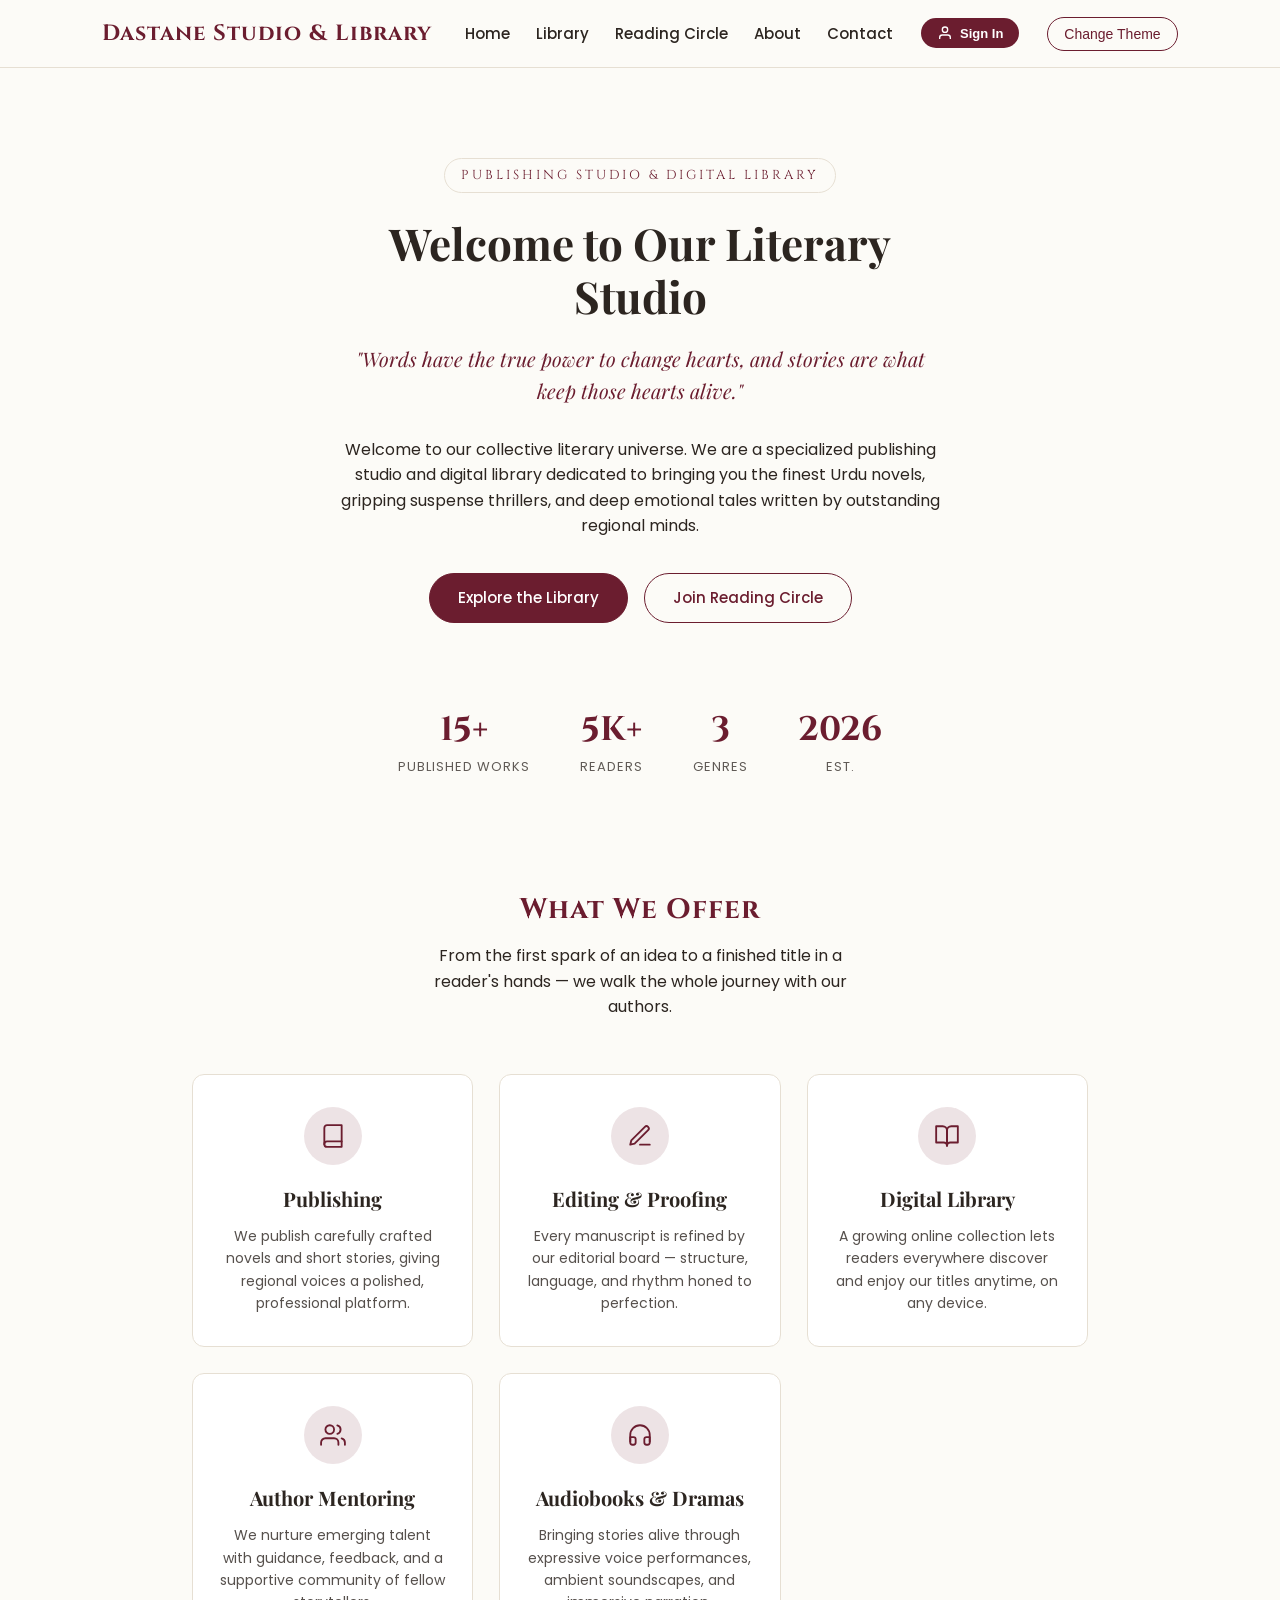
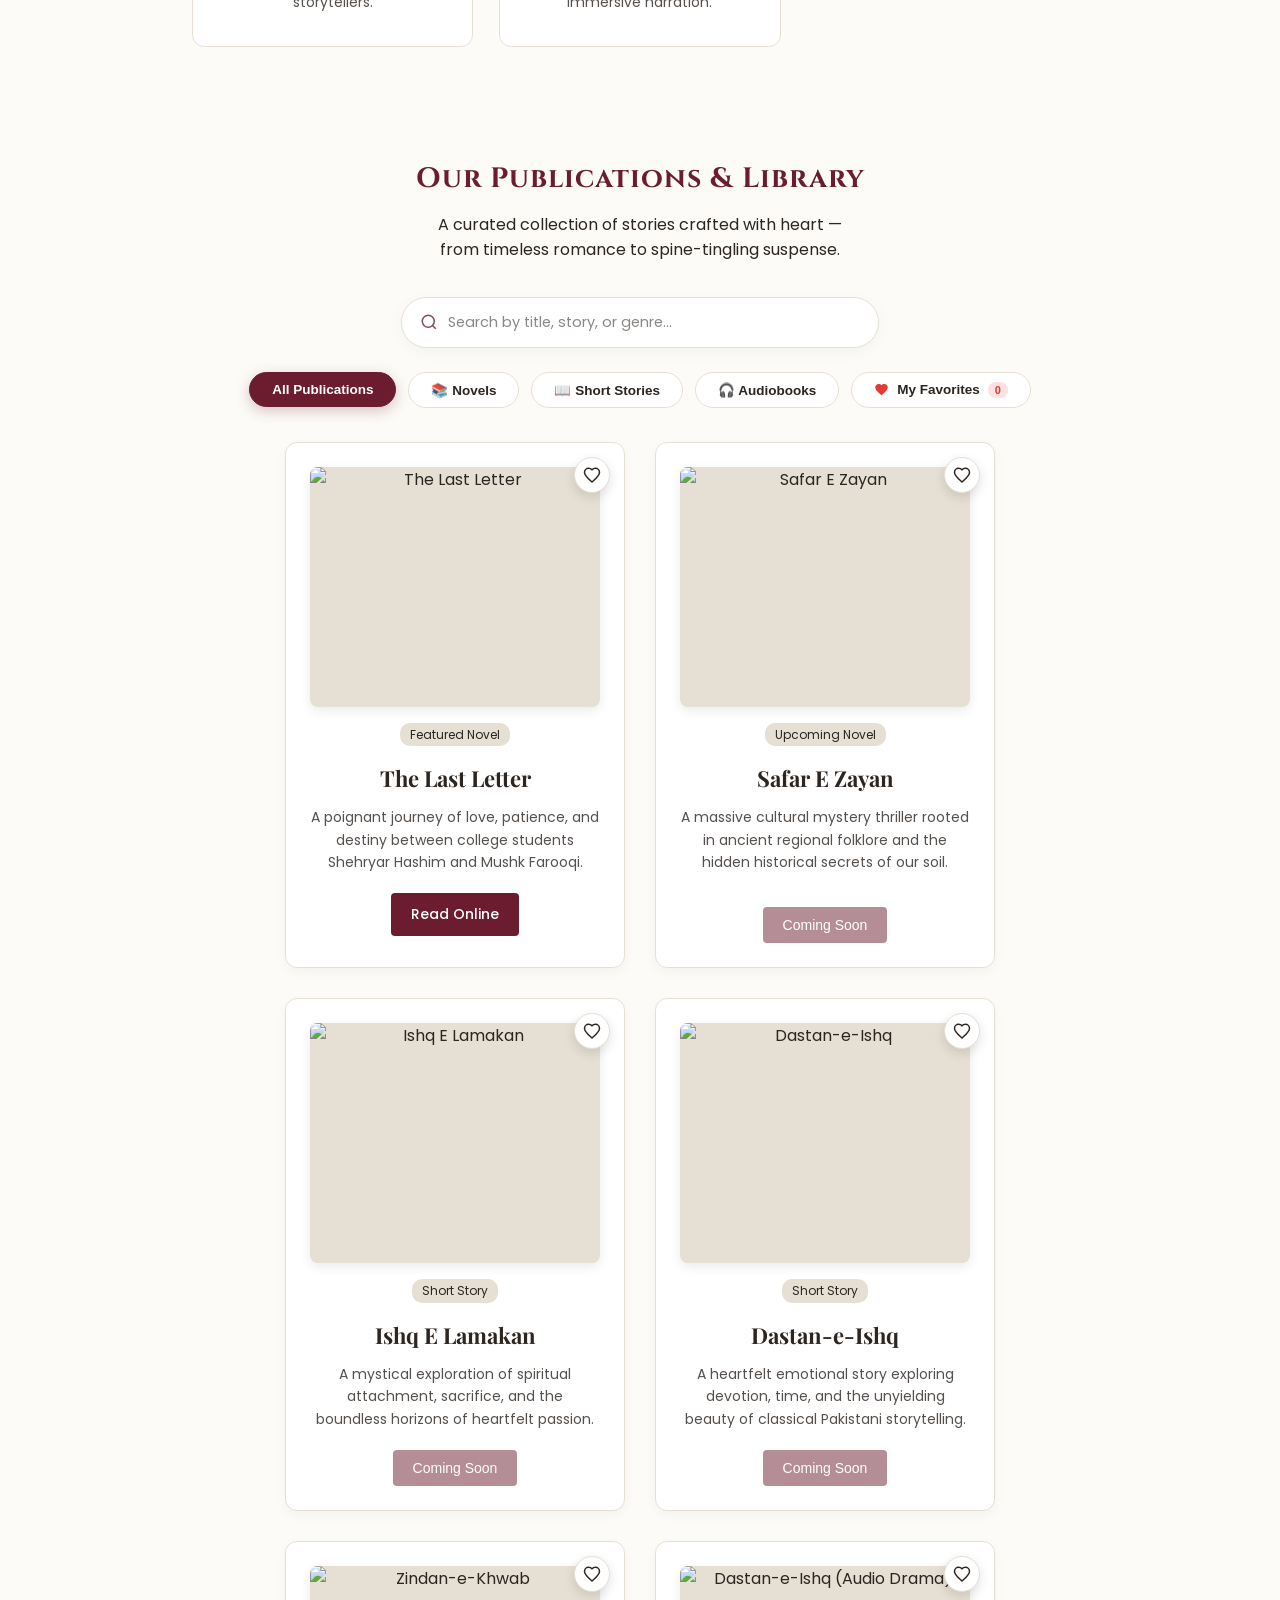
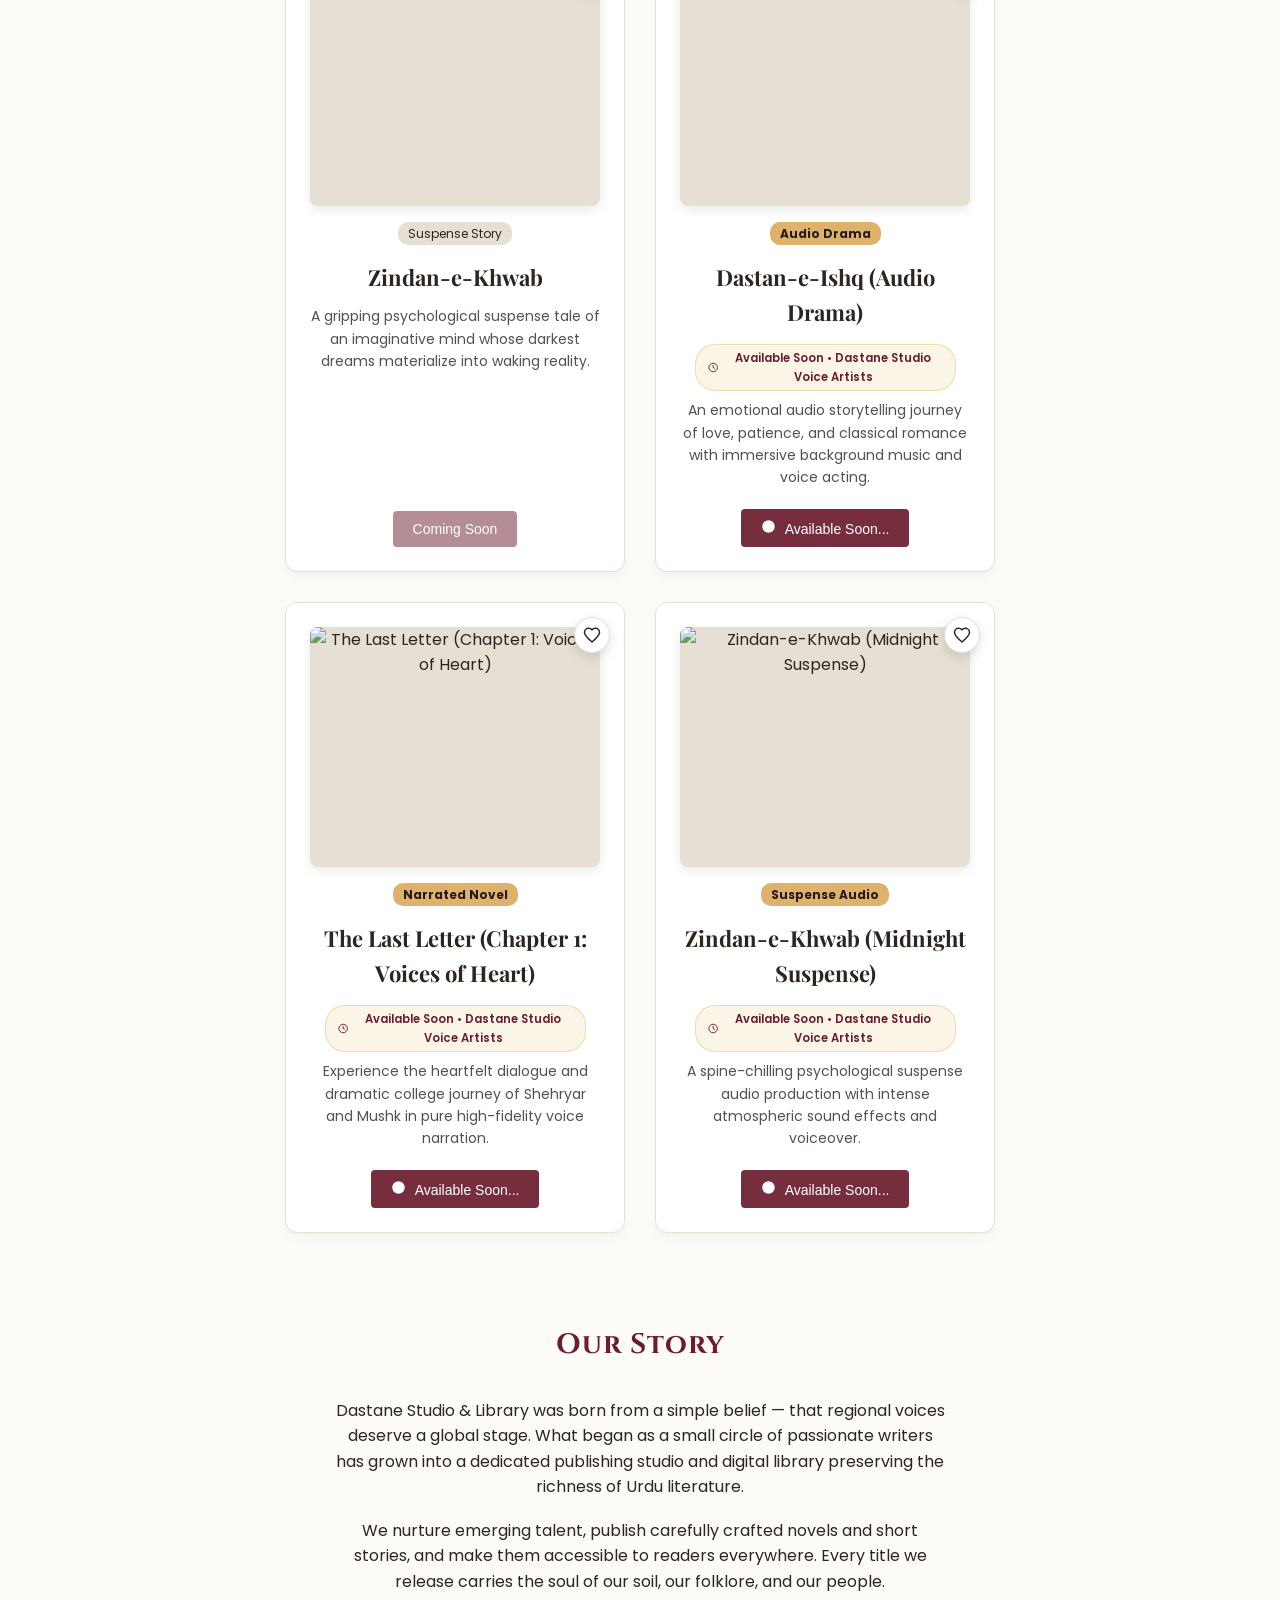
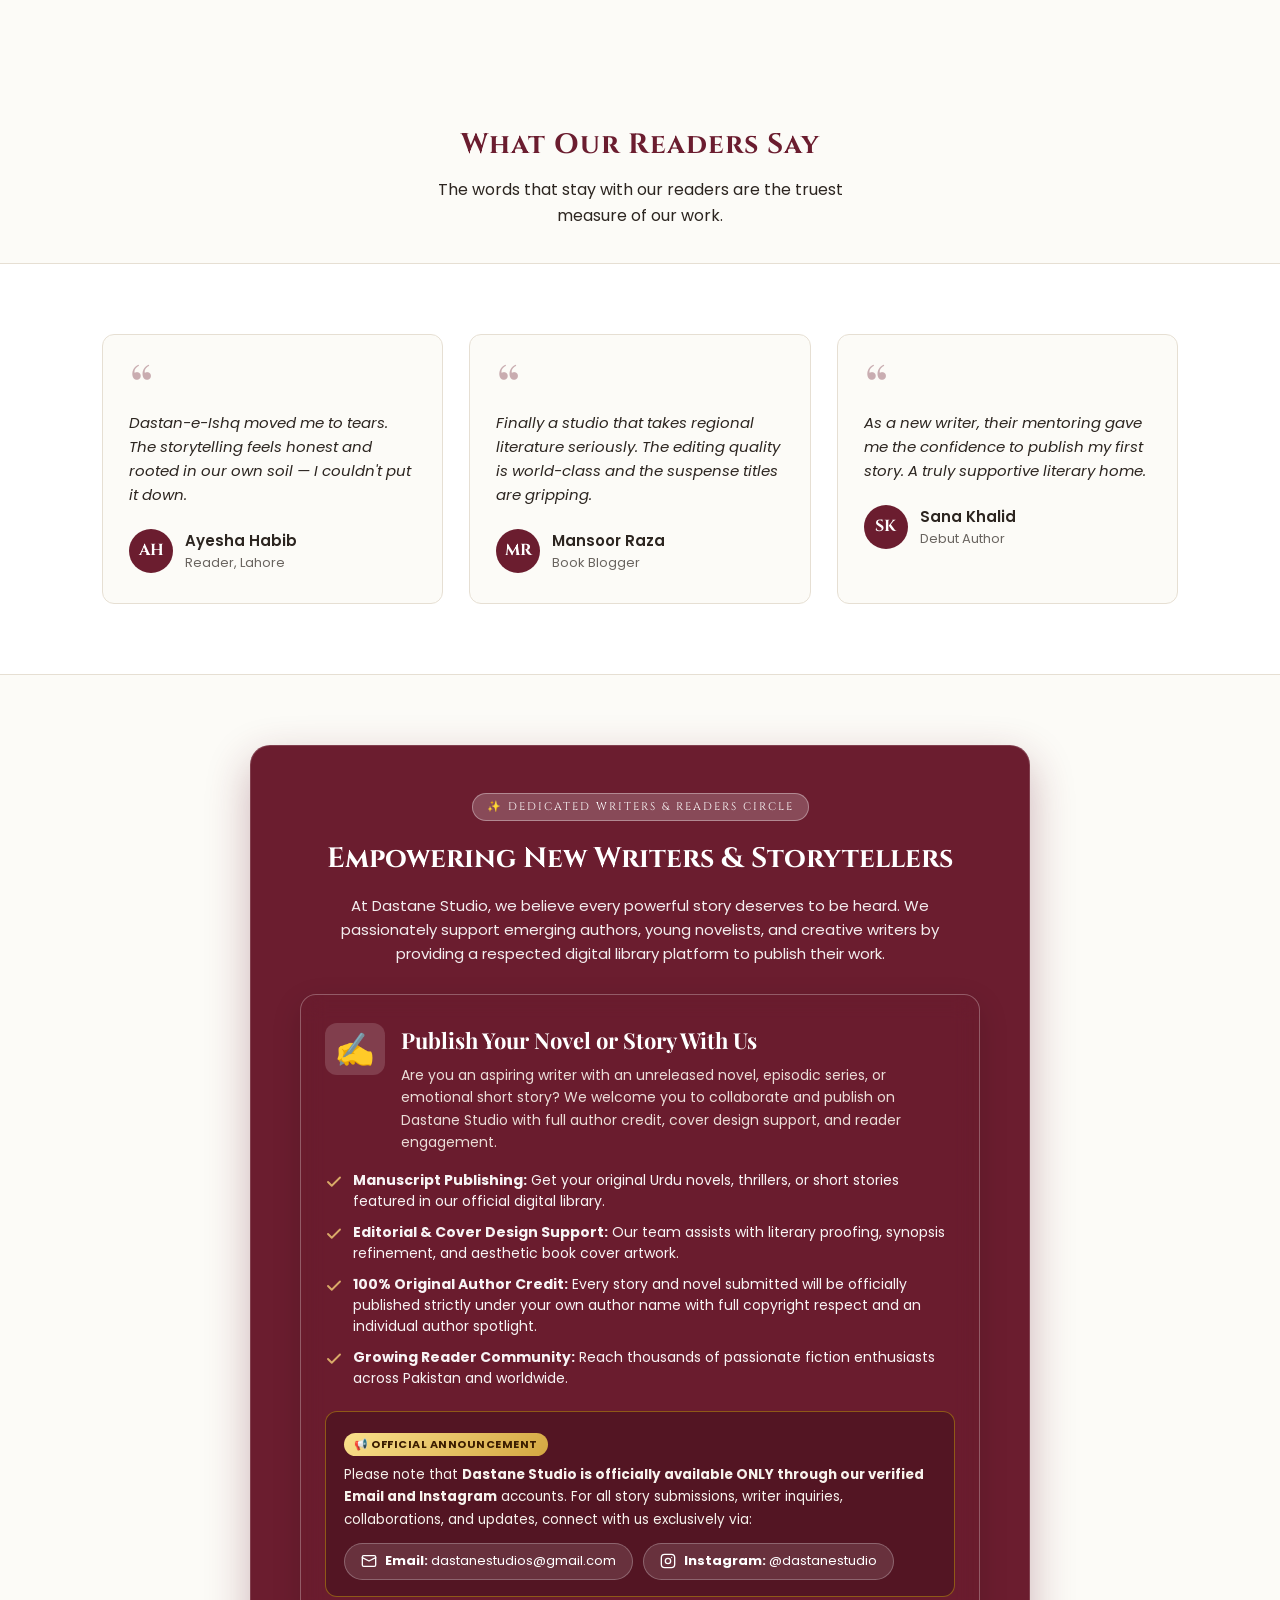
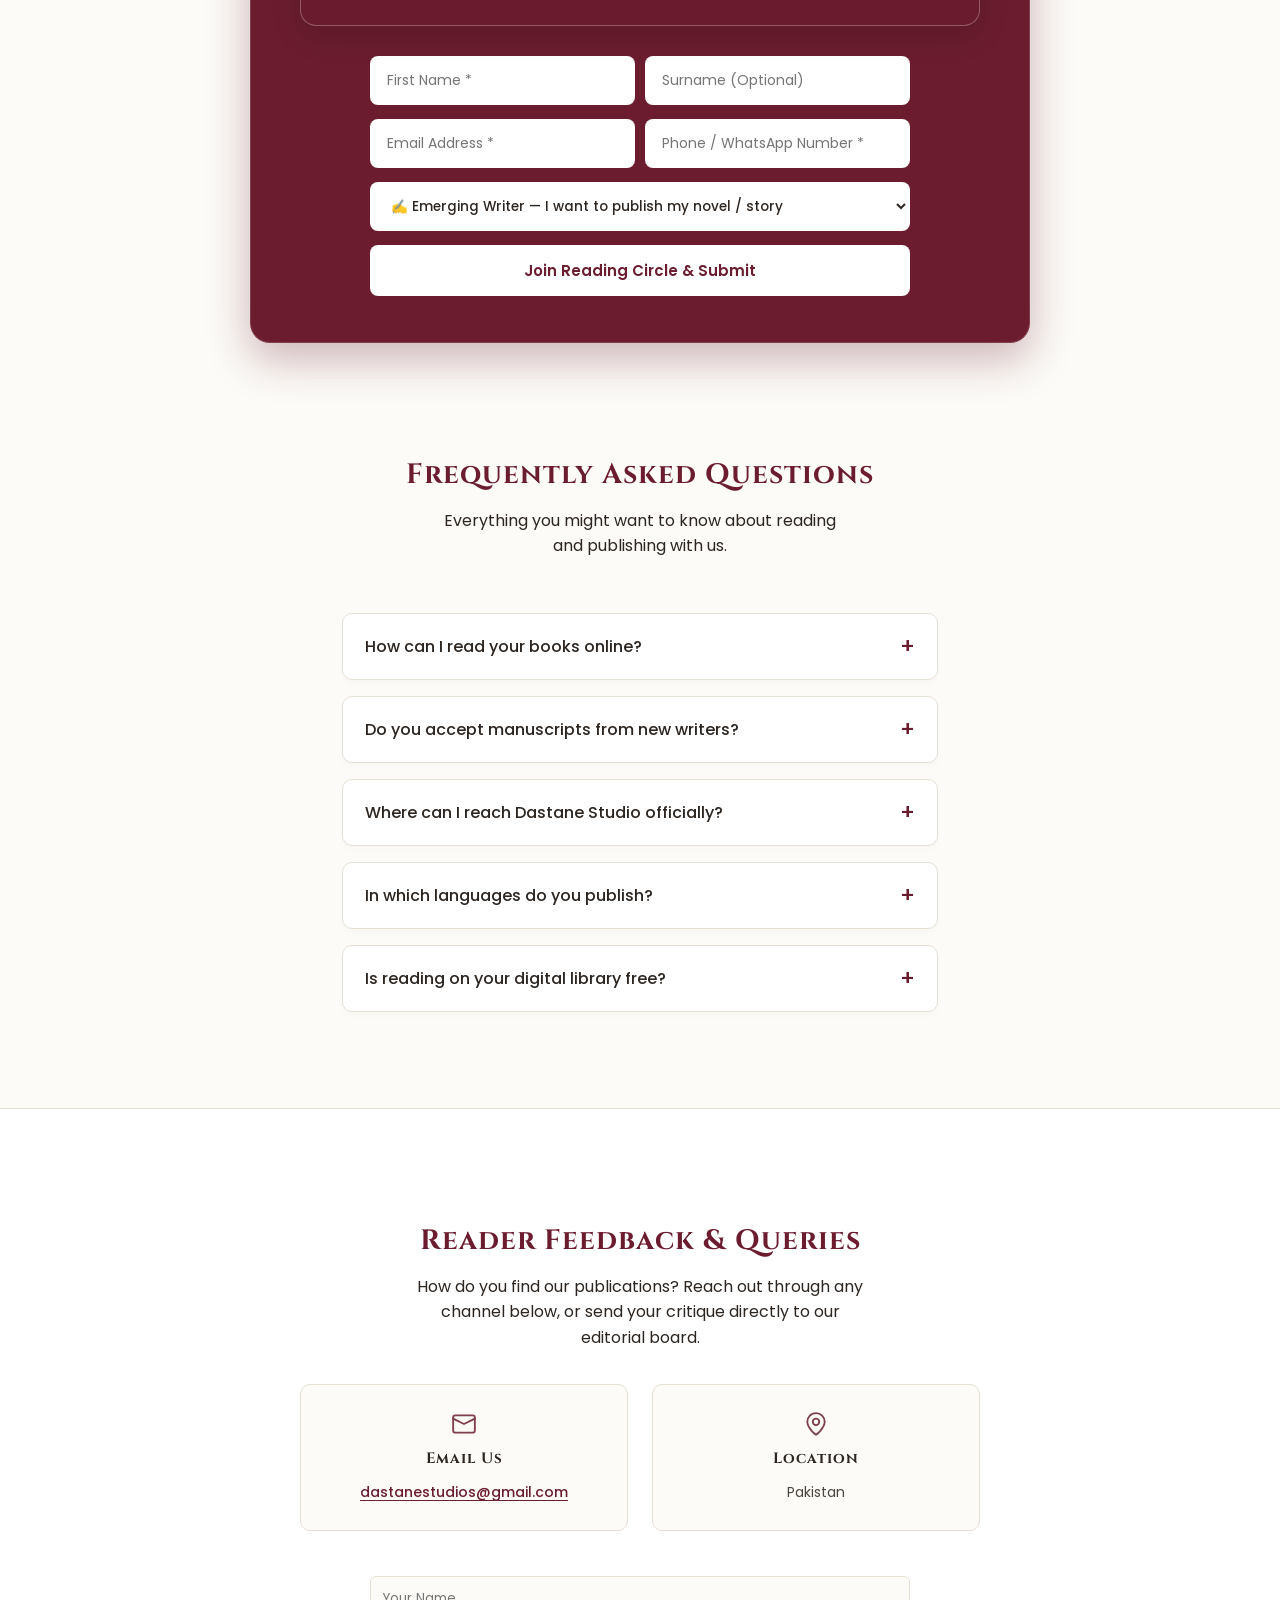
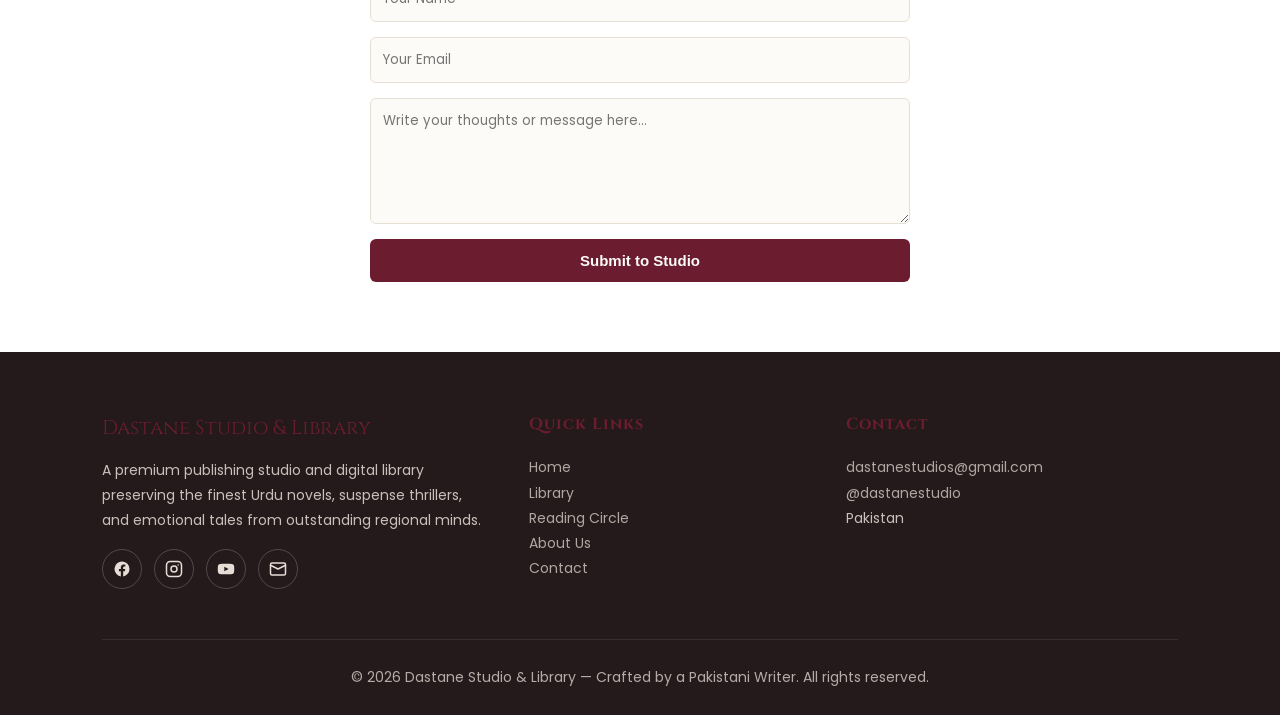
==== commit 62002e43: "Add files via upload" ====
--- a/Dastane Studio&Library Website/index.html
+++ b/Dastane Studio&Library Website/index.html
@@ -6,16 +6,58 @@
     <meta name="description" content="Dastane Studio & Library is a premier literary hub and digital publishing platform dedicated to preserving the finest Urdu literature. We deliver captivating suspense thrillers, timeless romance, and rich cultural stories from gifted regional voices straight to passionate readers worldwide across all your modern devices.">
     <meta name="theme-color" content="#6b1d2f">
     <meta name="google-site-verification" content="google43797268a923f02a">
-    <title>Dastane Studio and Library | Premium Literary Hub</title>
-
-    <!-- Favicon (Literary Book Icon) -->
-    <link rel="icon" type="image/svg+xml" href="data:image/svg+xml,<svg xmlns='http://www.w3.org/2000/svg' viewBox='0 0 24 24' fill='%236b1d2f'><path d='M4 19.5A2.5 2.5 0 0 1 6.5 17H20v-14H6.5A2.5 2.5 0 0 0 4 5.5v14z'/><path d='M6.5 2H20v20H6.5A2.5 2.5 0 0 1 4 19.5v-15A2.5 2.5 0 0 1 6.5 2z'/></svg>">
-
-    <!-- Open Graph / Social Media Preview (WhatsApp, Facebook, Twitter) -->
-    <meta property="og:title" content="Dastane Studio & Library | Premium Literary Hub">
-    <meta property="og:description" content="Dastane Studio & Library is a premier literary hub and digital publishing platform dedicated to preserving the finest Urdu literature, suspense thrillers, and emotional tales.">
+    <title>Dastane Studio &amp; Library | Official Literary Hub &amp; Publications</title>
+
+    <!-- Canonical URL -->
+    <link rel="canonical" href="https://dastanestudio-library.vercel.app/">
+
+    <!-- Favicon & Site Icons (Google Search Snippet Logo) -->
+    <link rel="icon" type="image/svg+xml" href="favicon.svg">
+    <link rel="apple-touch-icon" href="favicon.svg">
+    <link rel="manifest" href="site.webmanifest">
+
+    <!-- Brand & Search Engine Identifiers -->
+    <meta name="application-name" content="Dastane Studio &amp; Library">
+    <meta name="apple-mobile-web-app-title" content="Dastane Studio">
+
+    <!-- Open Graph / Social Media Preview (WhatsApp, Facebook, Twitter, Google) -->
+    <meta property="og:site_name" content="Dastane Studio &amp; Library">
+    <meta property="og:title" content="Dastane Studio &amp; Library | Official Literary Hub">
+    <meta property="og:description" content="Discover premier Urdu literature, suspense thrillers, romance novels, short stories, and dramatized audiobooks by talented regional writers.">
     <meta property="og:type" content="website">
-    <meta property="og:url" content="https://dastanestudio.com">
+    <meta property="og:url" content="https://dastanestudio-library.vercel.app/">
+    <meta property="og:image" content="https://i.pinimg.com/736x/c5/b6/63/c5b6632df4ac5e540a5d55f9fc5737c6.jpg">
+
+    <!-- Twitter Card -->
+    <meta name="twitter:card" content="summary_large_image">
+    <meta name="twitter:title" content="Dastane Studio &amp; Library">
+    <meta name="twitter:description" content="Discover premier Urdu literature, suspense thrillers, romance novels, short stories, and dramatized audiobooks.">
+    <meta name="twitter:image" content="https://i.pinimg.com/736x/c5/b6/63/c5b6632df4ac5e540a5d55f9fc5737c6.jpg">
+
+    <!-- Google Search Rich Snippet & Site Name Schema (JSON-LD) -->
+    <script type="application/ld+json">
+    {
+      "@context": "https://schema.org",
+      "@type": "WebSite",
+      "name": "Dastane Studio & Library",
+      "alternateName": [
+        "Dastane Studio",
+        "Dastane Library",
+        "Dastane Studio Official",
+        "داستان اسٹوڈیو"
+      ],
+      "url": "https://dastanestudio-library.vercel.app/",
+      "description": "Premier literary hub and digital publishing platform dedicated to Urdu novels, short stories, and immersive audiobooks.",
+      "publisher": {
+        "@type": "Organization",
+        "name": "Dastane Studio",
+        "logo": {
+          "@type": "ImageObject",
+          "url": "https://dastanestudio-library.vercel.app/favicon.svg"
+        }
+      }
+    }
+    </script>
 
     <!-- Google Fonts -->
     <link rel="preconnect" href="https://fonts.googleapis.com">
@@ -102,6 +144,13 @@
                 <h3>Author Mentoring</h3>
                 <p>We nurture emerging talent with guidance, feedback, and a supportive community of fellow storytellers.</p>
             </div>
+            <div class="service-card reveal">
+                <span class="s-icon" aria-hidden="true">
+                    <svg width="26" height="26" viewBox="0 0 24 24" fill="none" stroke="currentColor" stroke-width="1.7" stroke-linecap="round" stroke-linejoin="round"><path d="M3 18v-6a9 9 0 0 1 18 0v6"/><path d="M21 19a2 2 0 0 1-2 2h-1a2 2 0 0 1-2-2v-3a2 2 0 0 1 2-2h3zM3 19a2 2 0 0 0 2 2h1a2 2 0 0 0 2-2v-3a2 2 0 0 0-2-2H3z"/></svg>
+                </span>
+                <h3>Audiobooks &amp; Dramas</h3>
+                <p>Bringing stories alive through expressive voice performances, ambient soundscapes, and immersive narration.</p>
+            </div>
         </div>
     </section>
 
@@ -118,11 +167,12 @@
         </div>
     </div>
 
-    <!-- Library Filter Tabs (All Publications, Novels, Short Stories, My Favorites) -->
+    <!-- Library Filter Tabs (All Publications, Novels, Short Stories, Audiobooks, My Favorites) -->
     <div class="library-filter-bar reveal" id="libraryFilterBar">
         <button class="lib-filter-btn active" data-filter="all" id="filterAllBtn">All Publications</button>
         <button class="lib-filter-btn" data-filter="novel" id="filterNovelsBtn">📚 Novels</button>
         <button class="lib-filter-btn" data-filter="story" id="filterStoriesBtn">📖 Short Stories</button>
+        <button class="lib-filter-btn" data-filter="audiobook" id="filterAudiobooksBtn">🎧 Audiobooks</button>
         <button class="lib-filter-btn" data-filter="favorites" id="filterFavBtn">
             <svg width="15" height="15" viewBox="0 0 24 24" fill="currentColor" style="color: #e53935;"><path d="M12 21.35l-1.45-1.32C5.4 15.36 2 12.28 2 8.5 2 5.42 4.42 3 7.5 3c1.74 0 3.41.81 4.5 2.09C13.09 3.81 14.76 3 16.5 3 19.58 3 22 5.42 22 8.5c0 3.78-3.4 6.86-8.55 11.54L12 21.35z"/></svg>
             My Favorites <span class="fav-count-badge" id="favCountBadge">0</span>
@@ -453,8 +503,8 @@
                         <input type="text" id="signupUsername" placeholder="e.g. abbas_reader" required autocomplete="username" pattern="[a-zA-Z0-9_.-]{3,30}" title="Username must be 3-30 characters">
                     </div>
                     <div class="auth-input-group">
-                        <label for="signupEmail">Email Address (Optional)</label>
-                        <input type="email" id="signupEmail" placeholder="yourname@gmail.com" autocomplete="email">
+                        <label for="signupEmail">Email / Gmail Address *</label>
+                        <input type="email" id="signupEmail" placeholder="yourname@gmail.com" required autocomplete="email">
                     </div>
                     <div class="auth-input-group">
                         <label for="signupPassword">Password (Min. 6 chars) *</label>
@@ -538,12 +588,65 @@
         </div>
     </div>
 
+    <!-- Floating Audio Player Bar -->
+    <div class="floating-audio-player" id="dastaneAudioPlayer" style="display: none;">
+        <div class="audio-player-inner">
+            <!-- Track Info -->
+            <div class="player-track-info">
+                <img src="" alt="Audiobook cover" class="player-thumb" id="playerThumb">
+                <div class="player-text">
+                    <h4 class="player-title" id="playerTitle">Story Title</h4>
+                    <p class="player-narrator" id="playerNarrator">Narrated by Dastane Studio</p>
+                </div>
+            </div>
+
+            <!-- Controls & Progress -->
+            <div class="player-center-controls">
+                <div class="player-buttons">
+                    <button type="button" class="player-btn" id="playerRewindBtn" title="Rewind 10 seconds" aria-label="Rewind 10 seconds">
+                        <svg width="16" height="16" viewBox="0 0 24 24" fill="none" stroke="currentColor" stroke-width="2.2"><path d="M11 17l-5-5 5-5M18 17l-5-5 5-5"/></svg>
+                        <span style="font-size: 10px; font-weight: 700; margin-left: 2px;">10s</span>
+                    </button>
+                    <button type="button" class="player-btn player-play-btn" id="playerPlayPauseBtn" title="Play / Pause" aria-label="Play or Pause">
+                        <svg class="play-icon" id="playerPlayIcon" width="18" height="18" viewBox="0 0 24 24" fill="currentColor"><polygon points="5 3 19 12 5 21 5 3"/></svg>
+                        <svg class="pause-icon" id="playerPauseIcon" width="18" height="18" viewBox="0 0 24 24" fill="currentColor" style="display: none;"><rect x="6" y="4" width="4" height="16"/><rect x="14" y="4" width="4" height="16"/></svg>
+                    </button>
+                    <button type="button" class="player-btn" id="playerForwardBtn" title="Fast-forward 30 seconds" aria-label="Fast-forward 30 seconds">
+                        <span style="font-size: 10px; font-weight: 700; margin-right: 2px;">30s</span>
+                        <svg width="16" height="16" viewBox="0 0 24 24" fill="none" stroke="currentColor" stroke-width="2.2"><path d="M13 17l5-5-5-5M6 17l5-5-5-5"/></svg>
+                    </button>
+                </div>
+                <div class="player-progress-row">
+                    <span class="player-time" id="playerCurrentTime">00:00</span>
+                    <div class="player-progress-bar-wrap" id="playerProgressWrap">
+                        <div class="player-progress-fill" id="playerProgressFill"></div>
+                    </div>
+                    <span class="player-time" id="playerDuration">00:00</span>
+                </div>
+            </div>
+
+            <!-- Volume & Close -->
+            <div class="player-right-controls">
+                <button type="button" class="player-speed-btn" id="playerSpeedBtn" title="Playback Speed">1.0x</button>
+                <div class="player-volume-wrap">
+                    <button type="button" class="player-btn" id="playerMuteBtn" title="Mute / Unmute" aria-label="Mute or Unmute">
+                        <svg class="vol-icon" id="playerVolIcon" width="18" height="18" viewBox="0 0 24 24" fill="none" stroke="currentColor" stroke-width="2"><polygon points="11 5 6 9 2 9 2 15 6 15 11 19 11 5"/><path d="M15.54 8.46a5 5 0 0 1 0 7.07M19.07 4.93a10 10 0 0 1 0 14.14"/></svg>
+                    </button>
+                    <input type="range" class="player-volume-slider" id="playerVolumeSlider" min="0" max="1" step="0.05" value="1" aria-label="Volume">
+                </div>
+                <button type="button" class="player-btn player-close-btn" id="playerCloseBtn" title="Close Player" aria-label="Close Player">&times;</button>
+            </div>
+        </div>
+        <audio id="dastaneHtml5Audio" preload="metadata"></audio>
+    </div>
+
     <!-- JavaScript Files (Ordered) -->
-    <!-- 1. Novels & Stories Data Files -->
+    <!-- 1. Novels, Stories & Audiobooks Data Files -->
     <script src="js/data/novels-list.js"></script>
     <script src="js/data/stories-list.js"></script>
+    <script src="js/data/audiobooks-list.js"></script>
     <script src="js/data/novels.js"></script>
-    <!-- 2. Novels Cards Renderer & Favorites System -->
+    <!-- 2. Novels Cards Renderer, Audiobooks Engine & Favorites System -->
     <script src="js/render-novels.js"></script>
     <!-- 3. Authentication & User Profile System -->
     <script src="js/auth.js"></script>
--- a/Dastane Studio&Library Website/css/style.css
+++ b/Dastane Studio&Library Website/css/style.css
@@ -734,6 +734,241 @@
     opacity: 1;
     pointer-events: auto;
     transform: translateX(-50%) translateY(0);
+}
+
+/* Audiobook Card Meta & Button */
+.audiobook-tag {
+    background-color: #dfb26c !important;
+    color: #241a1c !important;
+    font-weight: 700 !important;
+}
+
+.audiobook-meta-pill {
+    display: inline-flex;
+    align-items: center;
+    justify-content: center;
+    gap: 6px;
+    background: rgba(212, 175, 55, 0.12);
+    border: 1px solid rgba(212, 175, 55, 0.35);
+    border-radius: 20px;
+    padding: 4px 12px;
+    font-size: 11.5px;
+    font-weight: 600;
+    color: var(--accent-color);
+    margin: 4px auto 8px;
+    max-width: 90%;
+}
+
+.audio-listen-btn {
+    background: linear-gradient(135deg, var(--accent-color), #8a2a40) !important;
+    color: #ffffff !important;
+    display: inline-flex !important;
+    align-items: center !important;
+    justify-content: center !important;
+    gap: 6px !important;
+}
+
+.audio-listen-btn:hover {
+    box-shadow: 0 8px 20px rgba(107, 29, 47, 0.3) !important;
+    transform: translateY(-2px) !important;
+}
+
+/* ==========================================================================
+   Floating Bottom Audio Player
+   ========================================================================== */
+.floating-audio-player {
+    position: fixed;
+    bottom: 0;
+    left: 0;
+    right: 0;
+    z-index: 10000;
+    background-color: color-mix(in srgb, var(--card-bg) 95%, transparent);
+    backdrop-filter: blur(16px);
+    -webkit-backdrop-filter: blur(16px);
+    border-top: 1.5px solid var(--border-color);
+    box-shadow: 0 -8px 30px rgba(0, 0, 0, 0.12);
+    padding: 10px 4%;
+    animation: fadeInUp 0.4s ease both;
+}
+
+.audio-player-inner {
+    max-width: 1200px;
+    margin: 0 auto;
+    display: flex;
+    align-items: center;
+    justify-content: space-between;
+    gap: 20px;
+    flex-wrap: nowrap;
+}
+
+.player-track-info {
+    display: flex;
+    align-items: center;
+    gap: 12px;
+    min-width: 200px;
+    max-width: 280px;
+    flex-shrink: 0;
+}
+
+.player-thumb {
+    width: 46px;
+    height: 46px;
+    border-radius: 8px;
+    object-fit: cover;
+    border: 1px solid var(--border-color);
+    box-shadow: 0 4px 10px rgba(0, 0, 0, 0.1);
+    flex-shrink: 0;
+}
+
+.player-text {
+    overflow: hidden;
+}
+
+.player-title {
+    font-size: 14px;
+    font-weight: 700;
+    color: var(--text-color);
+    white-space: nowrap;
+    overflow: hidden;
+    text-overflow: ellipsis;
+    line-height: 1.3;
+}
+
+.player-narrator {
+    font-size: 12px;
+    opacity: 0.75;
+    white-space: nowrap;
+    overflow: hidden;
+    text-overflow: ellipsis;
+    line-height: 1.3;
+}
+
+.player-center-controls {
+    flex: 1;
+    max-width: 580px;
+    display: flex;
+    flex-direction: column;
+    align-items: center;
+    gap: 6px;
+}
+
+.player-buttons {
+    display: flex;
+    align-items: center;
+    gap: 14px;
+}
+
+.player-btn {
+    background: transparent;
+    border: none;
+    color: var(--text-color);
+    cursor: pointer;
+    display: flex;
+    align-items: center;
+    justify-content: center;
+    padding: 6px;
+    border-radius: 50%;
+    transition: transform 0.2s ease, color 0.2s ease, background-color 0.2s ease;
+}
+
+.player-btn:hover {
+    color: var(--accent-color);
+    transform: scale(1.1);
+}
+
+.player-play-btn {
+    width: 40px;
+    height: 40px;
+    background: var(--accent-color);
+    color: #ffffff !important;
+    border-radius: 50%;
+    box-shadow: 0 4px 14px rgba(107, 29, 47, 0.3);
+}
+
+.player-play-btn:hover {
+    transform: scale(1.12);
+    box-shadow: 0 6px 18px rgba(107, 29, 47, 0.4);
+}
+
+.player-progress-row {
+    width: 100%;
+    display: flex;
+    align-items: center;
+    gap: 10px;
+}
+
+.player-time {
+    font-size: 11.5px;
+    font-weight: 600;
+    opacity: 0.75;
+    min-width: 36px;
+}
+
+.player-progress-bar-wrap {
+    flex: 1;
+    height: 6px;
+    background: var(--border-color);
+    border-radius: 6px;
+    cursor: pointer;
+    position: relative;
+    overflow: hidden;
+}
+
+.player-progress-fill {
+    height: 100%;
+    width: 0%;
+    background: var(--accent-color);
+    border-radius: 6px;
+    transition: width 0.1s linear;
+}
+
+.player-right-controls {
+    display: flex;
+    align-items: center;
+    gap: 12px;
+    flex-shrink: 0;
+}
+
+.player-speed-btn {
+    background: var(--card-bg);
+    border: 1px solid var(--border-color);
+    color: var(--text-color);
+    font-size: 12px;
+    font-weight: 700;
+    padding: 4px 8px;
+    border-radius: 6px;
+    cursor: pointer;
+    transition: border-color 0.2s ease;
+}
+
+.player-speed-btn:hover {
+    border-color: var(--accent-color);
+    color: var(--accent-color);
+}
+
+.player-volume-wrap {
+    display: flex;
+    align-items: center;
+    gap: 6px;
+}
+
+.player-volume-slider {
+    width: 70px;
+    height: 4px;
+    cursor: pointer;
+    accent-color: var(--accent-color);
+}
+
+.player-close-btn {
+    font-size: 22px;
+    line-height: 1;
+    opacity: 0.7;
+    margin-left: 4px;
+}
+
+.player-close-btn:hover {
+    opacity: 1;
+    color: #e53935;
 }
 
 .book-card:hover {
@@ -2647,3 +2882,26 @@
     border-color: #8c243e !important;
     color: #ffffff !important;
 }
+
+[data-theme="dark"] .floating-audio-player {
+    background-color: rgba(20, 20, 24, 0.94) !important;
+    border-top-color: #2c1f24 !important;
+    box-shadow: 0 -10px 35px rgba(0, 0, 0, 0.6) !important;
+}
+
+[data-theme="dark"] .player-speed-btn {
+    background-color: #1a1a22 !important;
+    border-color: #2c1f24 !important;
+    color: #f2ede4 !important;
+}
+
+[data-theme="dark"] .player-play-btn {
+    background-color: #8c243e !important;
+    box-shadow: 0 4px 14px rgba(140, 36, 62, 0.4) !important;
+}
+
+[data-theme="dark"] .audiobook-meta-pill {
+    background: rgba(223, 178, 108, 0.12) !important;
+    border-color: rgba(223, 178, 108, 0.3) !important;
+    color: #dfb26c !important;
+}
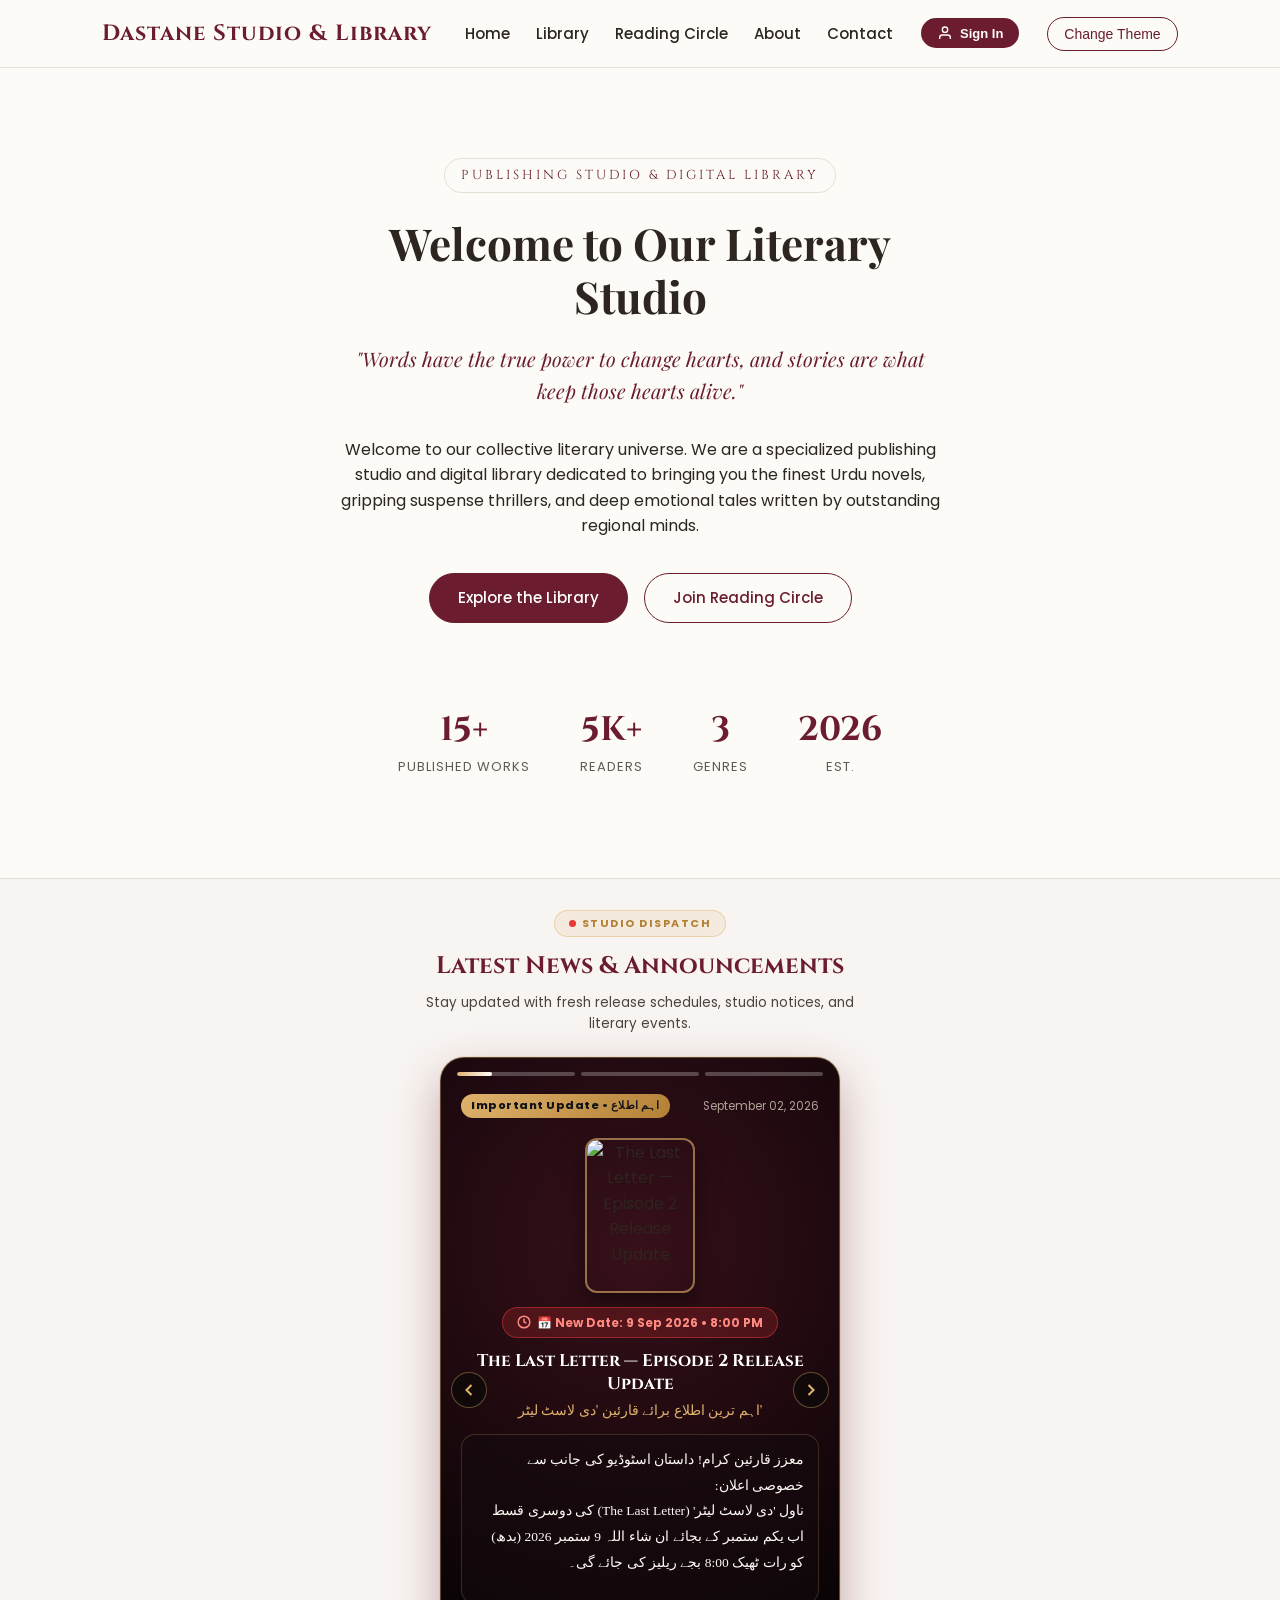
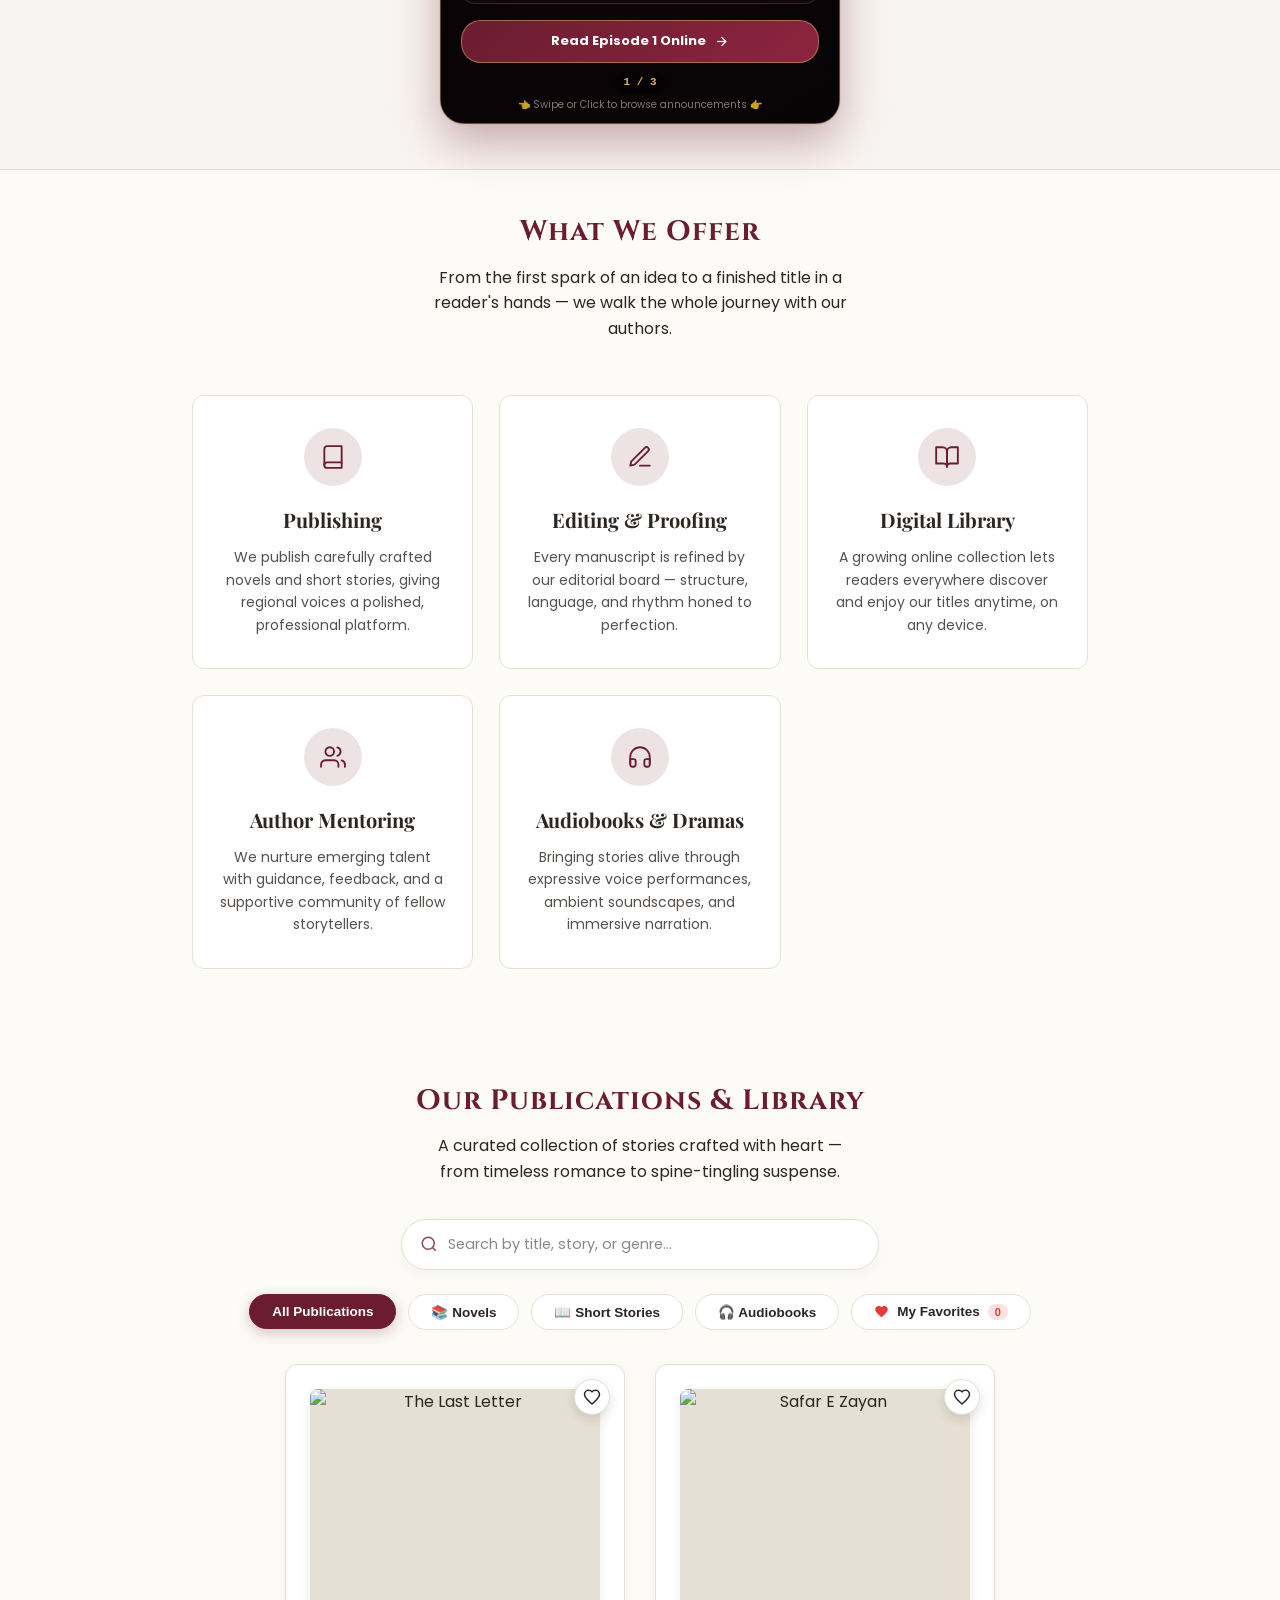
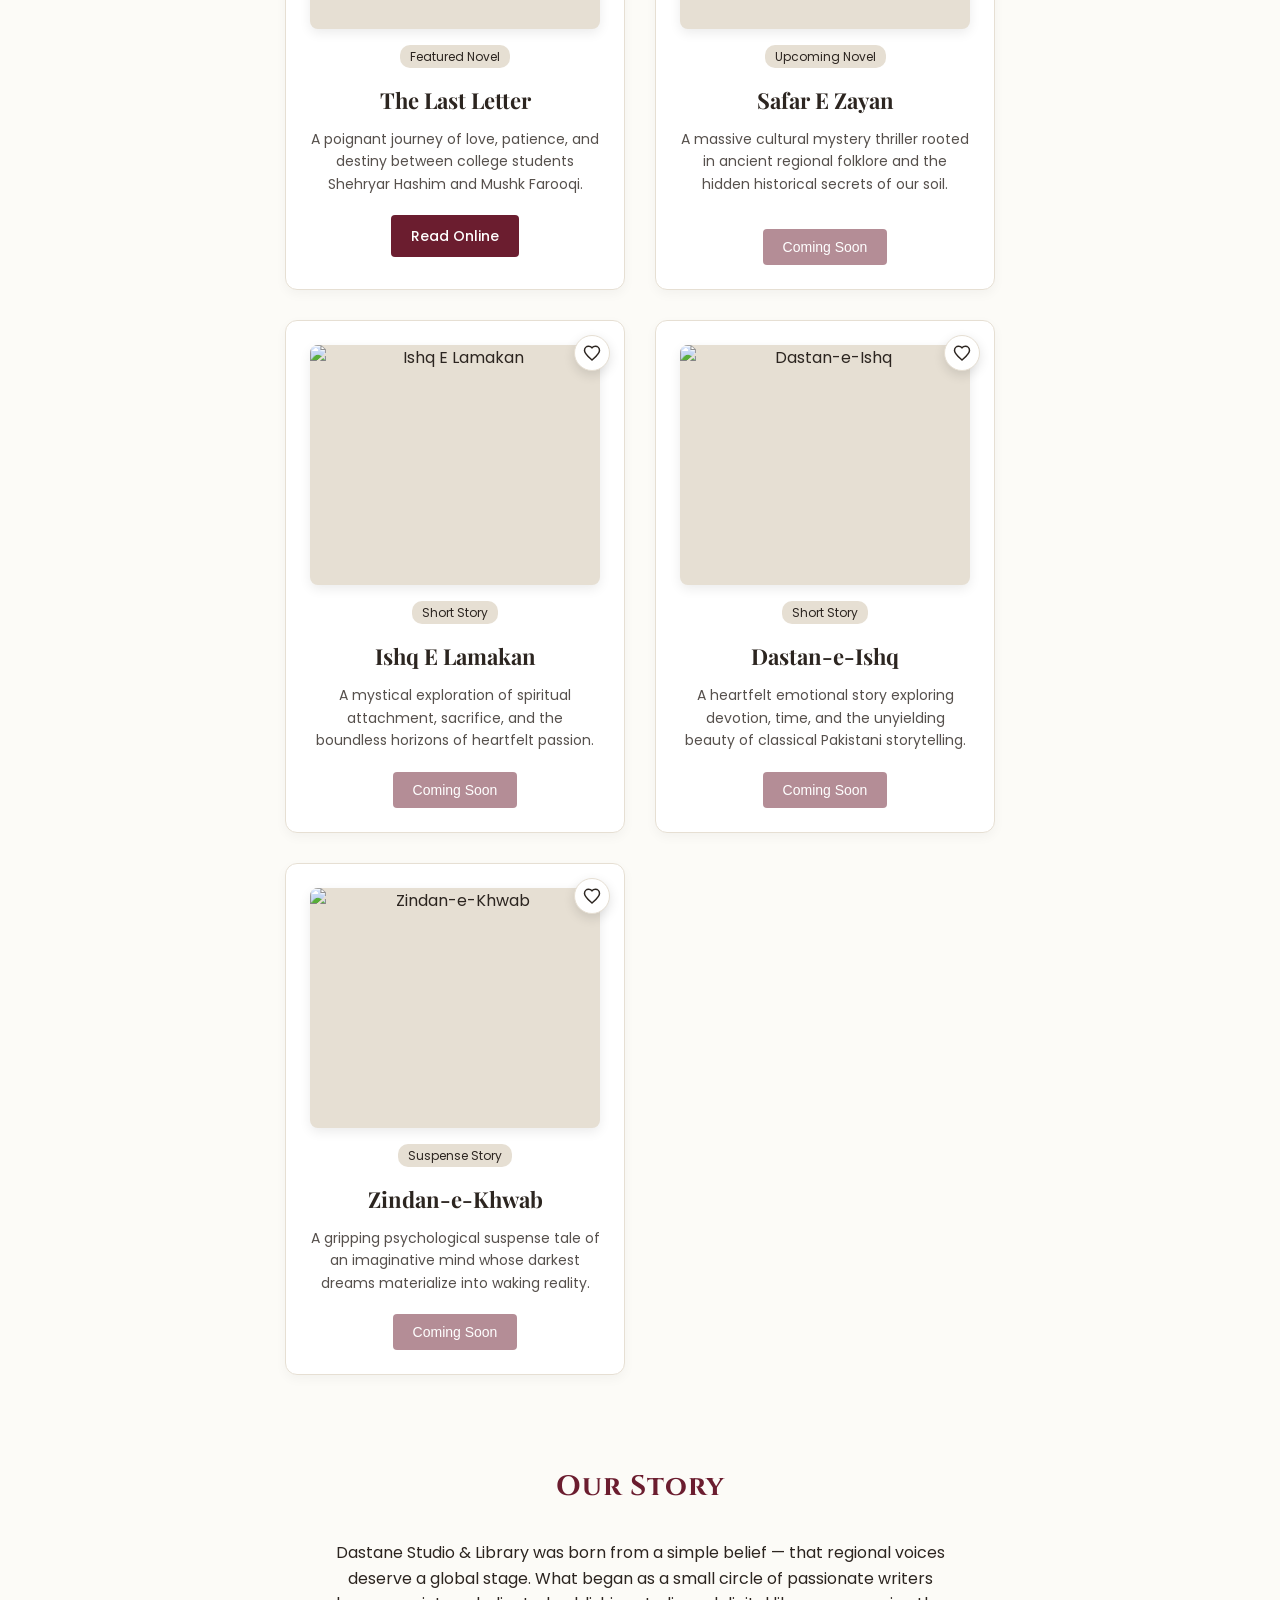
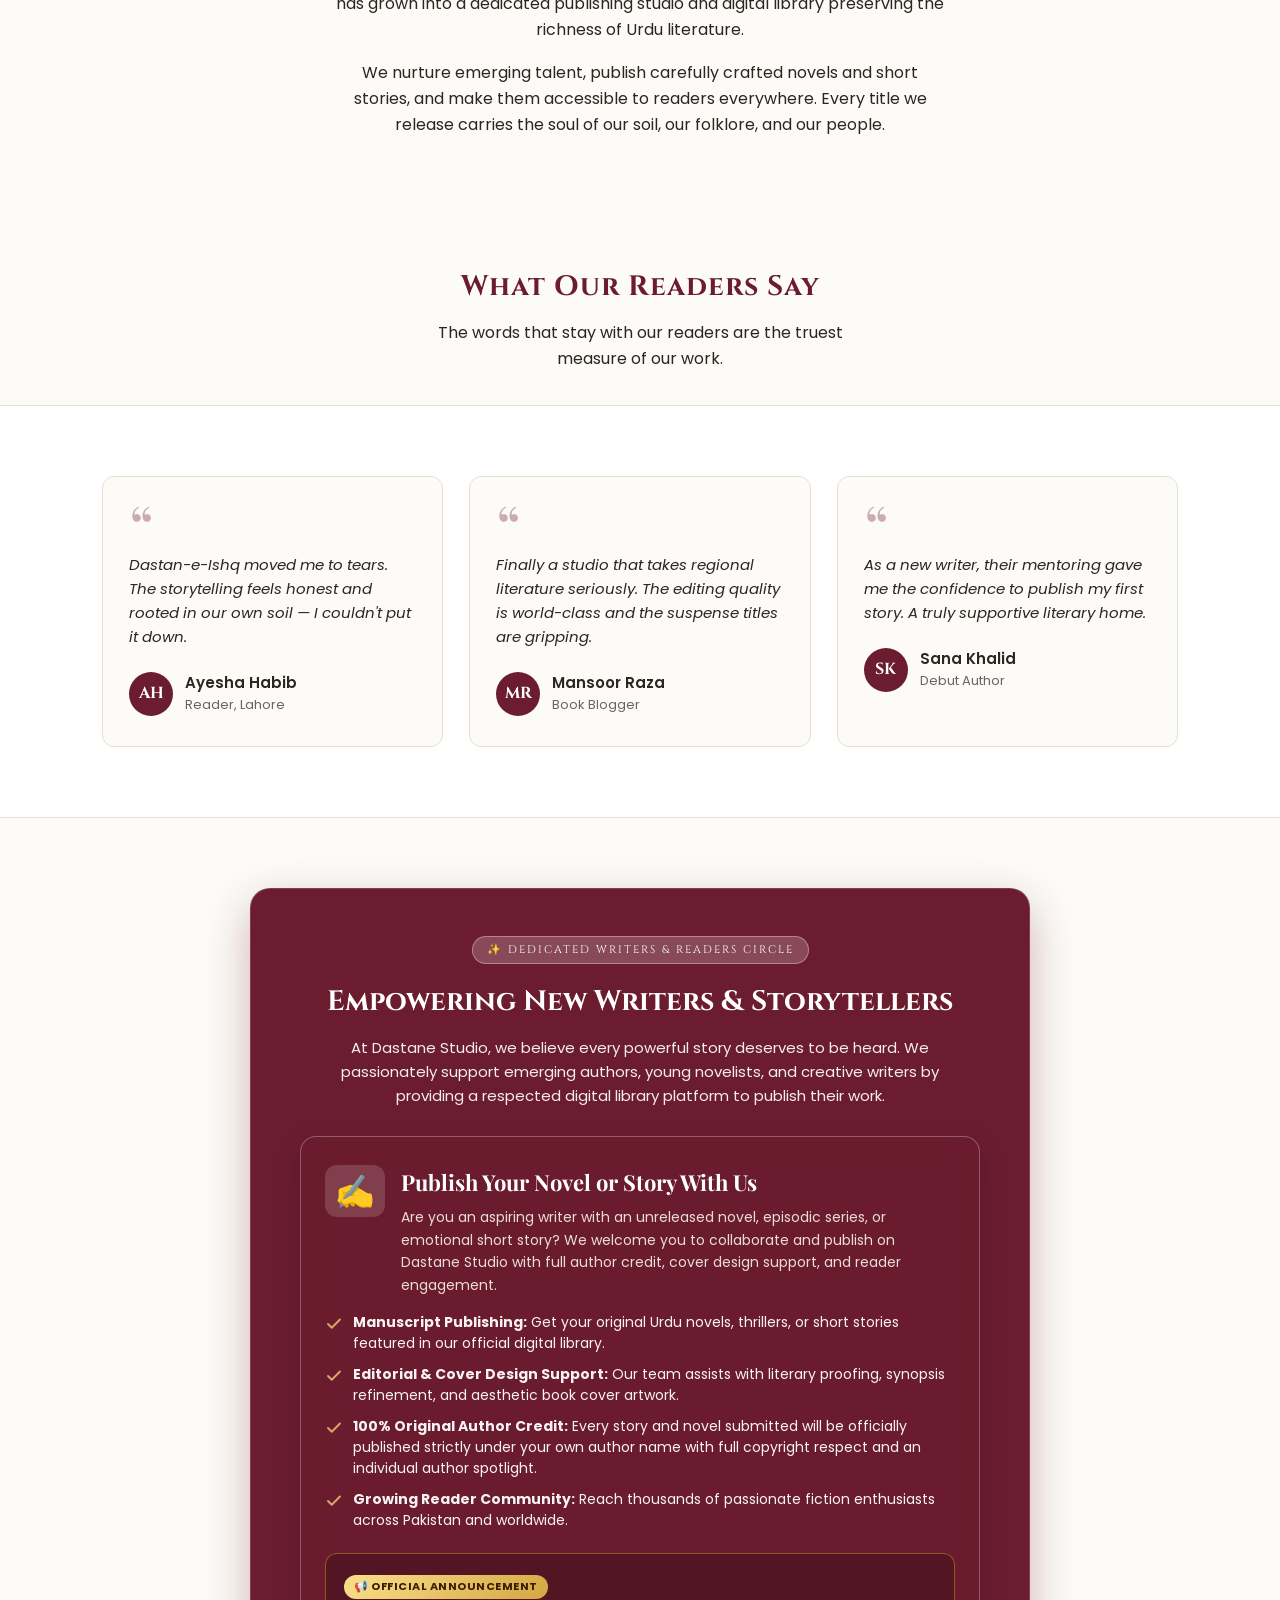
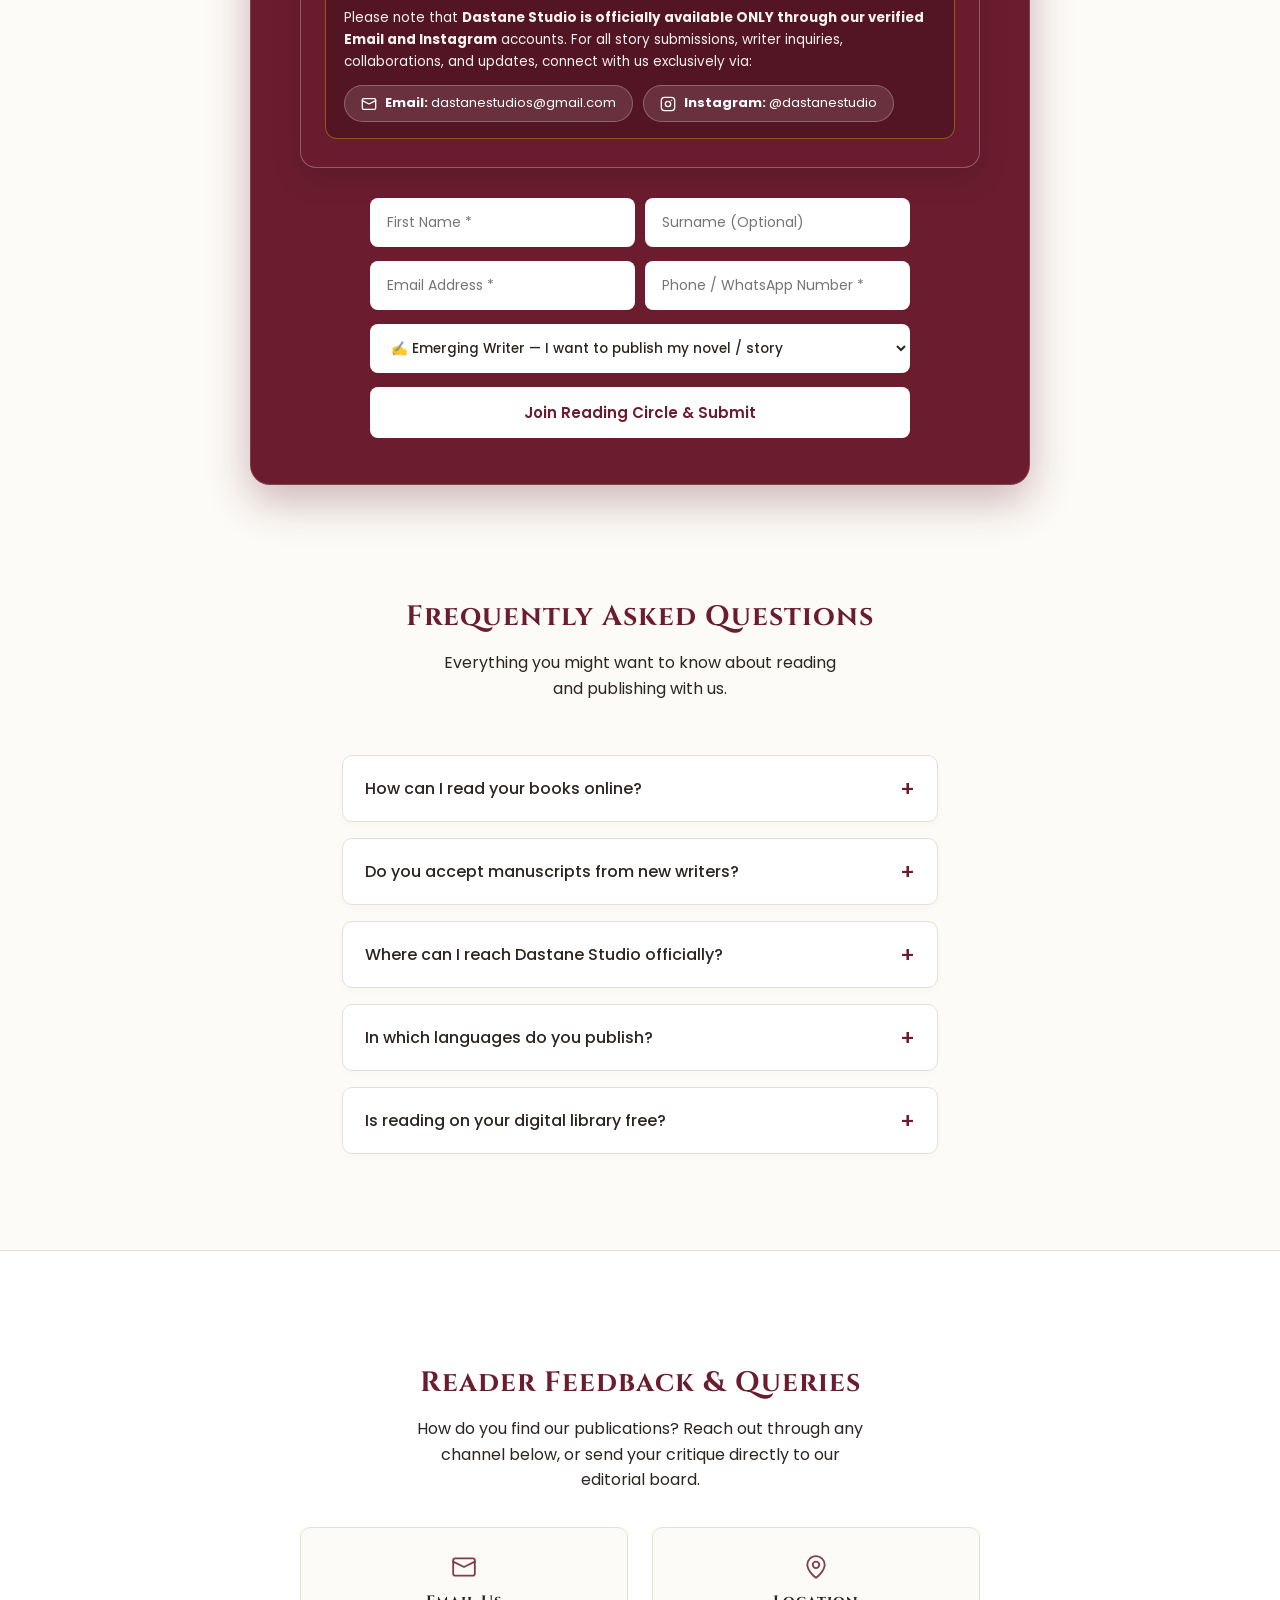
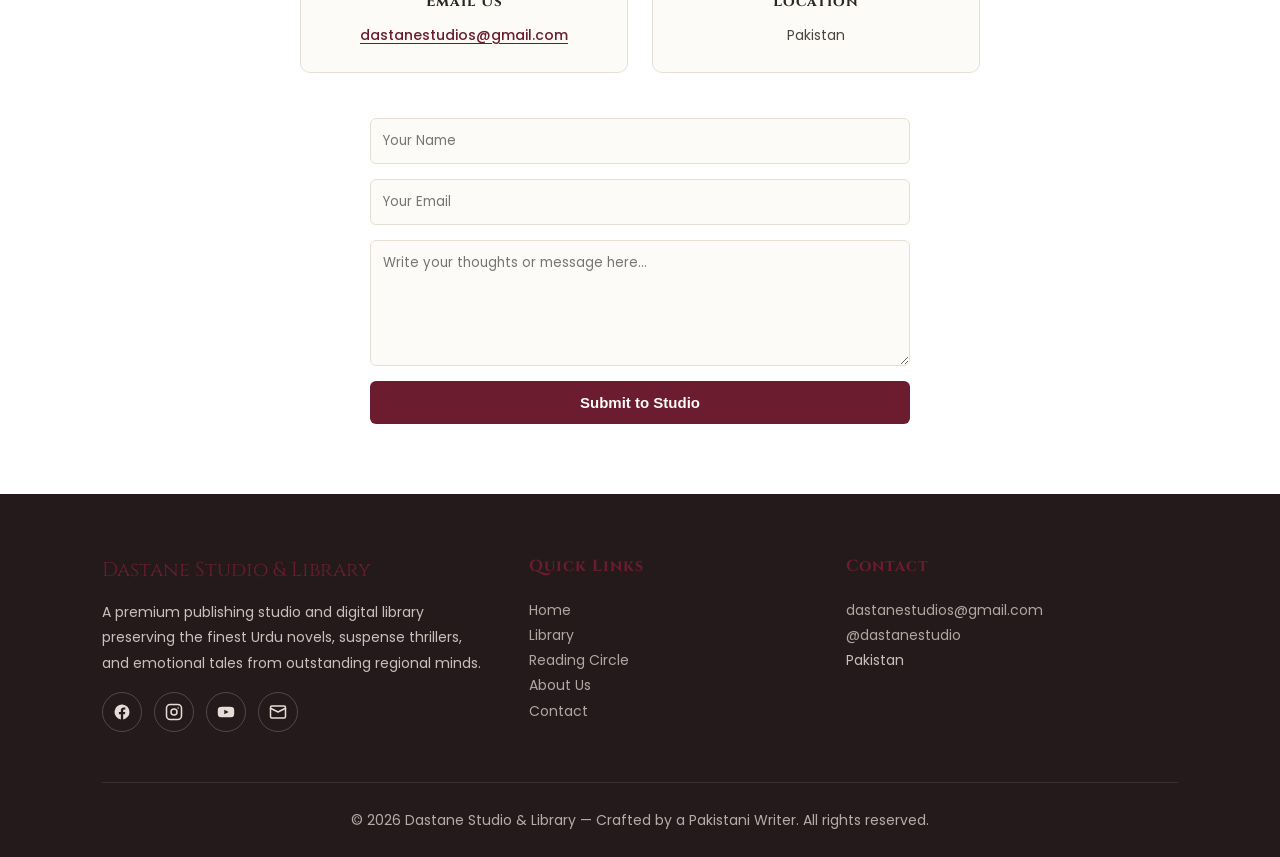
==== commit ffb3350a: "Add files via upload" ====
--- a/Dastane Studio&Library Website/index.html
+++ b/Dastane Studio&Library Website/index.html
@@ -111,6 +111,11 @@
         <div class="stat"><div class="num" data-target="2026" data-suffix="" data-plain="true">0</div><div class="label">Est.</div></div>
     </section>
 
+    <!-- Latest News & Announcements (9:16 Story Slider Container) -->
+    <section class="news-announcements-section" id="newsAnnouncementsBox">
+        <!-- Rendered dynamically by js/render-news.js -->
+    </section>
+
     <!-- Services / What We Offer -->
     <h2 class="section-title reveal">What We Offer</h2>
     <p class="section-sub reveal">From the first spark of an idea to a finished title in a reader's hands — we walk the whole journey with our authors.</p>
@@ -180,7 +185,7 @@
     </div>
 
     <section class="books-grid" id="booksGrid">
-        <!-- Novel cards will be dynamically loaded here by js/render-novels.js -->
+        <!-- Publications loaded dynamically by js/render-novels.js -->
         <noscript>
             <div class="book-card">
                 <span class="tag">Featured Novel</span>
@@ -503,8 +508,8 @@
                         <input type="text" id="signupUsername" placeholder="e.g. abbas_reader" required autocomplete="username" pattern="[a-zA-Z0-9_.-]{3,30}" title="Username must be 3-30 characters">
                     </div>
                     <div class="auth-input-group">
-                        <label for="signupEmail">Email / Gmail Address *</label>
-                        <input type="email" id="signupEmail" placeholder="yourname@gmail.com" required autocomplete="email">
+                        <label for="signupEmail">Email / Gmail (Optional — 100% Privacy)</label>
+                        <input type="email" id="signupEmail" placeholder="yourname@gmail.com (Optional)" autocomplete="email">
                     </div>
                     <div class="auth-input-group">
                         <label for="signupPassword">Password (Min. 6 chars) *</label>
@@ -641,16 +646,19 @@
     </div>
 
     <!-- JavaScript Files (Ordered) -->
-    <!-- 1. Novels, Stories & Audiobooks Data Files -->
+    <!-- 1. Novels, Stories, Audiobooks & News Data Files -->
     <script src="js/data/novels-list.js"></script>
     <script src="js/data/stories-list.js"></script>
     <script src="js/data/audiobooks-list.js"></script>
+    <script src="js/data/news/news-list.js"></script>
     <script src="js/data/novels.js"></script>
     <!-- 2. Novels Cards Renderer, Audiobooks Engine & Favorites System -->
     <script src="js/render-novels.js"></script>
-    <!-- 3. Authentication & User Profile System -->
+    <!-- 3. News & Announcements Engine (9:16 Story Slider) -->
+    <script src="js/render-news.js"></script>
+    <!-- 4. Authentication & User Profile System -->
     <script src="js/auth.js"></script>
-    <!-- 4. Main Interactivity & Animations -->
+    <!-- 5. Main Interactivity & Animations -->
     <script src="js/main.js"></script>
 </body>
 </html>
--- a/Dastane Studio&Library Website/css/style.css
+++ b/Dastane Studio&Library Website/css/style.css
@@ -734,6 +734,61 @@
     opacity: 1;
     pointer-events: auto;
     transform: translateX(-50%) translateY(0);
+}
+
+/* ==========================================================================
+   Dedicated Audiobooks Section
+   ========================================================================== */
+.audiobooks-wrapper {
+    padding: 60px 8% 80px;
+    background: color-mix(in srgb, var(--accent-color) 4%, var(--bg-color));
+    border-top: 1px solid var(--border-color);
+    border-bottom: 1px solid var(--border-color);
+    margin: 40px 0 60px;
+    text-align: center;
+}
+
+.audiobooks-header-wrap {
+    margin-bottom: 35px;
+}
+
+.audiobooks-badge {
+    display: inline-block;
+    font-family: 'Cinzel', serif;
+    font-size: 11px;
+    letter-spacing: 2px;
+    text-transform: uppercase;
+    background-color: rgba(223, 178, 108, 0.15);
+    border: 1px solid rgba(223, 178, 108, 0.4);
+    color: #b38035;
+    padding: 4px 14px;
+    border-radius: 20px;
+    margin-bottom: 14px;
+    font-weight: 700;
+}
+
+[data-theme="dark"] .audiobooks-badge {
+    color: #dfb26c;
+    background-color: rgba(223, 178, 108, 0.12);
+}
+
+.audiobooks-grid {
+    display: grid;
+    grid-template-columns: repeat(auto-fill, minmax(280px, 340px));
+    justify-content: center;
+    gap: 30px;
+    max-width: 1180px;
+    margin: 0 auto;
+    width: 100%;
+}
+
+.audio-book-card {
+    border-color: rgba(223, 178, 108, 0.35) !important;
+}
+
+.audio-book-card:hover {
+    border-color: #dfb26c !important;
+    box-shadow: 0 16px 36px rgba(223, 178, 108, 0.15) !important;
 }
 
 /* Audiobook Card Meta & Button */
@@ -2905,3 +2960,393 @@
     border-color: rgba(223, 178, 108, 0.3) !important;
     color: #dfb26c !important;
 }
+
+/* ==========================================================================
+   9:16 Story-Style News & Announcements Box
+   ========================================================================== */
+.news-announcements-section {
+    padding: 30px 6% 45px;
+    background: color-mix(in srgb, var(--accent-color) 3%, var(--bg-color));
+    border-top: 1px solid var(--border-color);
+    border-bottom: 1px solid var(--border-color);
+    margin: 30px 0 40px;
+    display: flex;
+    justify-content: center;
+}
+
+.news-outer-wrapper {
+    max-width: 540px;
+    width: 100%;
+    text-align: center;
+}
+
+.news-section-header {
+    margin-bottom: 22px;
+}
+
+.news-live-pill {
+    display: inline-flex;
+    align-items: center;
+    gap: 6px;
+    background: rgba(223, 178, 108, 0.15);
+    border: 1px solid rgba(223, 178, 108, 0.45);
+    color: #b38035;
+    font-size: 11px;
+    font-weight: 700;
+    letter-spacing: 1.5px;
+    padding: 4px 14px;
+    border-radius: 20px;
+    margin-bottom: 10px;
+}
+
+[data-theme="dark"] .news-live-pill {
+    color: #dfb26c;
+}
+
+.news-live-dot {
+    width: 7px;
+    height: 7px;
+    background-color: #e53935;
+    border-radius: 50%;
+    animation: newsPulse 1.2s infinite;
+}
+
+@keyframes newsPulse {
+    0%, 100% { opacity: 1; transform: scale(1); }
+    50% { opacity: 0.4; transform: scale(1.2); }
+}
+
+.news-main-title {
+    font-family: 'Cinzel', serif;
+    font-size: 24px;
+    color: var(--accent-color);
+    margin-bottom: 6px;
+}
+
+.news-main-sub {
+    font-size: 13.5px;
+    opacity: 0.85;
+    margin: 0 auto;
+    max-width: 440px;
+}
+
+/* 9:16 Vertical Story Box */
+.news-story-container {
+    position: relative;
+    max-width: 400px;
+    width: 100%;
+    margin: 0 auto;
+    min-height: 600px;
+    background: linear-gradient(150deg, #1f0b12 0%, #110609 50%, #080305 100%);
+    border-radius: 24px;
+    border: 1.5px solid rgba(223, 178, 108, 0.4);
+    box-shadow: 0 18px 45px rgba(107, 29, 47, 0.35), 0 0 0 1px rgba(223, 178, 108, 0.2);
+    overflow: hidden;
+    display: flex;
+    flex-direction: column;
+    justify-content: space-between;
+    transition: transform 0.3s ease, box-shadow 0.3s ease;
+    user-select: none;
+}
+
+.news-story-container:hover {
+    box-shadow: 0 22px 55px rgba(107, 29, 47, 0.45), 0 0 0 1.5px rgba(223, 178, 108, 0.5);
+}
+
+/* Segmented Top Progress Bars */
+.news-story-bars {
+    position: absolute;
+    top: 14px;
+    left: 16px;
+    right: 16px;
+    z-index: 10;
+    display: flex;
+    gap: 6px;
+}
+
+.story-bar-track {
+    flex: 1;
+    height: 4px;
+    background: rgba(255, 255, 255, 0.25);
+    border-radius: 4px;
+    overflow: hidden;
+    backdrop-filter: blur(4px);
+}
+
+.story-bar-fill {
+    height: 100%;
+    width: 0%;
+    background: linear-gradient(90deg, #dfb26c, #ffffff);
+    border-radius: 4px;
+    transition: width 0.05s linear;
+}
+
+/* Slide Tracks */
+.news-slides-track {
+    display: flex;
+    transition: transform 0.45s cubic-bezier(0.25, 1, 0.5, 1);
+    width: 100%;
+    flex: 1;
+}
+
+.news-slide-item {
+    min-width: 100%;
+    width: 100%;
+    flex-shrink: 0;
+    position: relative;
+    padding: 36px 20px 60px;
+    display: flex;
+    flex-direction: column;
+    justify-content: flex-start;
+    text-align: center;
+    box-sizing: border-box;
+    opacity: 0.6;
+    transition: opacity 0.35s ease;
+}
+
+.news-slide-item.active {
+    opacity: 1;
+}
+
+.news-slide-bg {
+    position: absolute;
+    inset: 0;
+    background-size: cover;
+    background-position: center;
+    filter: blur(24px) brightness(0.25);
+    opacity: 0.5;
+    z-index: 1;
+    transform: scale(1.1);
+}
+
+.news-slide-overlay {
+    position: absolute;
+    inset: 0;
+    background: radial-gradient(circle at 50% 30%, rgba(107, 29, 47, 0.4) 0%, rgba(8, 3, 5, 0.92) 80%);
+    z-index: 2;
+}
+
+.news-slide-content {
+    position: relative;
+    z-index: 3;
+    display: flex;
+    flex-direction: column;
+    align-items: center;
+    height: 100%;
+}
+
+/* Card Header */
+.news-card-header {
+    display: flex;
+    align-items: center;
+    justify-content: space-between;
+    width: 100%;
+    margin-bottom: 12px;
+}
+
+.news-tag-badge {
+    background: linear-gradient(135deg, #dfb26c, #b38035);
+    color: #141418;
+    font-size: 11px;
+    font-weight: 800;
+    padding: 3px 10px;
+    border-radius: 12px;
+    letter-spacing: 0.5px;
+}
+
+.news-date-text {
+    font-size: 11.5px;
+    color: #d0c8b8;
+    opacity: 0.8;
+}
+
+/* Thumbnail */
+.news-card-thumb-wrap {
+    width: 110px;
+    height: 155px;
+    border-radius: 12px;
+    overflow: hidden;
+    border: 2px solid rgba(223, 178, 108, 0.6);
+    box-shadow: 0 10px 25px rgba(0, 0, 0, 0.5);
+    margin: 8px auto 14px;
+    flex-shrink: 0;
+}
+
+.news-card-thumb {
+    width: 100%;
+    height: 100%;
+    object-fit: cover;
+}
+
+/* Highlight Pill */
+.news-highlight-pill {
+    display: inline-flex;
+    align-items: center;
+    gap: 6px;
+    background: rgba(229, 57, 53, 0.2);
+    border: 1px solid rgba(229, 57, 53, 0.5);
+    color: #ff8a80;
+    font-size: 12px;
+    font-weight: 700;
+    padding: 5px 14px;
+    border-radius: 20px;
+    margin-bottom: 12px;
+}
+
+/* Title & Subtitle */
+.news-card-title {
+    font-family: 'Cinzel', serif;
+    font-size: 17px;
+    color: #ffffff;
+    line-height: 1.35;
+    margin-bottom: 4px;
+}
+
+.news-card-subtitle {
+    font-family: 'Noto Nastaliq Urdu', serif;
+    font-size: 14px;
+    color: #dfb26c;
+    margin-bottom: 12px;
+}
+
+/* Messages */
+.news-messages-box {
+    background: rgba(20, 10, 15, 0.6);
+    border: 1px solid rgba(223, 178, 108, 0.2);
+    border-radius: 14px;
+    padding: 12px 14px;
+    margin-bottom: 16px;
+    text-align: right;
+    max-height: 170px;
+    overflow-y: auto;
+}
+
+.news-msg-urdu {
+    font-family: 'Noto Nastaliq Urdu', serif;
+    font-size: 13.5px;
+    line-height: 1.9;
+    color: #fdfaf4;
+    direction: rtl;
+}
+
+.news-msg-english {
+    font-size: 12px;
+    line-height: 1.5;
+    color: #d0c8b8;
+    margin-top: 8px;
+    text-align: left;
+    direction: ltr;
+    opacity: 0.9;
+    border-top: 1px dashed rgba(223, 178, 108, 0.25);
+    padding-top: 8px;
+}
+
+/* Action Button */
+.news-card-action {
+    margin-top: auto;
+    width: 100%;
+}
+
+.news-action-btn {
+    display: inline-flex;
+    align-items: center;
+    justify-content: center;
+    gap: 8px;
+    width: 100%;
+    background: linear-gradient(135deg, #6b1d2f, #8c243e);
+    color: #ffffff;
+    text-decoration: none;
+    padding: 10px 16px;
+    border-radius: 20px;
+    font-size: 13px;
+    font-weight: 700;
+    border: 1px solid rgba(223, 178, 108, 0.5);
+    transition: all 0.25s ease;
+}
+
+.news-action-btn:hover {
+    background: linear-gradient(135deg, #8c243e, #b32a48);
+    transform: translateY(-2px);
+    box-shadow: 0 6px 18px rgba(107, 29, 47, 0.45);
+}
+
+/* Navigation Arrows */
+.news-nav-btn {
+    position: absolute;
+    top: 50%;
+    transform: translateY(-50%);
+    width: 36px;
+    height: 36px;
+    border-radius: 50%;
+    background: rgba(14, 8, 10, 0.75);
+    backdrop-filter: blur(8px);
+    border: 1px solid rgba(223, 178, 108, 0.4);
+    color: #dfb26c;
+    display: flex;
+    align-items: center;
+    justify-content: center;
+    cursor: pointer;
+    z-index: 10;
+    transition: all 0.2s ease;
+}
+
+.news-nav-btn:hover {
+    background: #6b1d2f;
+    color: #ffffff;
+    border-color: #dfb26c;
+    transform: translateY(-50%) scale(1.1);
+}
+
+.news-prev-btn {
+    left: 10px;
+}
+
+.news-next-btn {
+    right: 10px;
+}
+
+/* Footer Counter */
+.news-story-footer {
+    position: absolute;
+    bottom: 10px;
+    left: 0;
+    right: 0;
+    z-index: 10;
+    display: flex;
+    flex-direction: column;
+    align-items: center;
+    gap: 3px;
+}
+
+.news-counter {
+    font-size: 11px;
+    color: #dfb26c;
+    font-weight: 700;
+    font-family: monospace;
+    background: rgba(0, 0, 0, 0.4);
+    padding: 2px 8px;
+    border-radius: 10px;
+}
+
+.news-swipe-hint {
+    font-size: 10px;
+    color: #a09888;
+    opacity: 0.8;
+}
+
+@media (max-width: 480px) {
+    .news-story-container {
+        min-height: 560px;
+    }
+    .news-card-thumb-wrap {
+        width: 95px;
+        height: 135px;
+    }
+    .news-card-title {
+        font-size: 15.5px;
+    }
+    .news-msg-urdu {
+        font-size: 12.5px;
+    }
+}
+
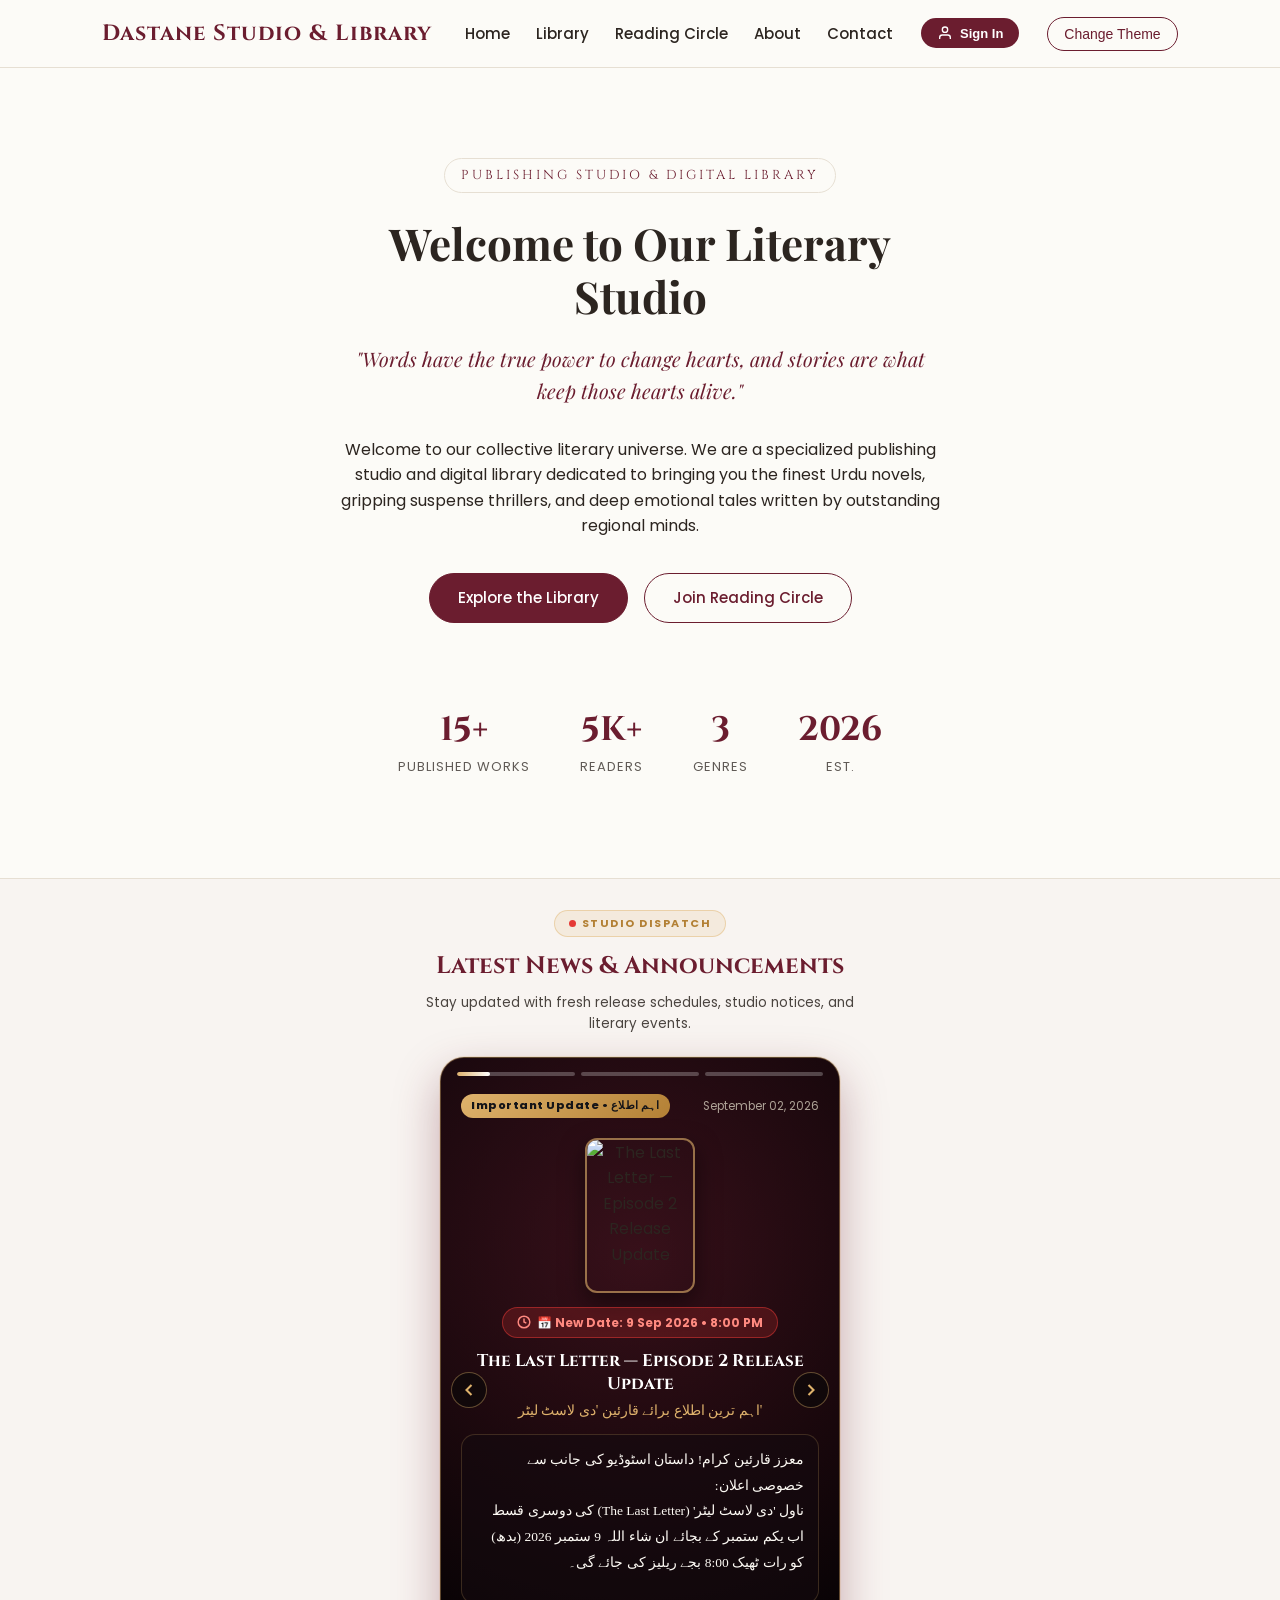
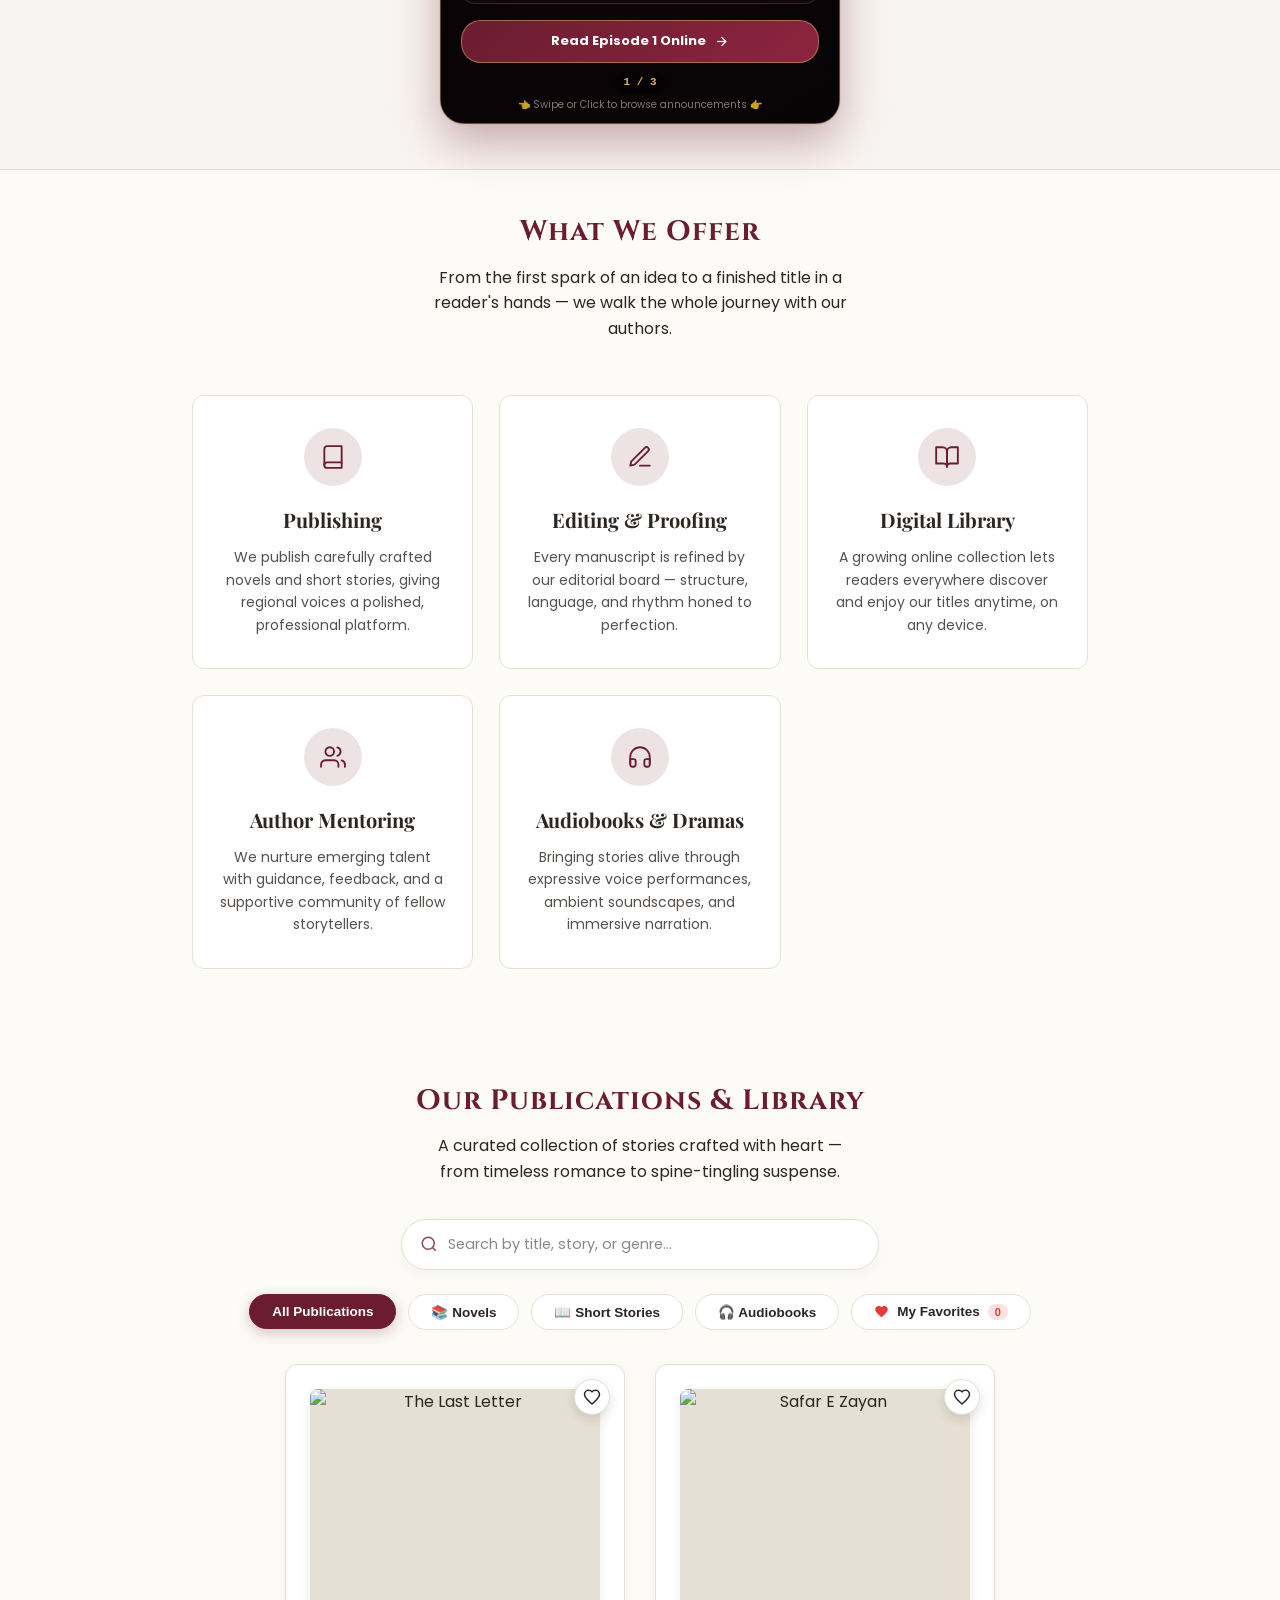
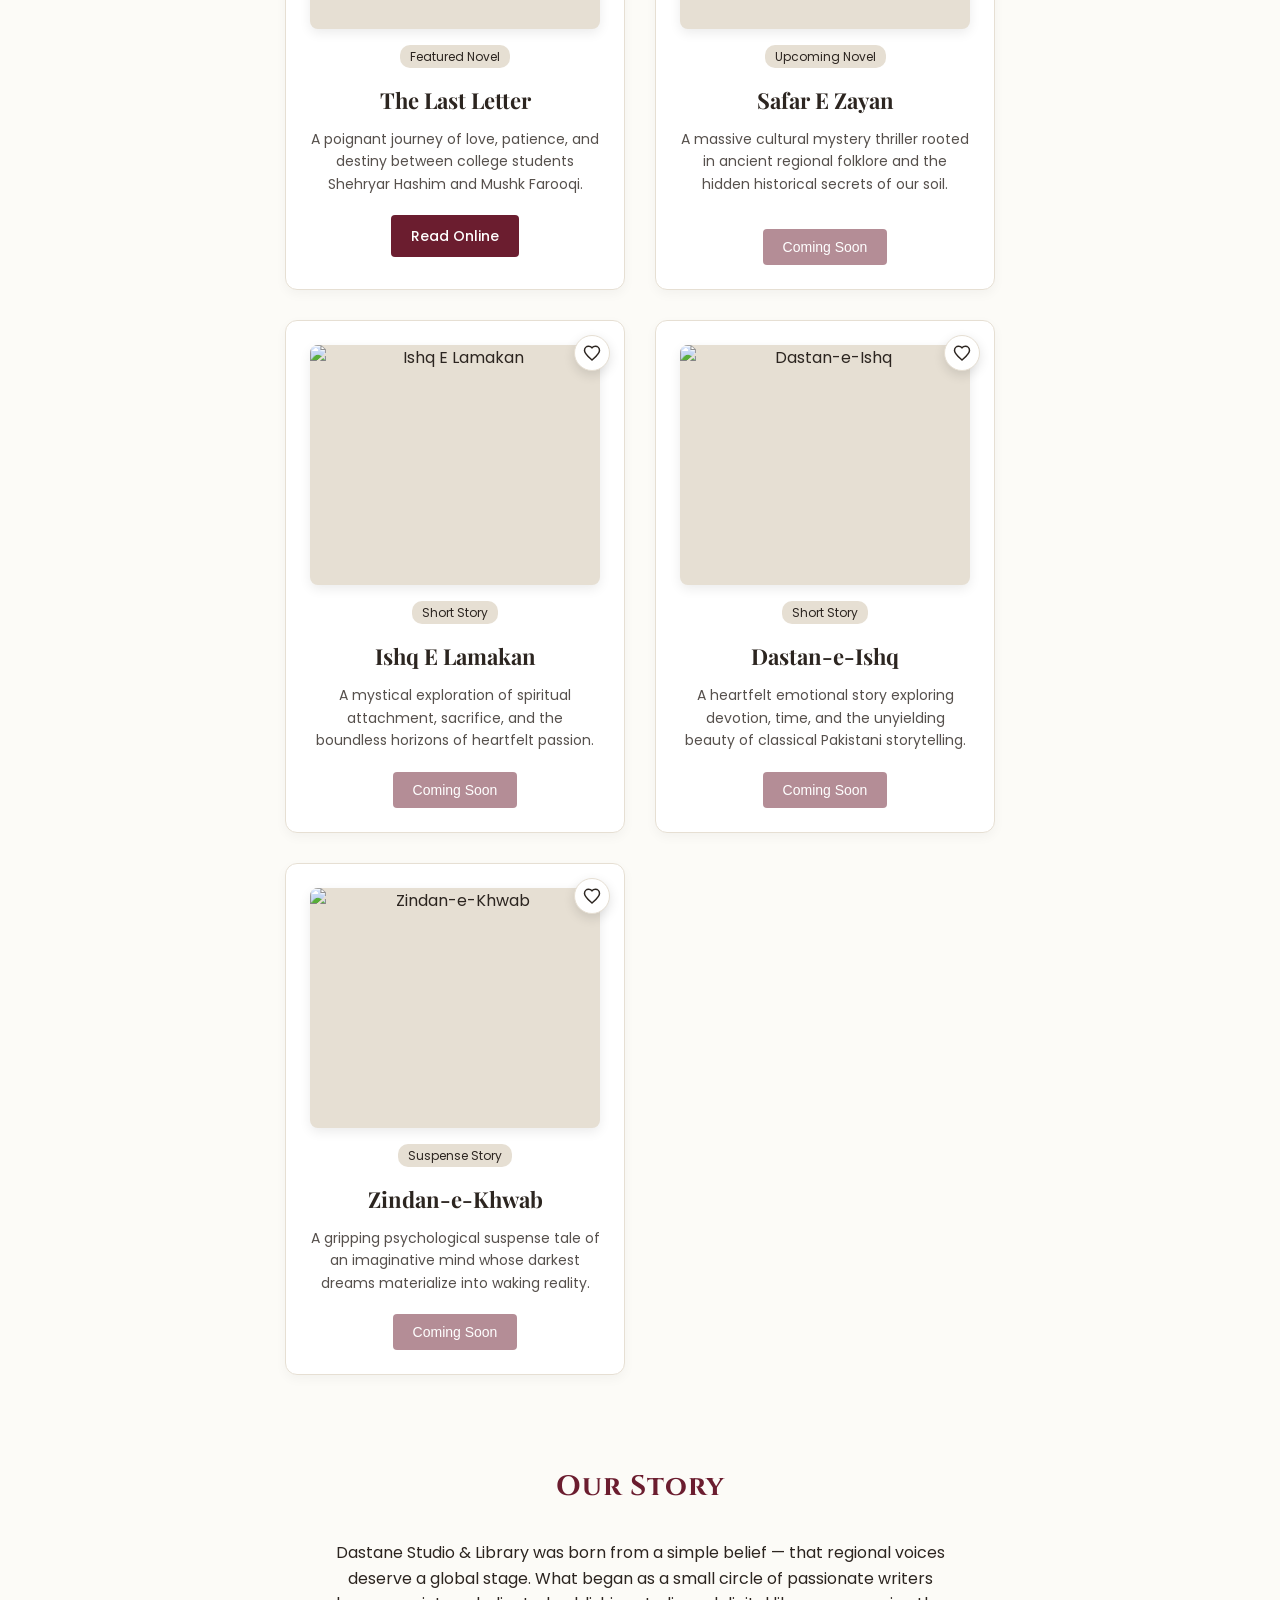
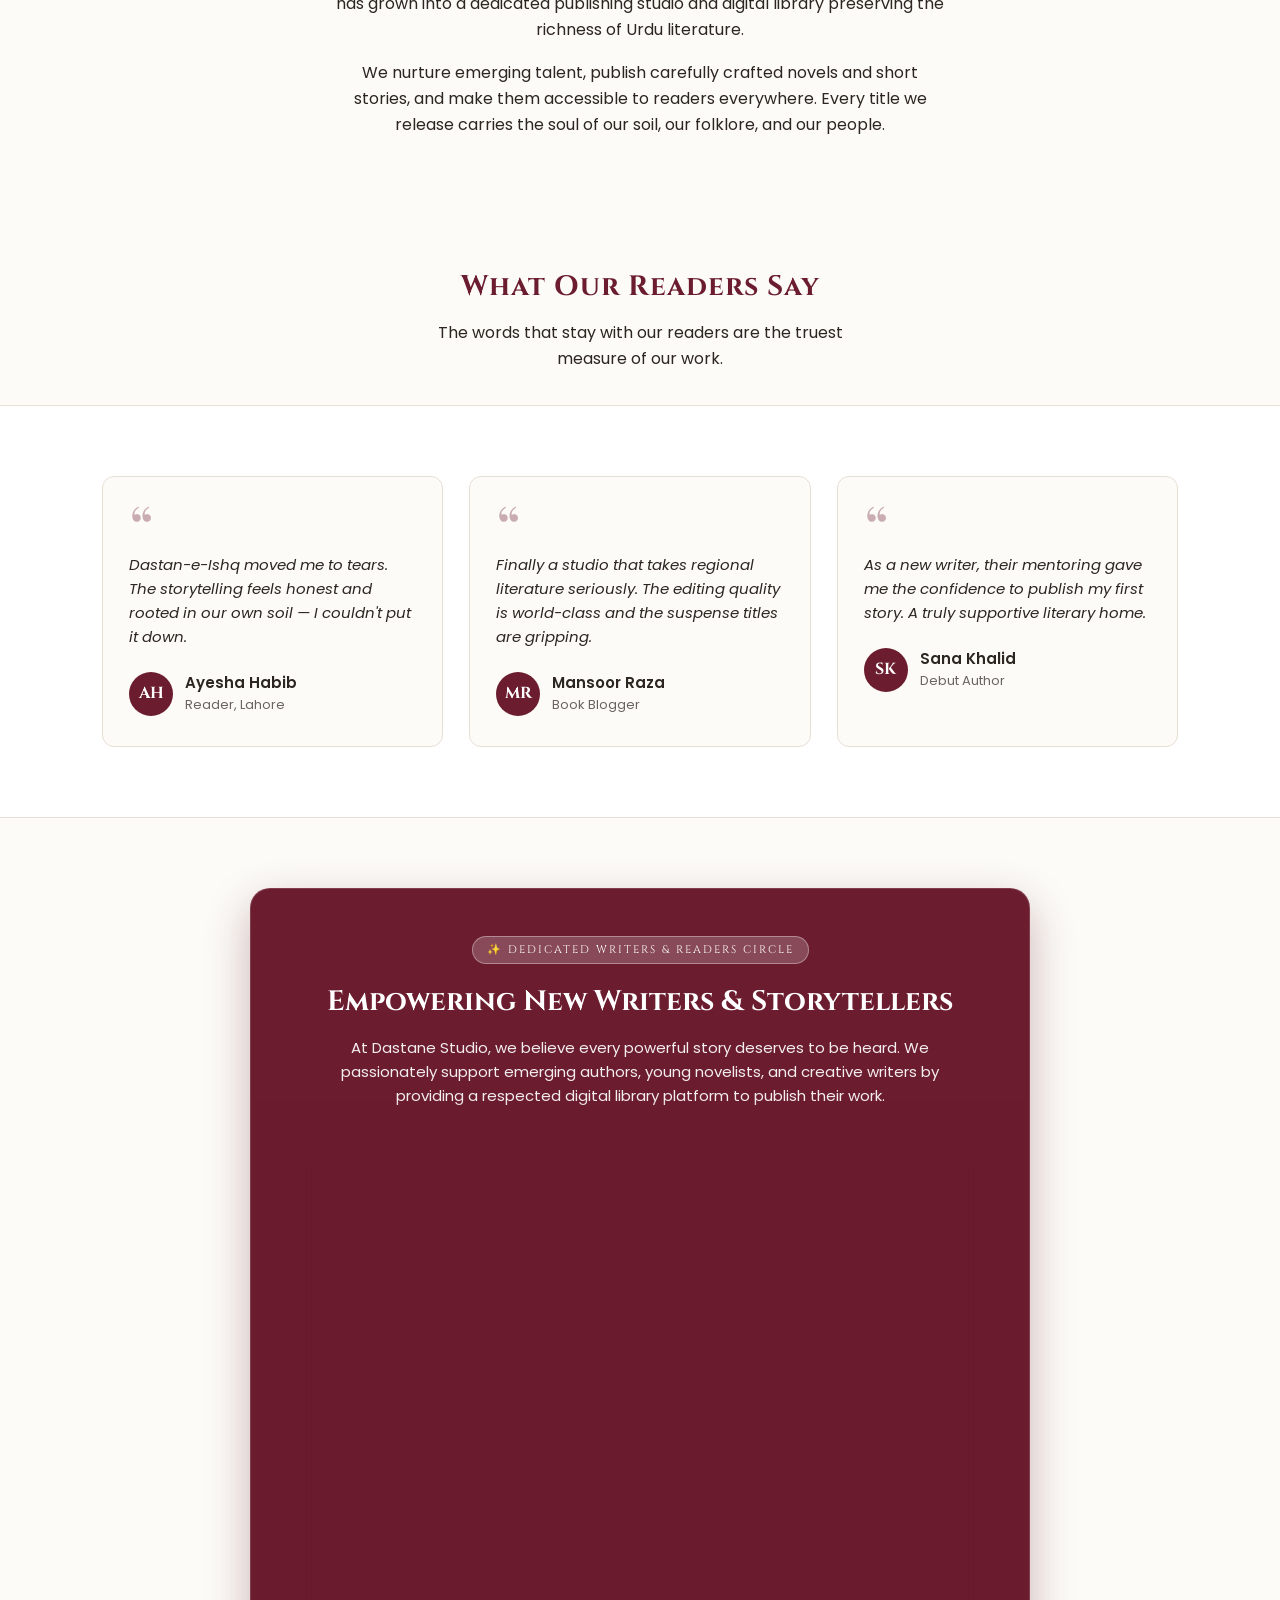
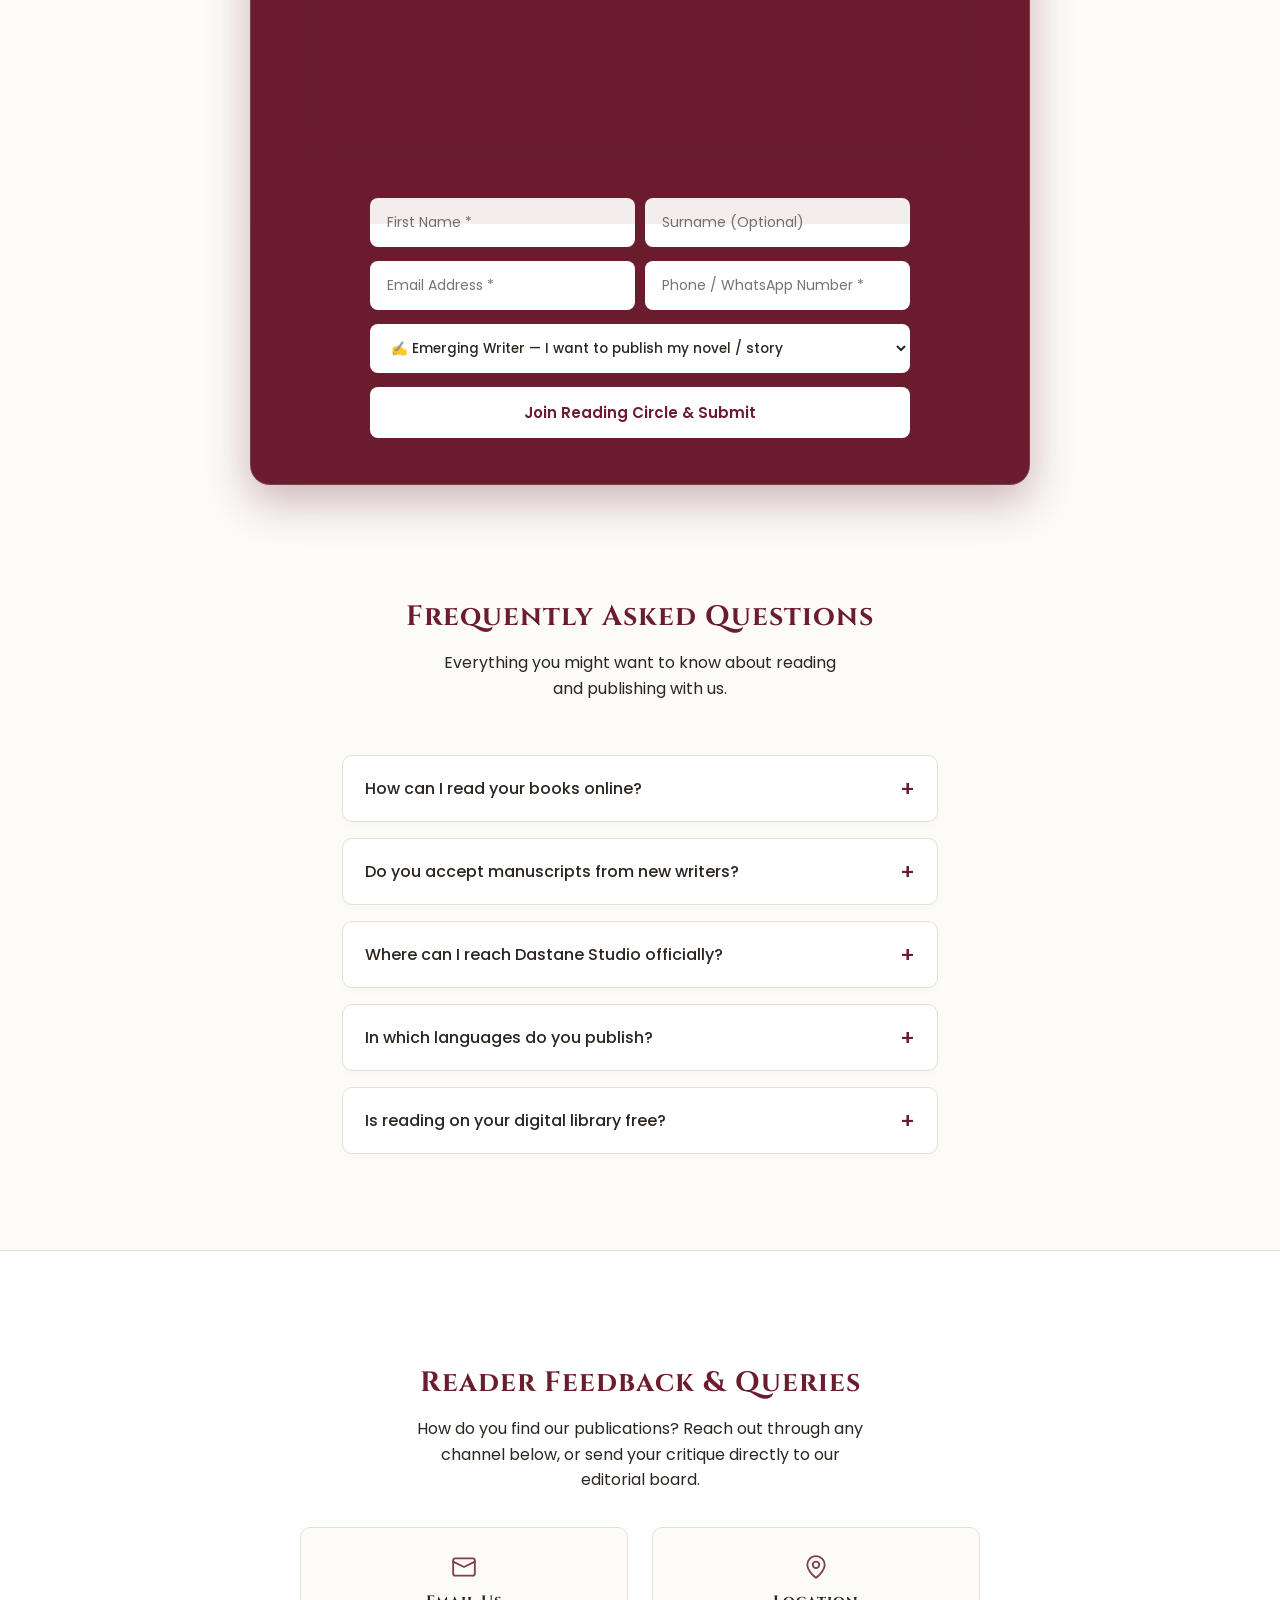
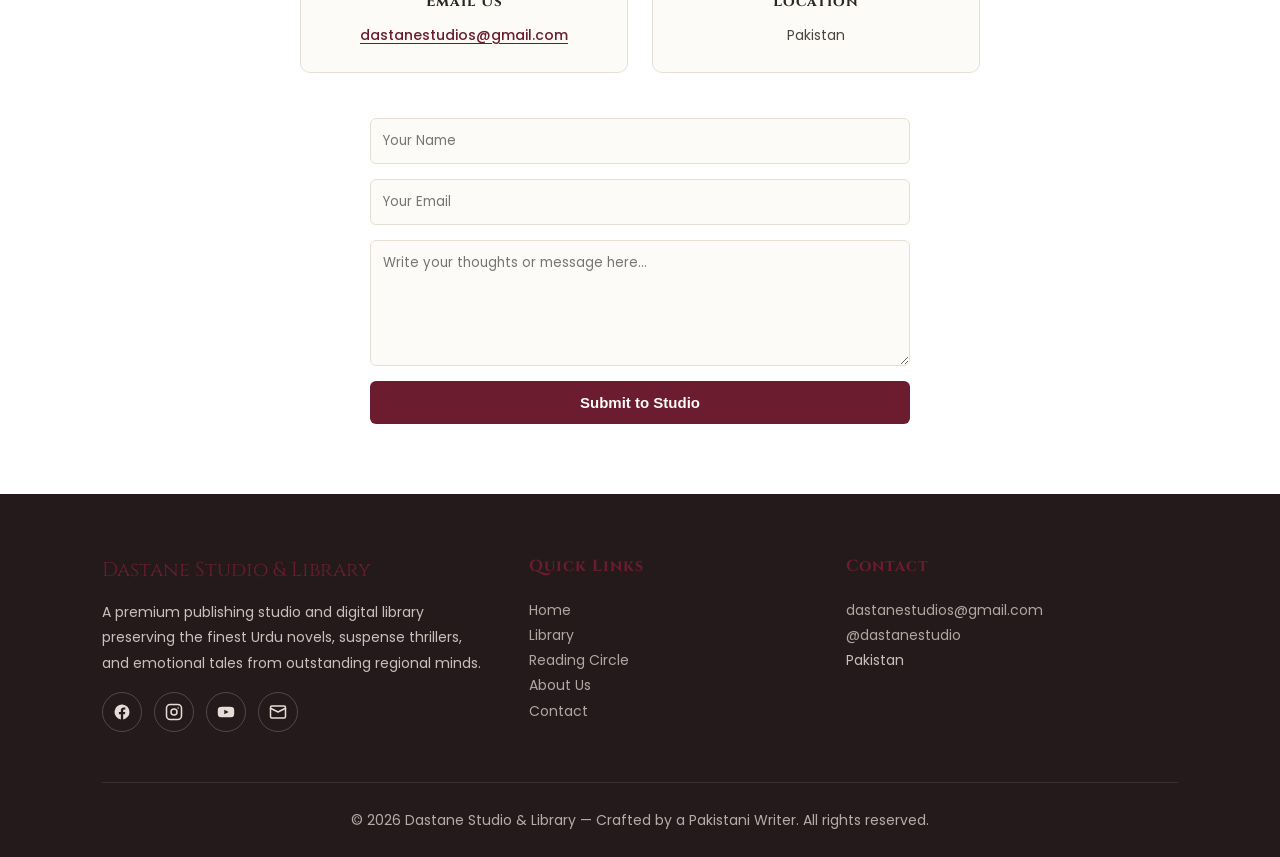
==== commit bb0a4436: "Add files via upload" ====
--- a/Dastane Studio&Library Website/index.html
+++ b/Dastane Studio&Library Website/index.html
@@ -11,14 +11,19 @@
     <!-- Canonical URL -->
     <link rel="canonical" href="https://dastanestudio-library.vercel.app/">
 
-    <!-- Favicon & Site Icons (Google Search Snippet Logo) -->
-    <link rel="icon" type="image/svg+xml" href="favicon.svg">
-    <link rel="apple-touch-icon" href="favicon.svg">
-    <link rel="manifest" href="site.webmanifest">
+    <!-- Favicon & Site Icons (Google Search Snippet Logo - PNG & SVG) -->
+    <link rel="icon" type="image/x-icon" href="/favicon.ico">
+    <link rel="icon" type="image/png" sizes="48x48" href="/favicon-48x48.png">
+    <link rel="icon" type="image/png" sizes="96x96" href="/favicon.png">
+    <link rel="icon" type="image/png" sizes="192x192" href="/favicon-192x192.png">
+    <link rel="icon" type="image/png" sizes="512x512" href="/favicon-512x512.png">
+    <link rel="apple-touch-icon" sizes="180x180" href="/favicon-192x192.png">
+    <link rel="icon" type="image/svg+xml" href="/favicon.svg">
+    <link rel="manifest" href="/site.webmanifest">
 
     <!-- Brand & Search Engine Identifiers -->
     <meta name="application-name" content="Dastane Studio &amp; Library">
-    <meta name="apple-mobile-web-app-title" content="Dastane Studio">
+    <meta name="apple-mobile-web-app-title" content="Dastane Studio &amp; Library">
 
     <!-- Open Graph / Social Media Preview (WhatsApp, Facebook, Twitter, Google) -->
     <meta property="og:site_name" content="Dastane Studio &amp; Library">
@@ -26,37 +31,53 @@
     <meta property="og:description" content="Discover premier Urdu literature, suspense thrillers, romance novels, short stories, and dramatized audiobooks by talented regional writers.">
     <meta property="og:type" content="website">
     <meta property="og:url" content="https://dastanestudio-library.vercel.app/">
-    <meta property="og:image" content="https://i.pinimg.com/736x/c5/b6/63/c5b6632df4ac5e540a5d55f9fc5737c6.jpg">
+    <meta property="og:image" content="https://dastanestudio-library.vercel.app/favicon-512x512.png">
 
     <!-- Twitter Card -->
     <meta name="twitter:card" content="summary_large_image">
     <meta name="twitter:title" content="Dastane Studio &amp; Library">
     <meta name="twitter:description" content="Discover premier Urdu literature, suspense thrillers, romance novels, short stories, and dramatized audiobooks.">
-    <meta name="twitter:image" content="https://i.pinimg.com/736x/c5/b6/63/c5b6632df4ac5e540a5d55f9fc5737c6.jpg">
+    <meta name="twitter:image" content="https://dastanestudio-library.vercel.app/favicon-512x512.png">
 
     <!-- Google Search Rich Snippet & Site Name Schema (JSON-LD) -->
     <script type="application/ld+json">
-    {
-      "@context": "https://schema.org",
-      "@type": "WebSite",
-      "name": "Dastane Studio & Library",
-      "alternateName": [
-        "Dastane Studio",
-        "Dastane Library",
-        "Dastane Studio Official",
-        "داستان اسٹوڈیو"
-      ],
-      "url": "https://dastanestudio-library.vercel.app/",
-      "description": "Premier literary hub and digital publishing platform dedicated to Urdu novels, short stories, and immersive audiobooks.",
-      "publisher": {
+    [
+      {
+        "@context": "https://schema.org",
+        "@type": "WebSite",
+        "@id": "https://dastanestudio-library.vercel.app/#website",
+        "name": "Dastane Studio & Library",
+        "alternateName": [
+          "Dastane Studio",
+          "Dastane Library",
+          "Dastane Studio Official",
+          "داستان اسٹوڈیو"
+        ],
+        "url": "https://dastanestudio-library.vercel.app/",
+        "description": "Premier literary hub and digital publishing platform dedicated to Urdu novels, short stories, and immersive audiobooks.",
+        "inLanguage": ["en", "ur"],
+        "publisher": {
+          "@id": "https://dastanestudio-library.vercel.app/#organization"
+        }
+      },
+      {
+        "@context": "https://schema.org",
         "@type": "Organization",
-        "name": "Dastane Studio",
+        "@id": "https://dastanestudio-library.vercel.app/#organization",
+        "name": "Dastane Studio & Library",
+        "url": "https://dastanestudio-library.vercel.app/",
         "logo": {
           "@type": "ImageObject",
-          "url": "https://dastanestudio-library.vercel.app/favicon.svg"
-        }
+          "url": "https://dastanestudio-library.vercel.app/favicon-512x512.png",
+          "width": 512,
+          "height": 512
+        },
+        "email": "dastanestudios@gmail.com",
+        "sameAs": [
+          "https://instagram.com/dastanestudio"
+        ]
       }
-    }
+    ]
     </script>
 
     <!-- Google Fonts -->
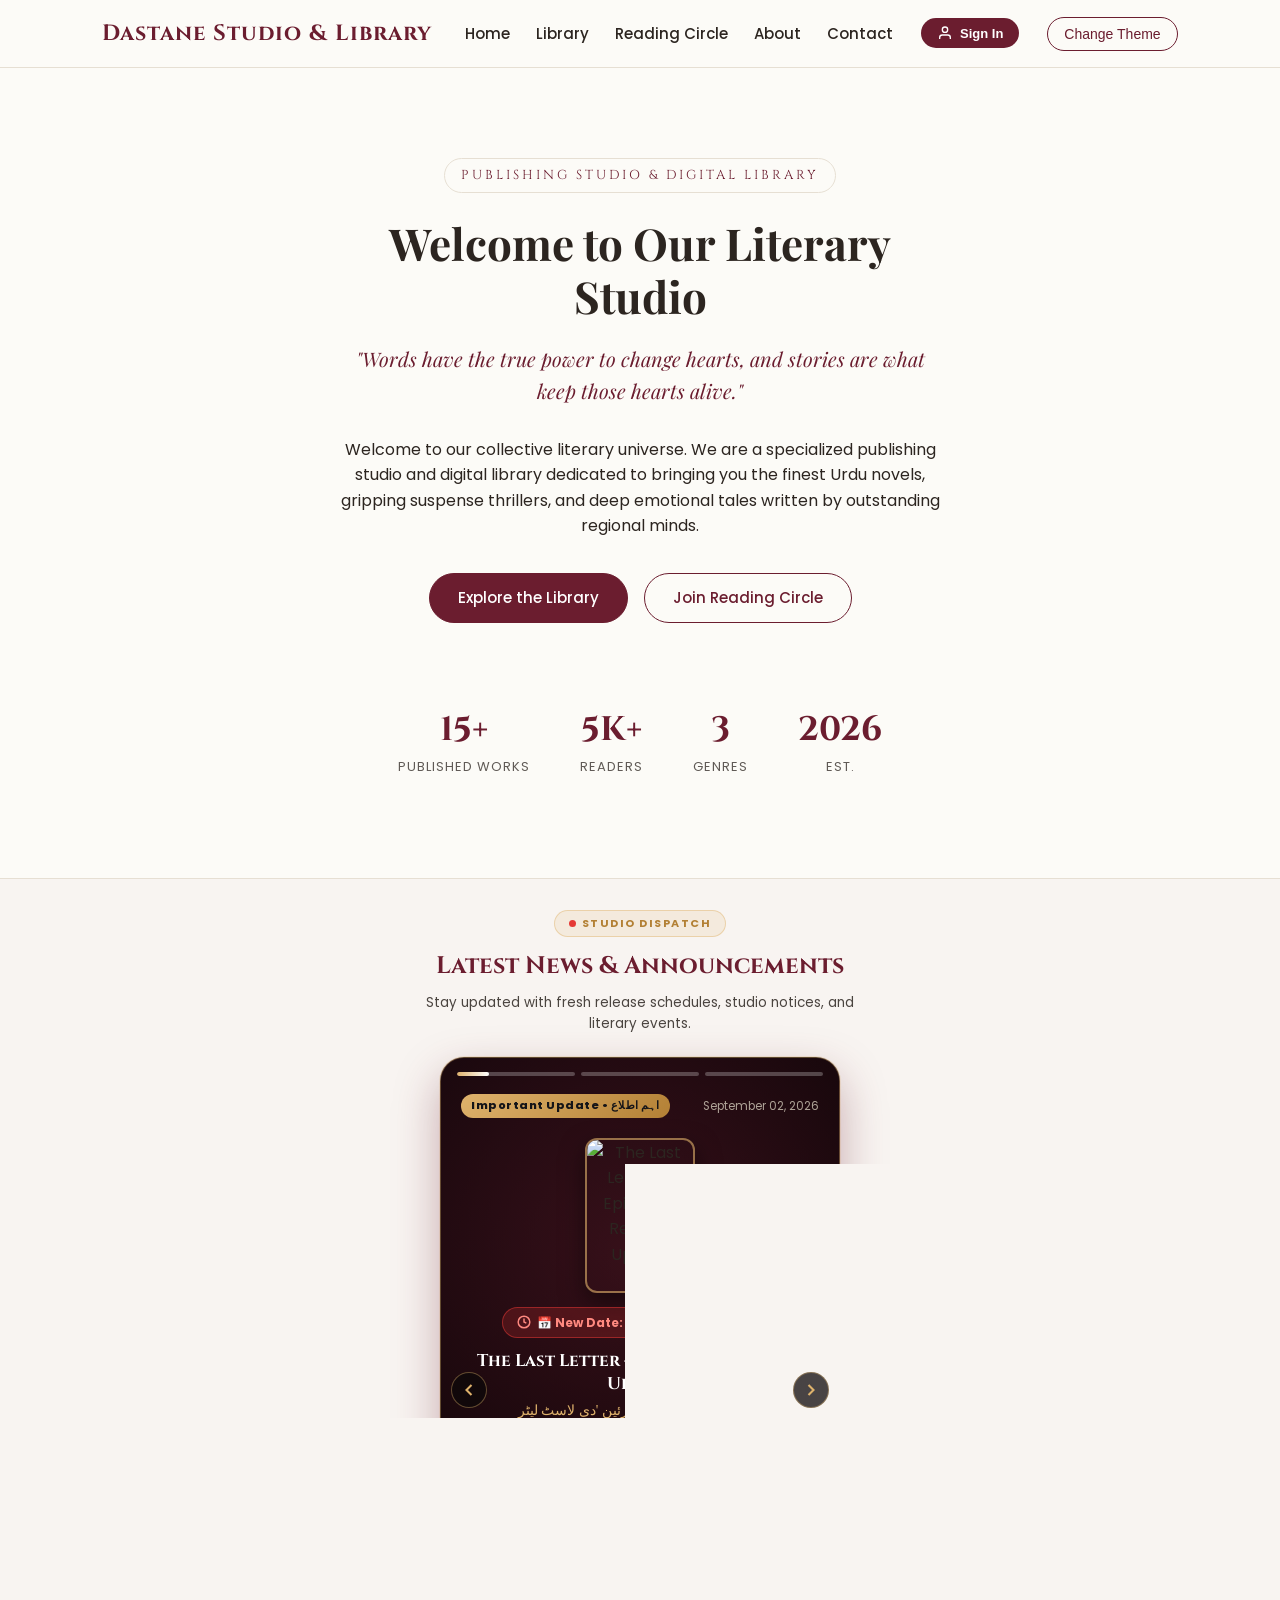
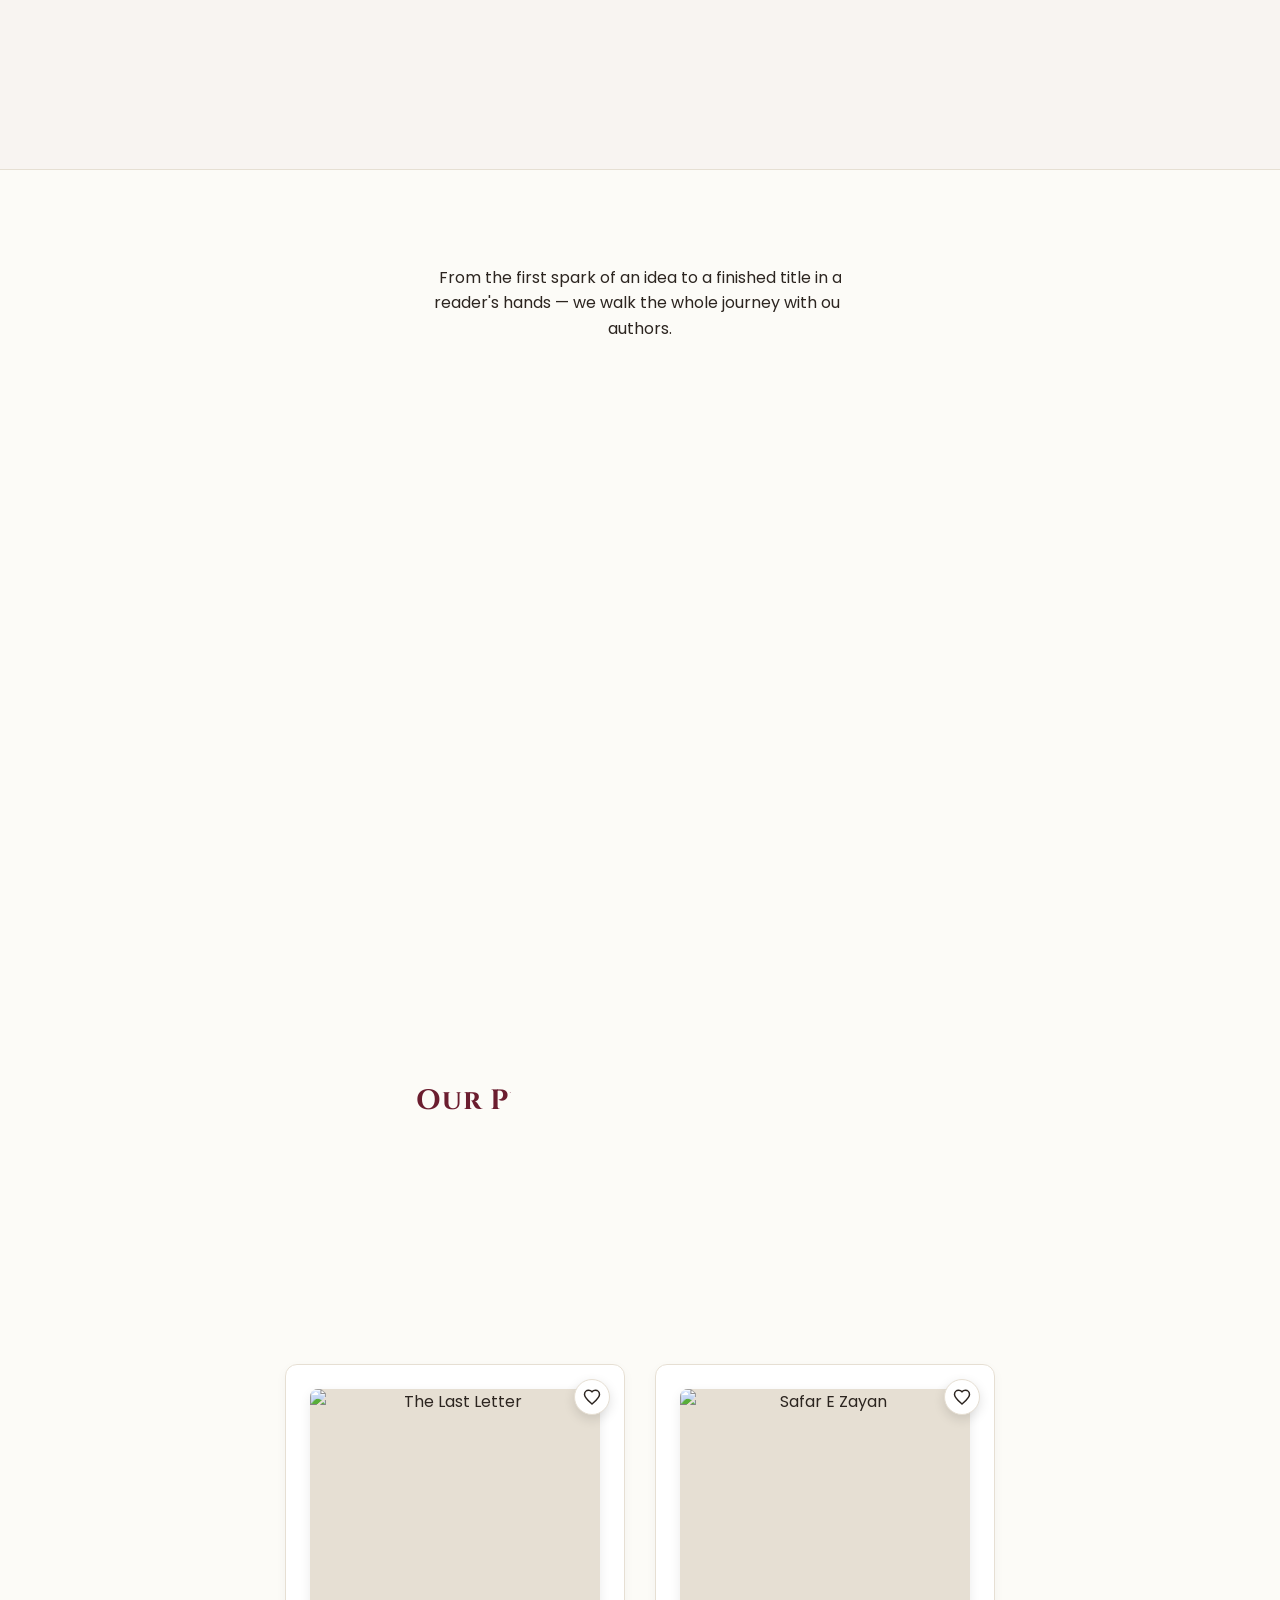
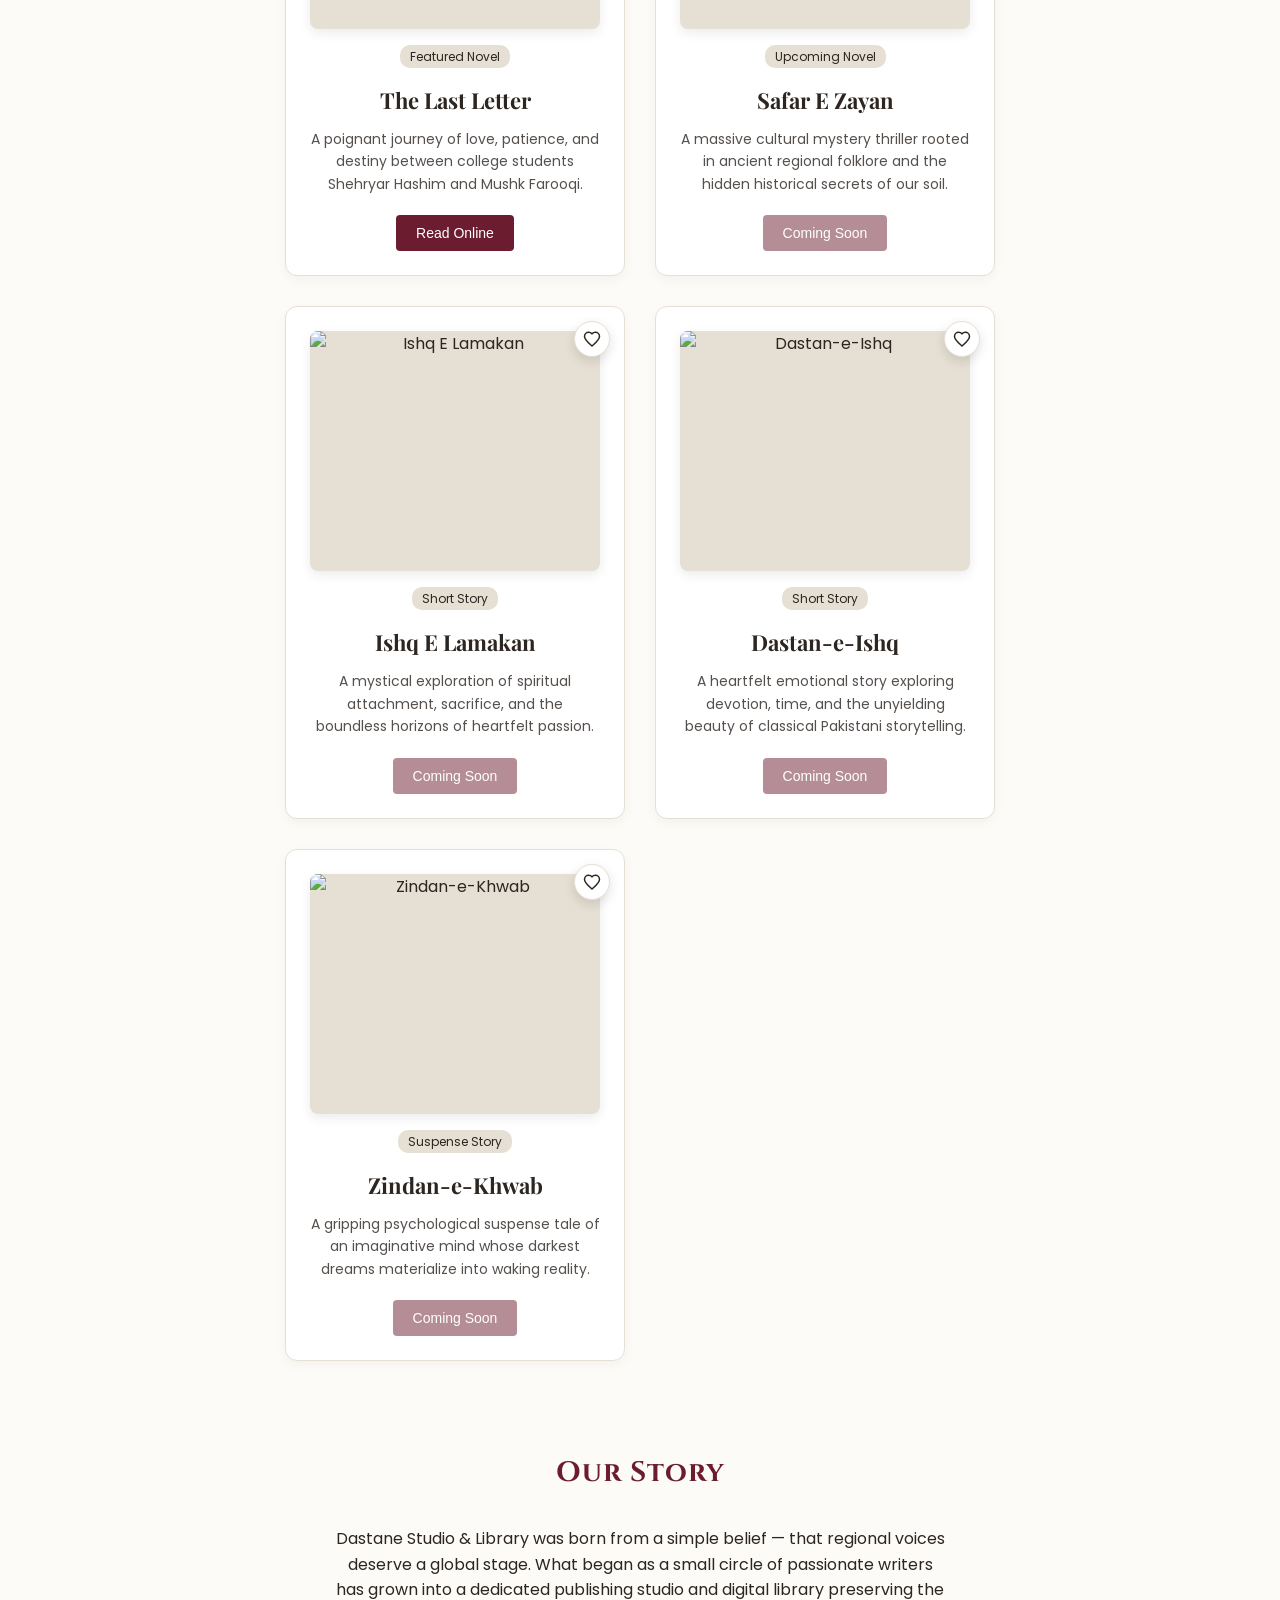
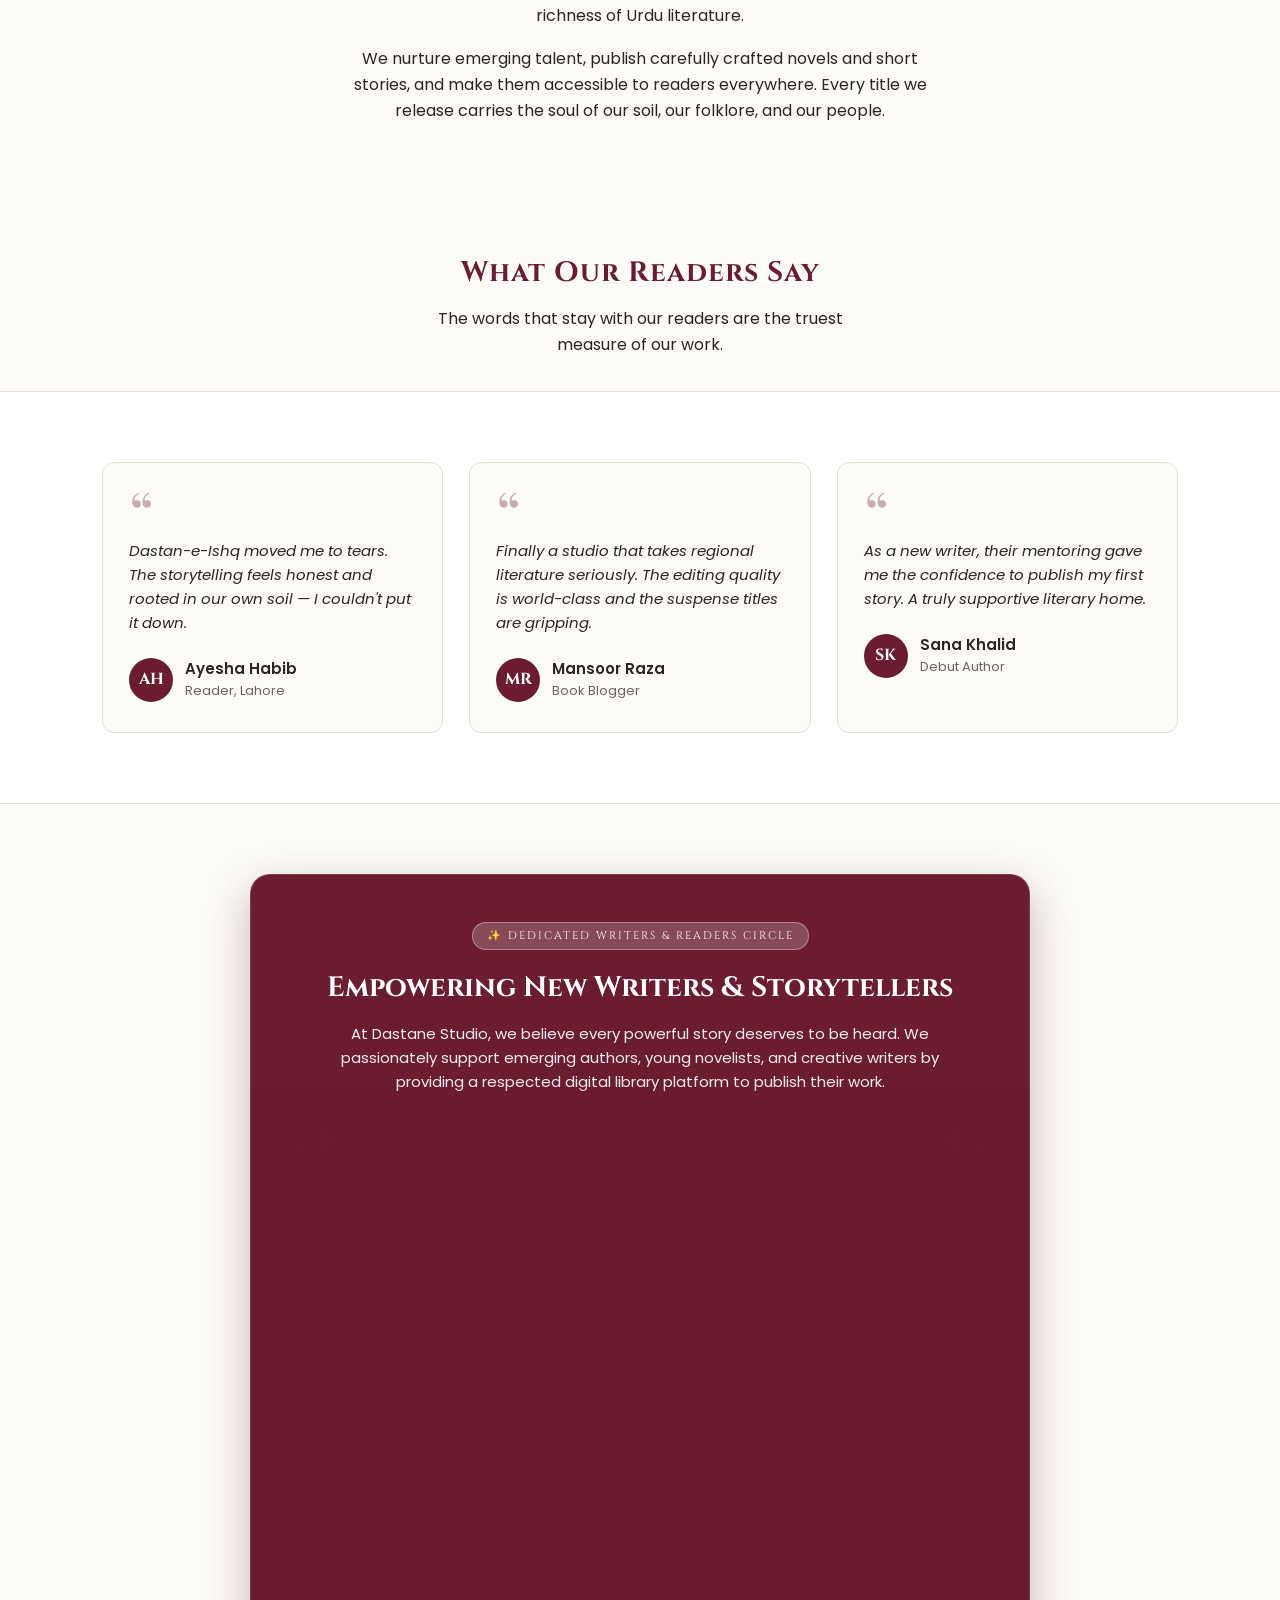
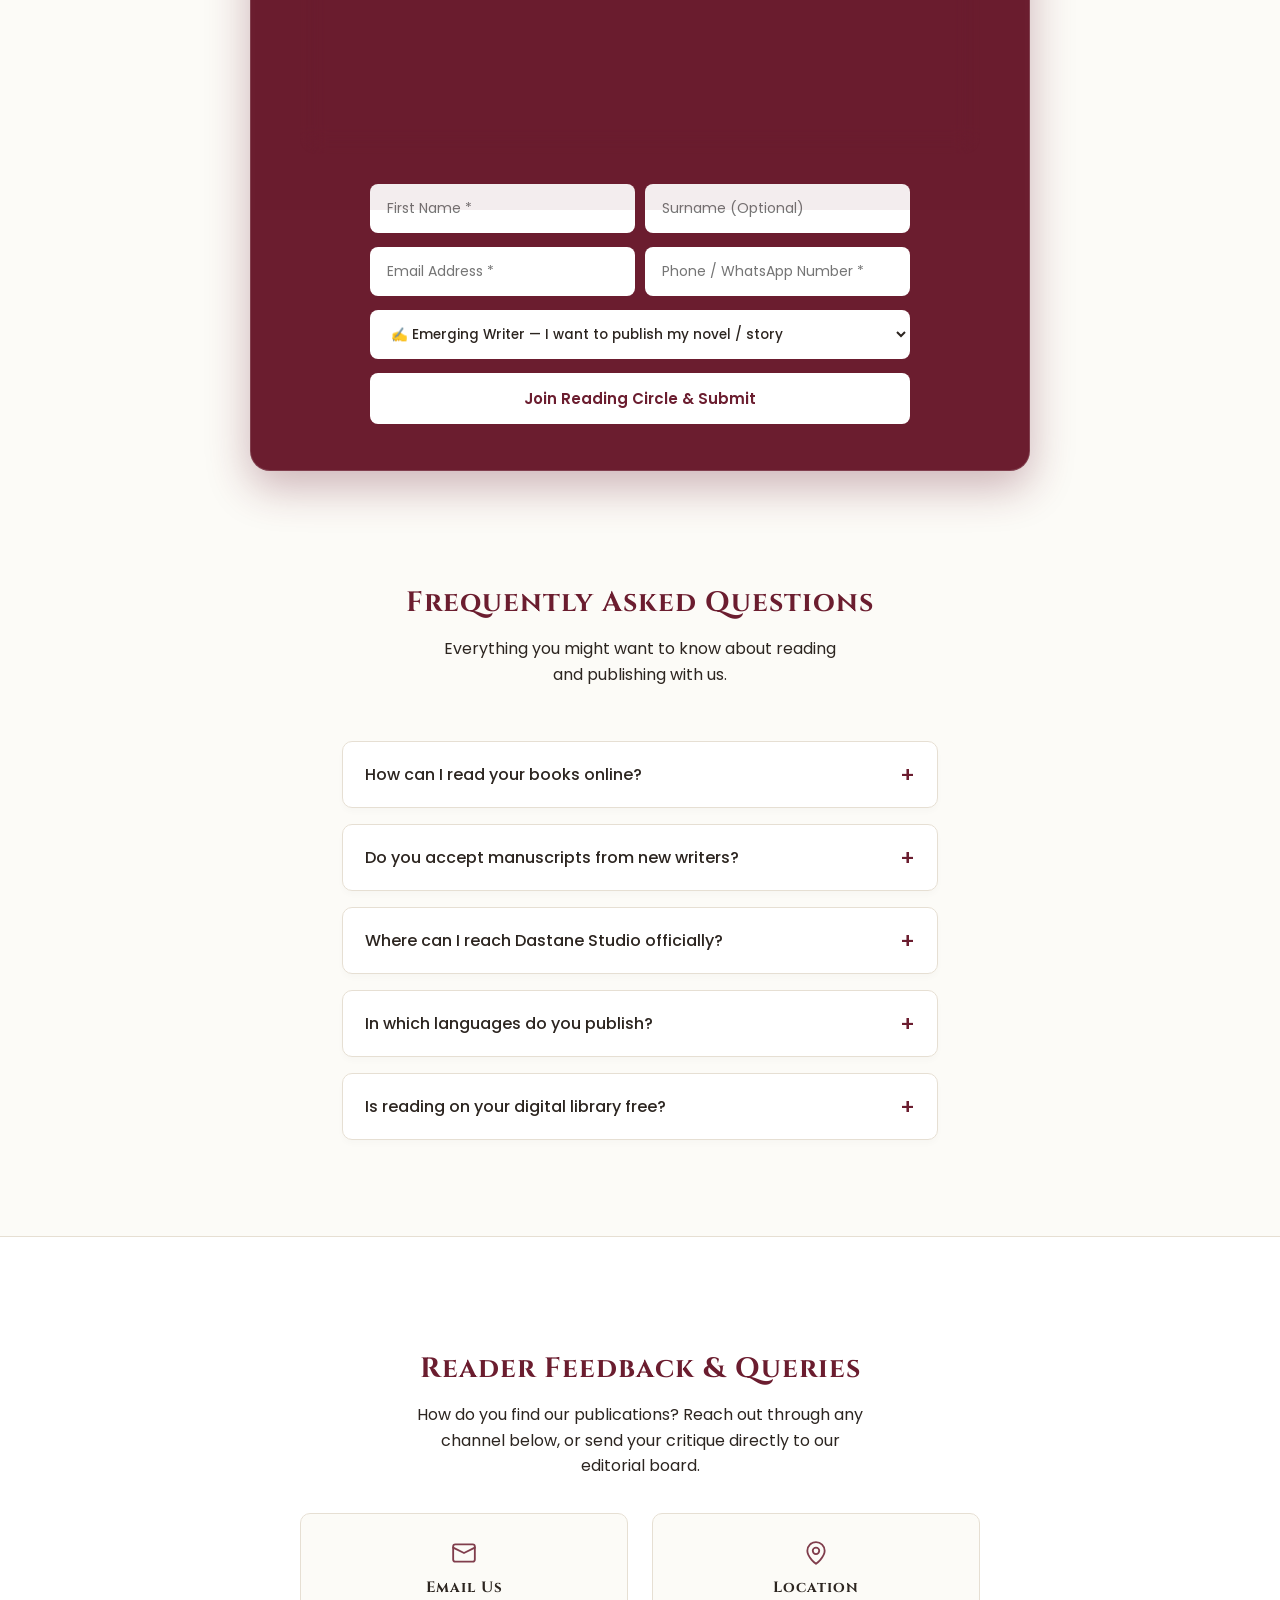
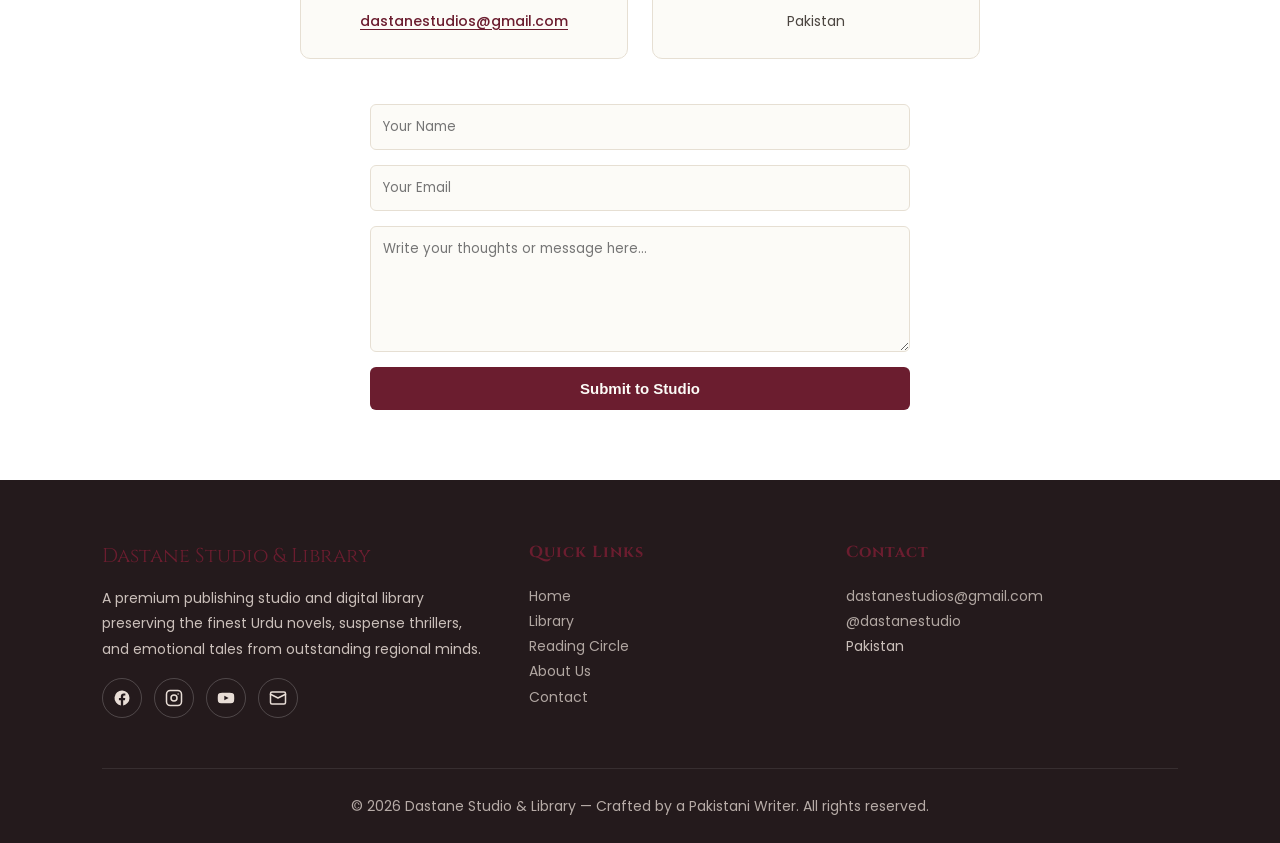
==== commit 17c08682: "Add files via upload" ====
--- a/Dastane Studio&Library Website/index.html
+++ b/Dastane Studio&Library Website/index.html
@@ -473,6 +473,17 @@
         </div>
     </div>
 
+    <!-- Novel Language & Episode Selection Modal -->
+    <div class="custom-modal novel-reader-modal" id="novelReaderModal" aria-hidden="true">
+        <div class="modal-backdrop" id="novelReaderModalBackdrop"></div>
+        <div class="modal-card novel-reader-card">
+            <button class="modal-close-icon-btn" id="novelReaderModalClose" aria-label="Close modal">&times;</button>
+            <div id="novelReaderModalBody">
+                <!-- Dynamically rendered by js/render-novels.js -->
+            </div>
+        </div>
+    </div>
+
     <!-- User Authentication Modal (Sign In / Sign Up) -->
     <div class="custom-modal auth-modal" id="authModal" aria-hidden="true">
         <div class="modal-backdrop" id="authModalBackdrop"></div>
--- a/Dastane Studio&Library Website/css/style.css
+++ b/Dastane Studio&Library Website/css/style.css
@@ -2551,6 +2551,27 @@
 
     .nav-wrap {
         gap: 8px;
+    }
+
+    /* Mobile Account Details Menu Glitch Fix (Center Popover) */
+    .user-profile-widget {
+        position: static;
+    }
+
+    .profile-dropdown-menu {
+        position: fixed;
+        top: 66px;
+        left: 14px;
+        right: 14px;
+        width: auto;
+        min-width: 0;
+        max-width: 350px;
+        margin: 0 auto;
+        border-radius: 16px;
+        box-shadow: 0 16px 45px rgba(0, 0, 0, 0.45);
+        border: 1px solid var(--border-color);
+        z-index: 10005;
+        animation: fadeInDown 0.25s ease;
     }
 
     .nav-links {
@@ -3350,3 +3371,380 @@
     }
 }
 
+/* --------------------------------------------------------------------------
+   🌐 Novel Language & Episode Selection Modal Styles
+   -------------------------------------------------------------------------- */
+.novel-reader-modal .novel-reader-card {
+    max-width: 580px;
+    width: 100%;
+    text-align: left;
+    padding: 30px 26px 24px;
+    border-radius: 20px;
+}
+
+.novel-modal-header {
+    display: flex;
+    gap: 16px;
+    align-items: center;
+    margin-bottom: 18px;
+    padding-bottom: 16px;
+    border-bottom: 1px solid var(--border-color);
+}
+
+.novel-modal-header.ep-header {
+    margin-bottom: 14px;
+    padding-bottom: 12px;
+}
+
+.novel-modal-cover-wrap {
+    width: 76px;
+    height: 110px;
+    flex-shrink: 0;
+    border-radius: 10px;
+    overflow: hidden;
+    box-shadow: 0 8px 22px rgba(0, 0, 0, 0.28);
+    border: 1px solid var(--border-color);
+}
+
+.novel-modal-cover-wrap.sm {
+    width: 58px;
+    height: 84px;
+}
+
+.novel-modal-cover {
+    width: 100%;
+    height: 100%;
+    object-fit: cover;
+    display: block;
+}
+
+.novel-modal-info {
+    flex: 1;
+    min-width: 0;
+}
+
+.novel-modal-badge {
+    display: inline-block;
+    font-size: 11px;
+    font-weight: 700;
+    text-transform: uppercase;
+    letter-spacing: 0.5px;
+    padding: 3px 10px;
+    border-radius: 20px;
+    background: color-mix(in srgb, var(--accent-color) 15%, transparent);
+    color: var(--accent-color);
+    margin-bottom: 6px;
+}
+
+.novel-modal-title {
+    font-family: 'Playfair Display', serif;
+    font-size: 21px;
+    font-weight: 700;
+    color: var(--accent-color);
+    margin-bottom: 6px;
+    line-height: 1.3;
+}
+
+.novel-modal-desc {
+    font-size: 13px;
+    line-height: 1.5;
+    opacity: 0.82;
+    margin: 0;
+    display: -webkit-box;
+    -webkit-line-clamp: 2;
+    -webkit-box-orient: vertical;
+    overflow: hidden;
+}
+
+.lang-selector-prompt {
+    margin-bottom: 16px;
+    text-align: left;
+}
+
+.lang-selector-prompt h4 {
+    font-size: 15px;
+    font-weight: 700;
+    color: var(--text-color);
+    margin-bottom: 4px;
+}
+
+.lang-selector-prompt p {
+    font-size: 12.5px;
+    opacity: 0.75;
+    margin: 0;
+}
+
+.lang-options-grid {
+    display: flex;
+    flex-direction: column;
+    gap: 12px;
+    margin-bottom: 10px;
+}
+
+.lang-option-card {
+    display: flex;
+    align-items: center;
+    justify-content: space-between;
+    padding: 15px 18px;
+    border-radius: 14px;
+    background-color: var(--bg-color);
+    border: 1.5px solid var(--border-color);
+    cursor: pointer;
+    transition: all 0.25s cubic-bezier(0.165, 0.84, 0.44, 1);
+}
+
+.lang-option-card:hover {
+    border-color: var(--accent-color);
+    transform: translateY(-2px);
+    box-shadow: 0 8px 24px rgba(0, 0, 0, 0.12);
+}
+
+.lang-card-left {
+    display: flex;
+    align-items: center;
+    gap: 14px;
+    min-width: 0;
+}
+
+.lang-flag-icon {
+    font-size: 26px;
+    line-height: 1;
+    flex-shrink: 0;
+}
+
+.lang-text-wrap {
+    min-width: 0;
+}
+
+.lang-primary-name {
+    font-weight: 700;
+    font-size: 15.5px;
+    color: var(--text-color);
+}
+
+.lang-sub-name {
+    font-size: 12px;
+    opacity: 0.7;
+    margin-top: 1px;
+}
+
+.lang-card-desc {
+    font-size: 11.5px;
+    opacity: 0.65;
+    margin-top: 3px;
+    white-space: nowrap;
+    overflow: hidden;
+    text-overflow: ellipsis;
+}
+
+.lang-card-right {
+    display: flex;
+    align-items: center;
+    gap: 10px;
+    flex-shrink: 0;
+}
+
+.lang-status-pill {
+    font-size: 11px;
+    font-weight: 700;
+    padding: 4px 12px;
+    border-radius: 20px;
+    text-transform: uppercase;
+    letter-spacing: 0.3px;
+    white-space: nowrap;
+}
+
+.lang-status-pill.available {
+    background: rgba(46, 125, 50, 0.15);
+    color: #2e7d32;
+    border: 1px solid rgba(46, 125, 50, 0.35);
+}
+
+[data-theme="dark"] .lang-status-pill.available {
+    background: rgba(76, 175, 80, 0.2);
+    color: #81c784;
+    border-color: rgba(76, 175, 80, 0.4);
+}
+
+.lang-status-pill.soon {
+    background: rgba(223, 178, 108, 0.16);
+    color: #dfb26c;
+    border: 1px solid rgba(223, 178, 108, 0.4);
+}
+
+.lang-arrow-icon {
+    color: var(--text-color);
+    opacity: 0.4;
+    transition: transform 0.2s ease, opacity 0.2s ease, color 0.2s ease;
+}
+
+.lang-option-card:hover .lang-arrow-icon {
+    opacity: 1;
+    transform: translateX(4px);
+    color: var(--accent-color);
+}
+
+/* Episodes Top Navigation & Back Button */
+.episodes-top-nav {
+    display: flex;
+    align-items: center;
+    margin-bottom: 14px;
+}
+
+.modal-back-btn {
+    display: inline-flex;
+    align-items: center;
+    gap: 6px;
+    background: transparent;
+    border: 1px solid var(--border-color);
+    color: var(--text-color);
+    border-radius: 20px;
+    padding: 6px 14px;
+    font-size: 12.5px;
+    font-weight: 600;
+    cursor: pointer;
+    transition: all 0.2s ease;
+}
+
+.modal-back-btn:hover {
+    border-color: var(--accent-color);
+    color: var(--accent-color);
+    background-color: color-mix(in srgb, var(--accent-color) 8%, transparent);
+}
+
+/* Episodes List Container */
+.episodes-list-wrap {
+    display: flex;
+    flex-direction: column;
+    gap: 10px;
+    max-height: 380px;
+    overflow-y: auto;
+    padding-right: 4px;
+}
+
+.episodes-list-wrap::-webkit-scrollbar {
+    width: 6px;
+}
+
+.episodes-list-wrap::-webkit-scrollbar-thumb {
+    background: var(--border-color);
+    border-radius: 10px;
+}
+
+.episode-card {
+    display: flex;
+    align-items: center;
+    justify-content: space-between;
+    padding: 12px 16px;
+    border-radius: 12px;
+    background-color: var(--bg-color);
+    border: 1px solid var(--border-color);
+    transition: all 0.2s ease;
+}
+
+.episode-card:hover {
+    border-color: var(--accent-color);
+    transform: translateY(-1px);
+    box-shadow: 0 5px 16px rgba(0, 0, 0, 0.08);
+}
+
+.ep-num-badge {
+    background-color: var(--accent-color);
+    color: var(--btn-text);
+    font-weight: 800;
+    font-size: 11px;
+    padding: 6px 11px;
+    border-radius: 8px;
+    letter-spacing: 0.5px;
+    text-transform: uppercase;
+    flex-shrink: 0;
+}
+
+.ep-details {
+    flex: 1;
+    margin: 0 14px;
+    text-align: left;
+    min-width: 0;
+}
+
+.ep-title {
+    font-weight: 700;
+    font-size: 15px;
+    color: var(--text-color);
+}
+
+.ep-sub {
+    font-size: 12px;
+    opacity: 0.72;
+    margin-top: 2px;
+    white-space: nowrap;
+    overflow: hidden;
+    text-overflow: ellipsis;
+}
+
+.ep-date-badge {
+    display: inline-block;
+    font-size: 10.5px;
+    font-weight: 600;
+    opacity: 0.65;
+    margin-top: 3px;
+}
+
+.ep-action {
+    flex-shrink: 0;
+}
+
+.ep-read-link-btn {
+    display: inline-flex;
+    align-items: center;
+    gap: 6px;
+    background-color: var(--accent-color);
+    color: var(--btn-text);
+    padding: 8px 16px;
+    border-radius: 20px;
+    font-size: 12.5px;
+    font-weight: 600;
+    text-decoration: none;
+    border: none;
+    cursor: pointer;
+    transition: all 0.2s ease;
+}
+
+.ep-read-link-btn:hover {
+    transform: translateY(-1px);
+    box-shadow: 0 4px 14px rgba(0, 0, 0, 0.2);
+}
+
+.ep-read-link-btn.disabled {
+    opacity: 0.55;
+    cursor: not-allowed;
+    background: #666;
+}
+
+@media (max-width: 480px) {
+    .novel-reader-modal .novel-reader-card {
+        padding: 24px 16px 20px;
+    }
+    .novel-modal-cover-wrap {
+        width: 62px;
+        height: 90px;
+    }
+    .novel-modal-title {
+        font-size: 18px;
+    }
+    .lang-option-card {
+        padding: 12px 14px;
+    }
+    .lang-primary-name {
+        font-size: 14px;
+    }
+    .ep-details {
+        margin: 0 10px;
+    }
+    .ep-read-link-btn {
+        padding: 7px 12px;
+        font-size: 11.5px;
+    }
+}
+
+
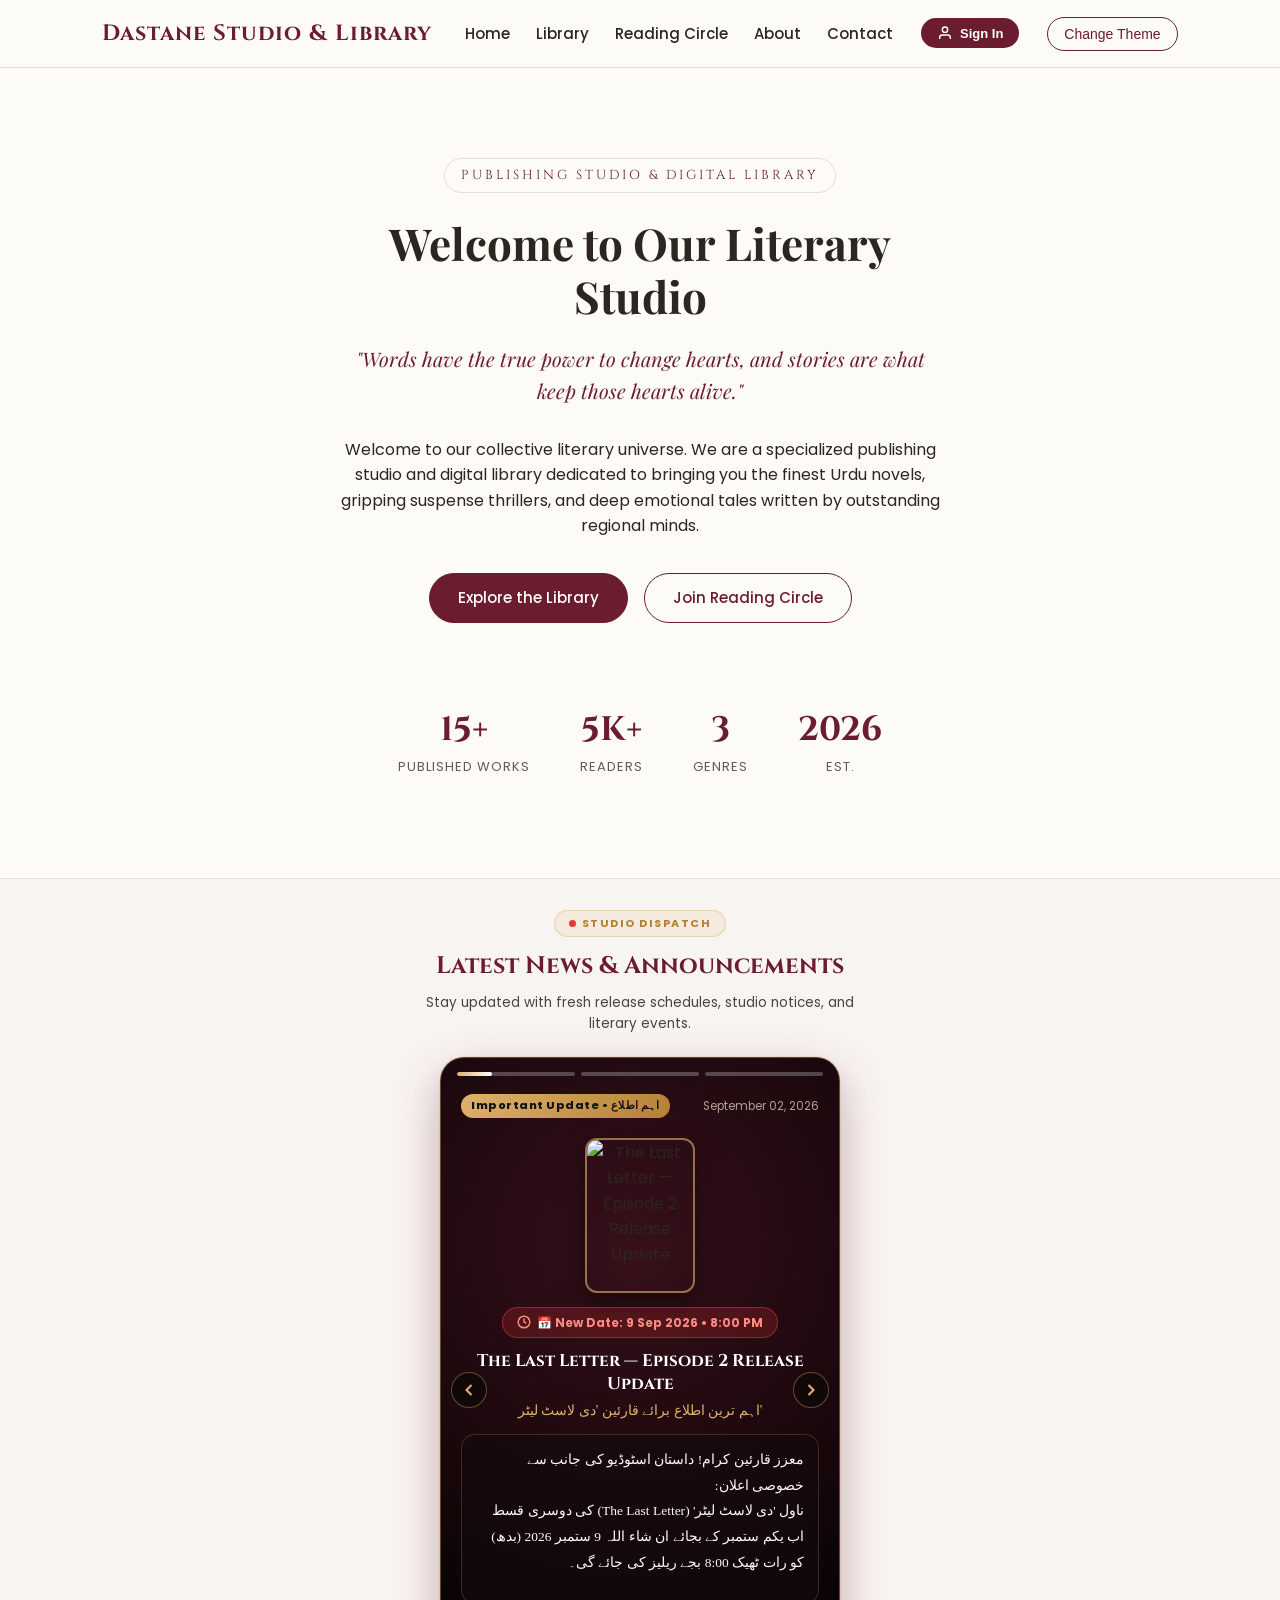
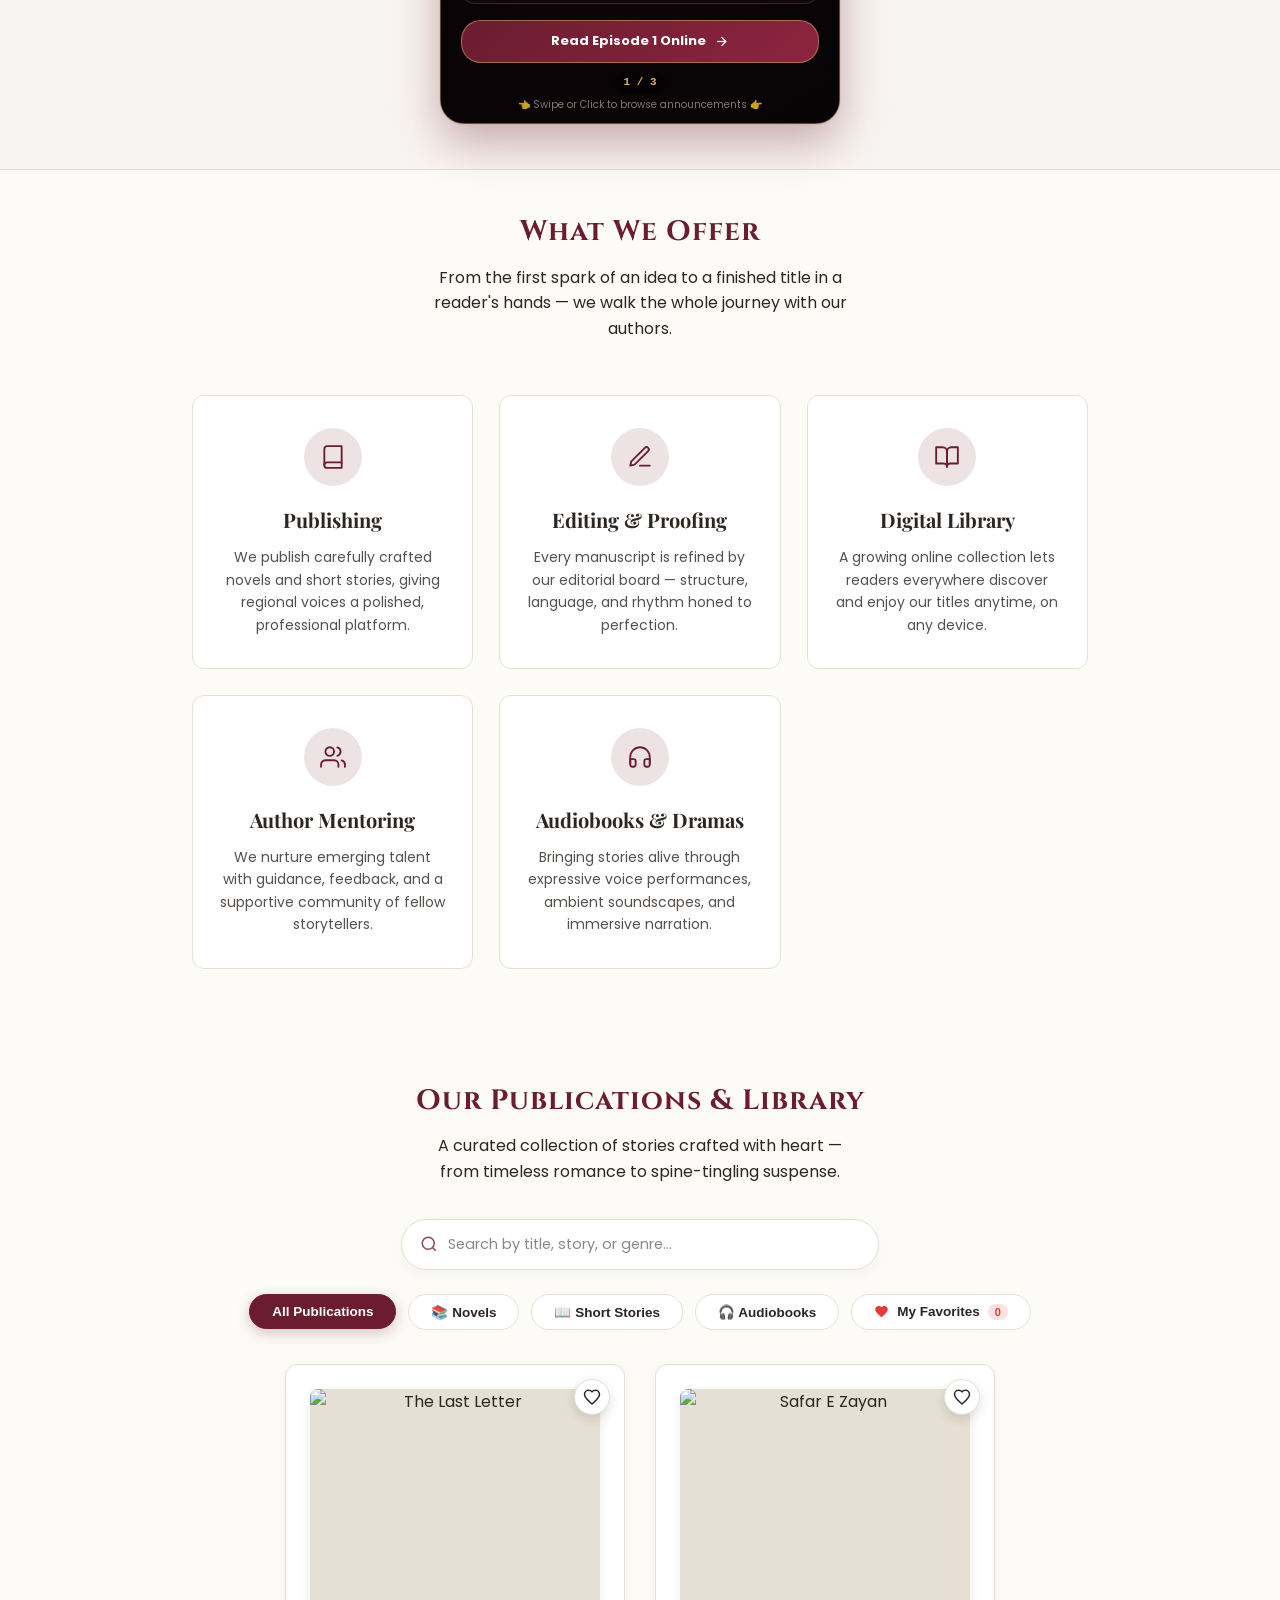
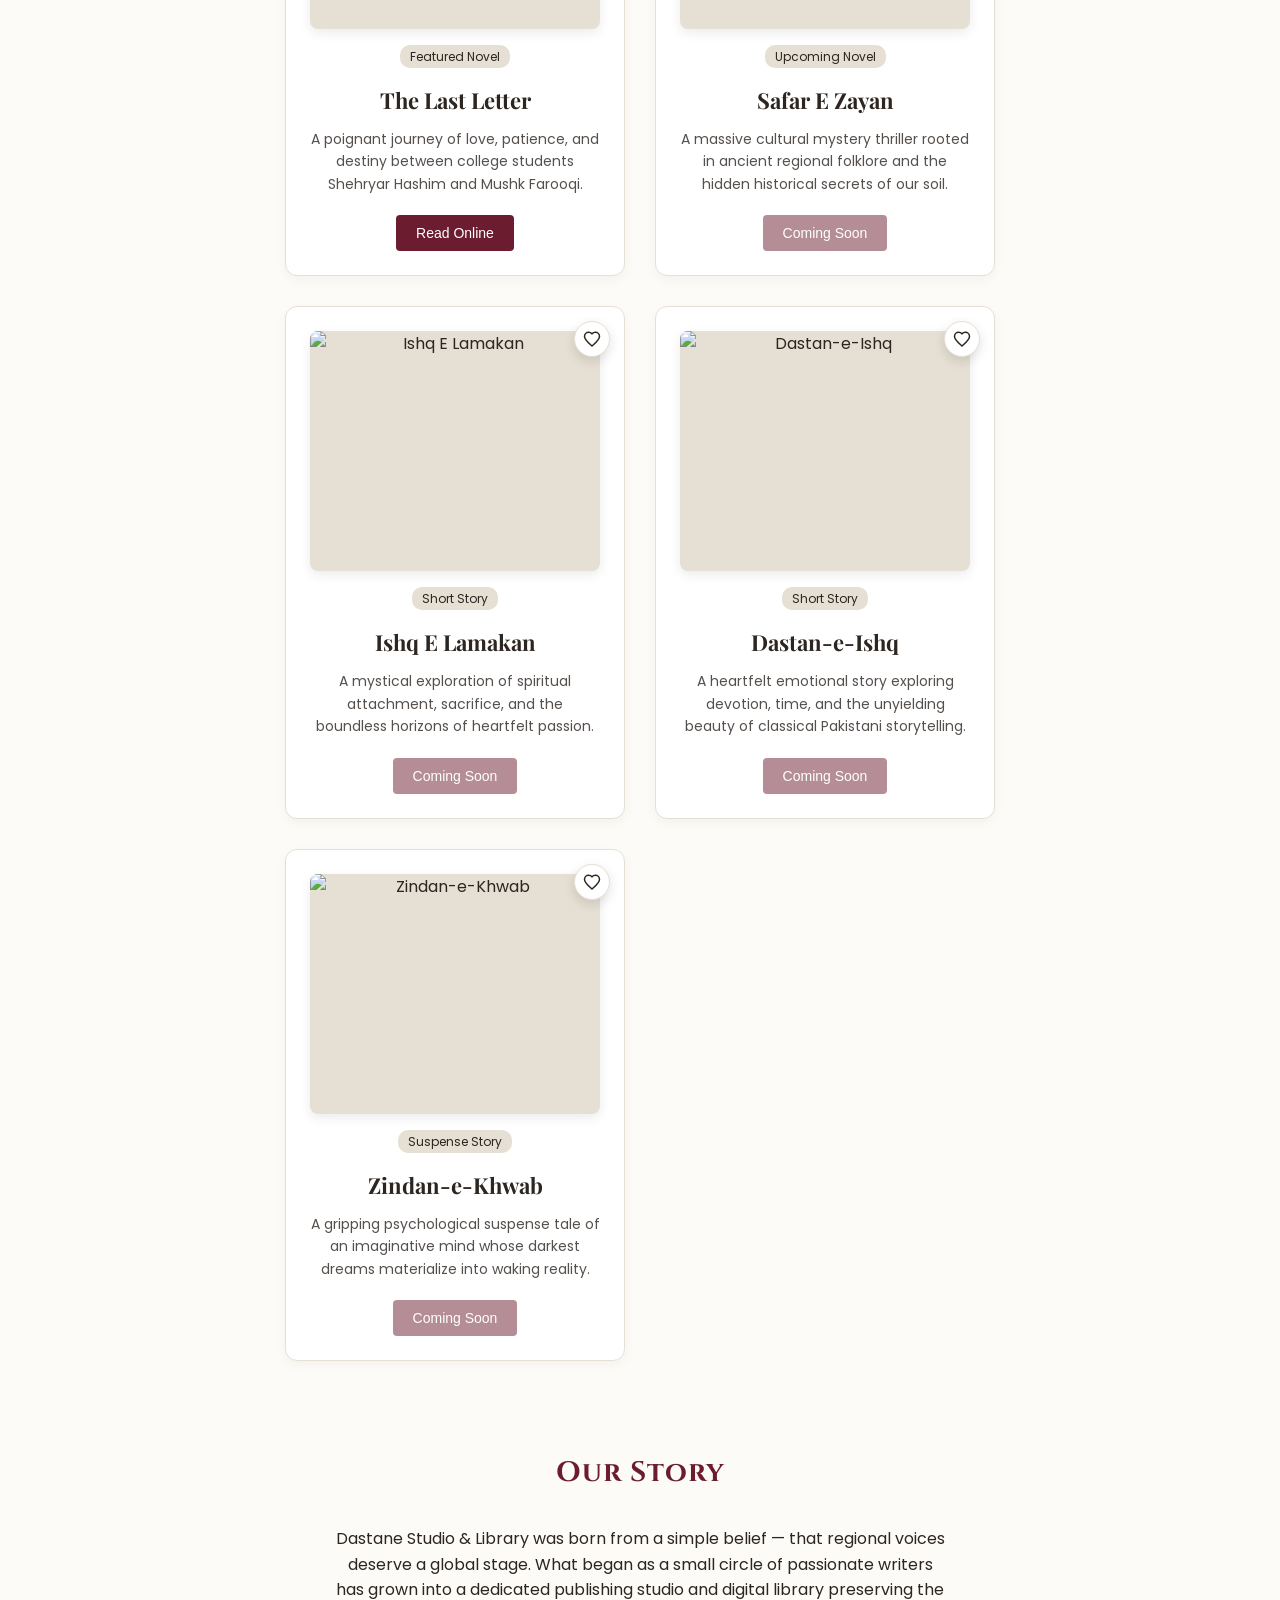
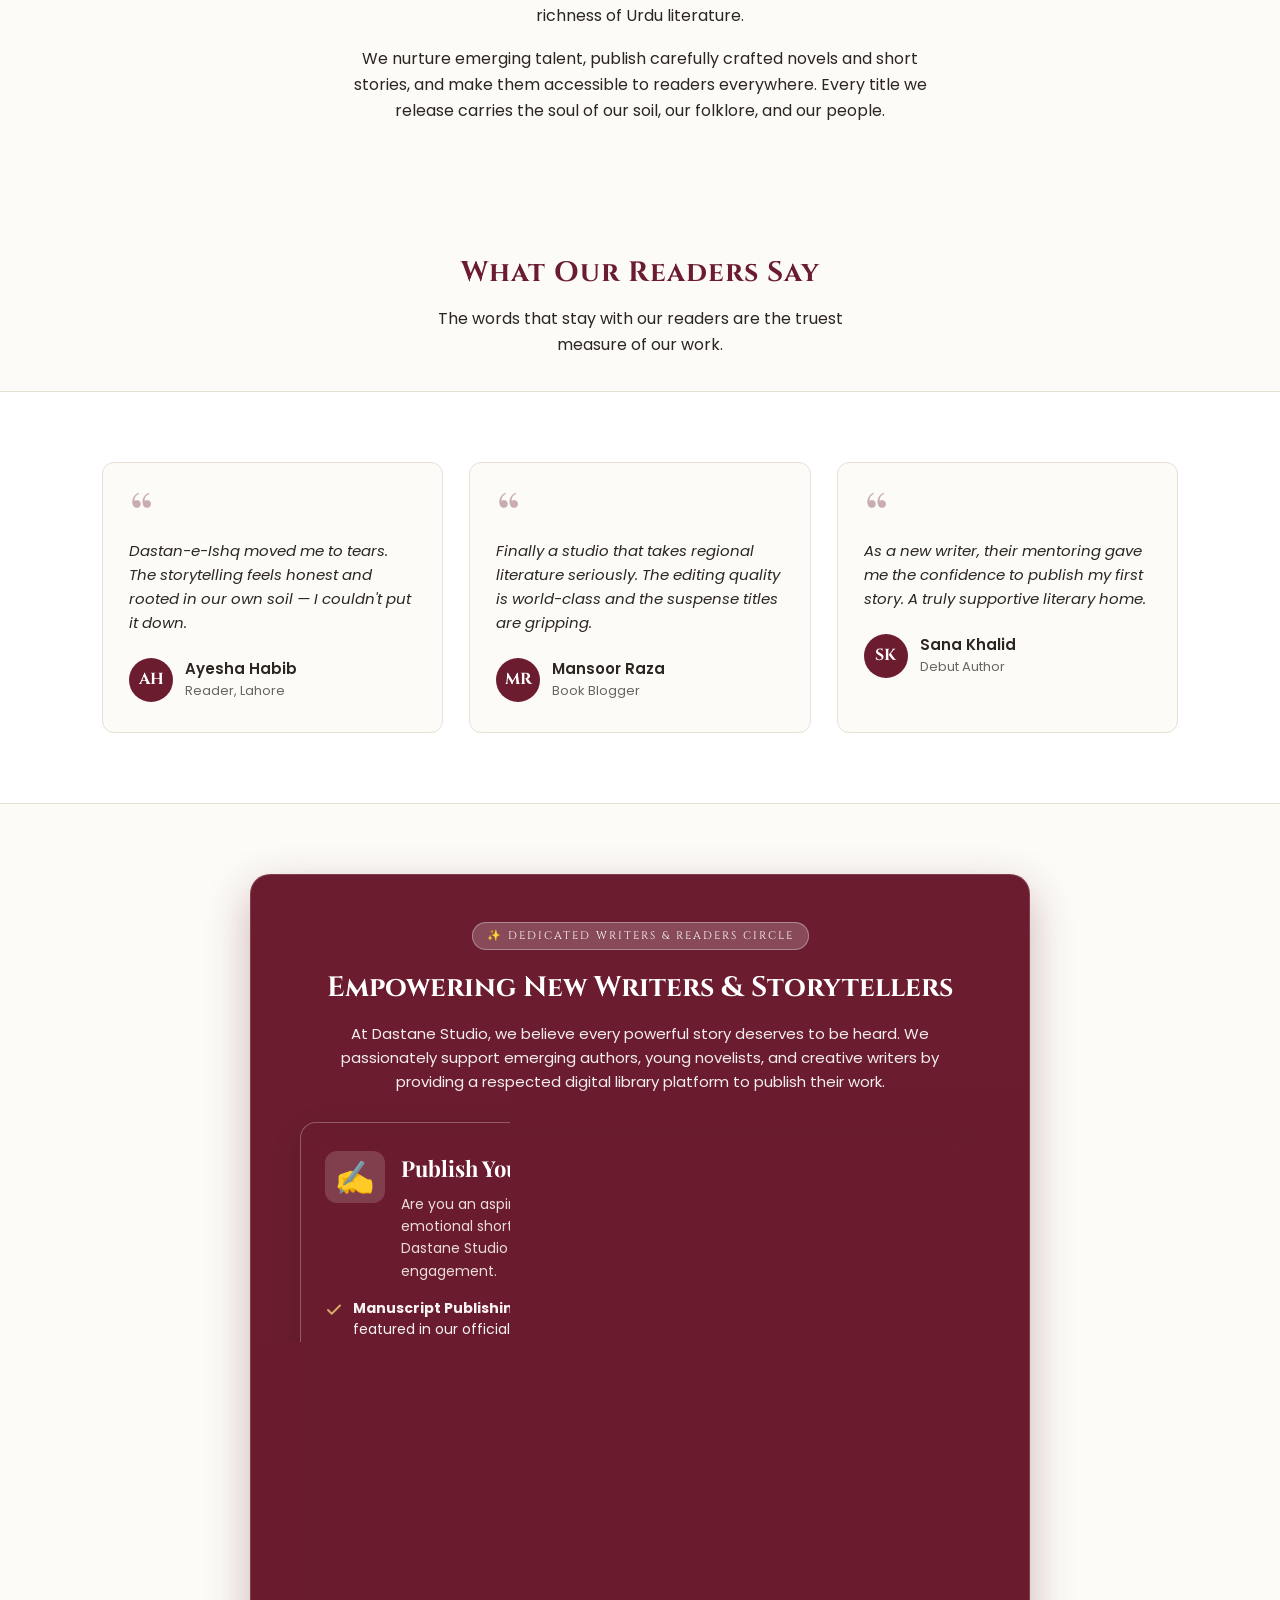
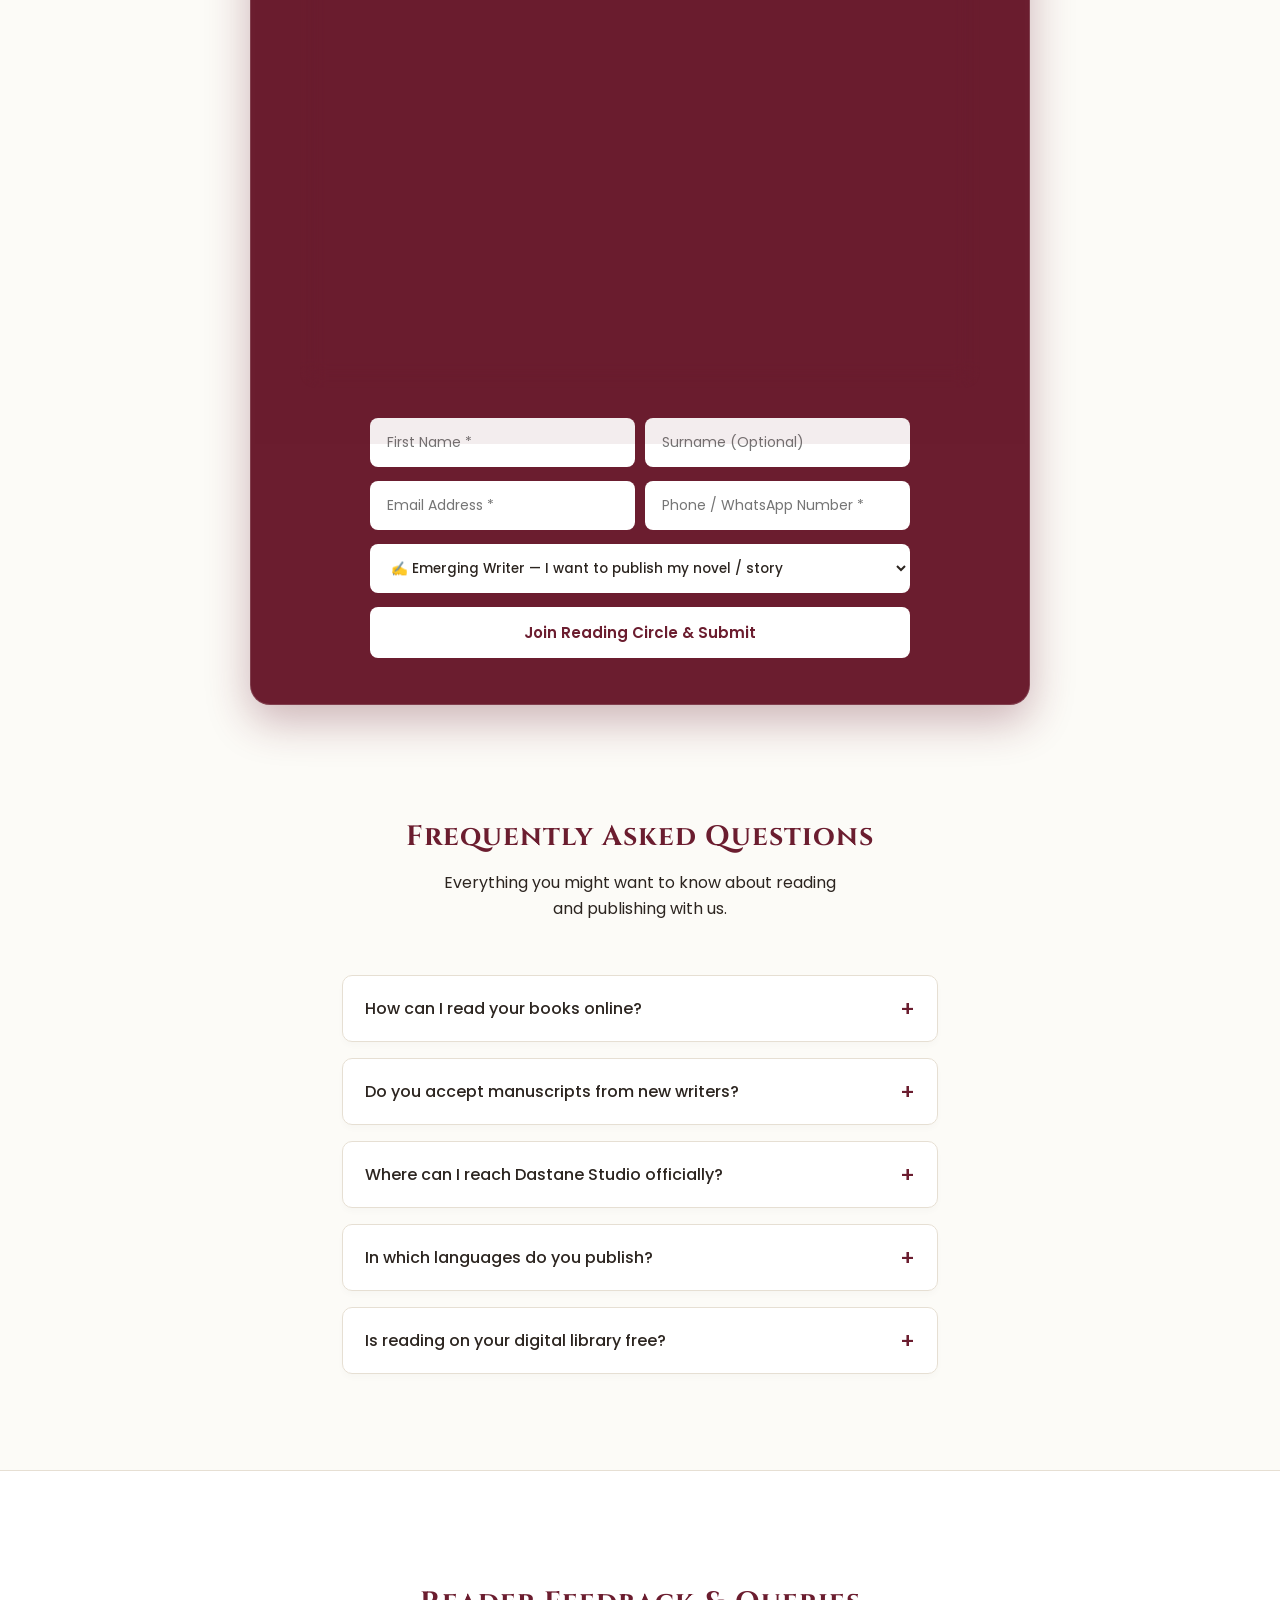
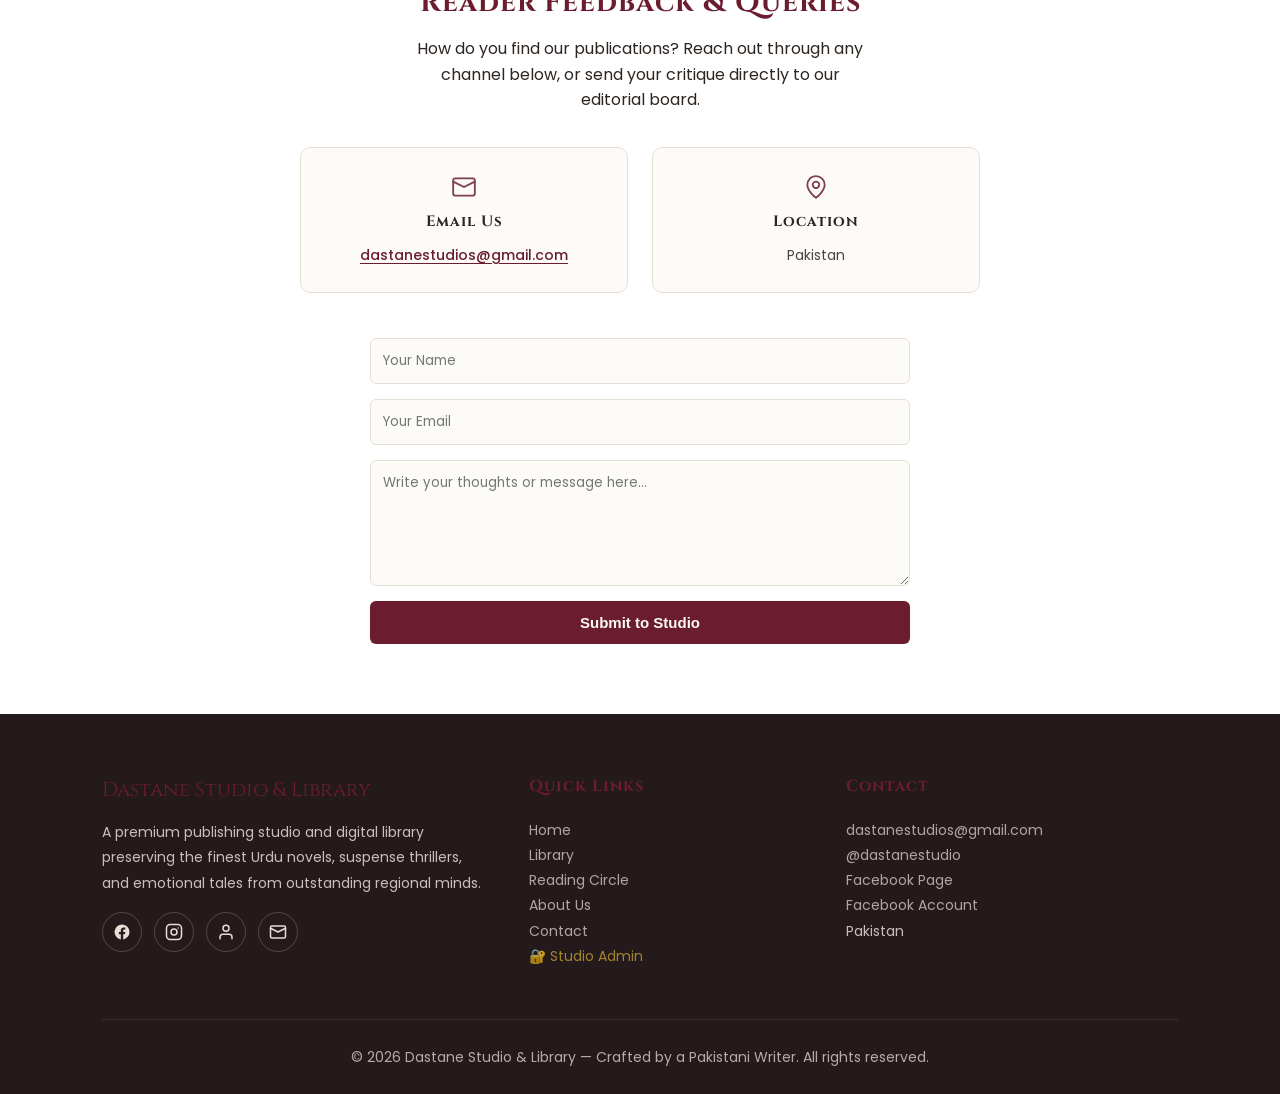
==== commit ac77a49b: "Add files via upload" ====
--- a/Dastane Studio&Library Website/index.html
+++ b/Dastane Studio&Library Website/index.html
@@ -39,45 +39,44 @@
     <meta name="twitter:description" content="Discover premier Urdu literature, suspense thrillers, romance novels, short stories, and dramatized audiobooks.">
     <meta name="twitter:image" content="https://dastanestudio-library.vercel.app/favicon-512x512.png">
 
-    <!-- Google Search Rich Snippet & Site Name Schema (JSON-LD) -->
+    <!-- Google Search Official Site Name Schema (Controls the snippet above URL) -->
     <script type="application/ld+json">
-    [
-      {
-        "@context": "https://schema.org",
-        "@type": "WebSite",
-        "@id": "https://dastanestudio-library.vercel.app/#website",
-        "name": "Dastane Studio & Library",
-        "alternateName": [
-          "Dastane Studio",
-          "Dastane Library",
-          "Dastane Studio Official",
-          "داستان اسٹوڈیو"
-        ],
-        "url": "https://dastanestudio-library.vercel.app/",
-        "description": "Premier literary hub and digital publishing platform dedicated to Urdu novels, short stories, and immersive audiobooks.",
-        "inLanguage": ["en", "ur"],
-        "publisher": {
-          "@id": "https://dastanestudio-library.vercel.app/#organization"
-        }
+    {
+      "@context": "https://schema.org",
+      "@type": "WebSite",
+      "name": "Dastane Studio & Library",
+      "alternateName": [
+        "Dastane Studio",
+        "Dastane Library",
+        "Dastane Studio Official",
+        "داستان اسٹوڈیو"
+      ],
+      "url": "https://dastanestudio-library.vercel.app/",
+      "description": "Premier literary hub and digital publishing platform dedicated to Urdu novels, short stories, and immersive audiobooks.",
+      "inLanguage": ["en", "ur"]
+    }
+    </script>
+
+    <!-- Google Search Organization & Brand Schema -->
+    <script type="application/ld+json">
+    {
+      "@context": "https://schema.org",
+      "@type": "Organization",
+      "name": "Dastane Studio & Library",
+      "url": "https://dastanestudio-library.vercel.app/",
+      "logo": {
+        "@type": "ImageObject",
+        "url": "https://dastanestudio-library.vercel.app/favicon-512x512.png",
+        "width": 512,
+        "height": 512
       },
-      {
-        "@context": "https://schema.org",
-        "@type": "Organization",
-        "@id": "https://dastanestudio-library.vercel.app/#organization",
-        "name": "Dastane Studio & Library",
-        "url": "https://dastanestudio-library.vercel.app/",
-        "logo": {
-          "@type": "ImageObject",
-          "url": "https://dastanestudio-library.vercel.app/favicon-512x512.png",
-          "width": 512,
-          "height": 512
-        },
-        "email": "dastanestudios@gmail.com",
-        "sameAs": [
-          "https://instagram.com/dastanestudio"
-        ]
-      }
-    ]
+      "email": "dastanestudios@gmail.com",
+      "sameAs": [
+        "https://instagram.com/dastanestudio",
+        "https://www.facebook.com/share/19NsuykgJP/",
+        "https://www.facebook.com/share/1C3BfCLwm6/"
+      ]
+    }
     </script>
 
     <!-- Google Fonts -->
@@ -294,13 +293,23 @@
                     </li>
                 </ul>
 
+                <!-- Special Manuscript Submission Guide Callout -->
+                <div style="background: rgba(223, 178, 108, 0.12); border-left: 4px solid var(--gold-accent, #dfb26c); border-radius: 12px; padding: 15px 18px; margin: 20px 0 22px; text-align: left;">
+                    <div style="font-weight: 700; color: var(--accent-color); font-size: 14.5px; margin-bottom: 6px; display: flex; align-items: center; gap: 7px;">
+                        <span>📩 Important Submission Advice for Writers / قلمکاروں کے لیے اہم ہدایت:</span>
+                    </div>
+                    <p style="font-size: 13.5px; line-height: 1.6; margin: 0; opacity: 0.95;">
+                        Agar aap apni novel ya kahani Dastane Studio par publish karwana chahtay hain, to <strong>behtar hoga ke aap direct hamari official Email (<a href="mailto:dastanestudios@gmail.com" style="color: var(--accent-color); font-weight: 700; text-decoration: underline;">dastanestudios@gmail.com</a>) par hi rabta karein aur sath apni kahani ka ek Sample (namoona / initial chapters) bhi lazmi send karein</strong>, taake hamari editorial team aapke manuscript ka foran aur behter jaiza le sakay!
+                    </p>
+                </div>
+
                 <!-- Official Announcement Notice Box -->
                 <div class="official-announcement-box">
                     <div class="announcement-header">
                         <span class="announcement-tag">📢 Official Announcement</span>
                     </div>
                     <p class="announcement-text">
-                        Please note that <strong>Dastane Studio is officially available ONLY through our verified Email and Instagram</strong> accounts. For all story submissions, writer inquiries, collaborations, and updates, connect with us exclusively via:
+                        Please note that <strong>Dastane Studio is officially available through our verified Email, Instagram, and official Facebook</strong> channels. For all story submissions, writer inquiries, collaborations, and updates, connect with us via:
                     </p>
                     <div class="official-channels-grid">
                         <a href="mailto:dastanestudios@gmail.com" class="official-channel-pill" title="Send Official Email">
@@ -311,6 +320,14 @@
                             <svg width="16" height="16" viewBox="0 0 24 24" fill="none" stroke="currentColor" stroke-width="2" stroke-linecap="round" stroke-linejoin="round"><rect x="2" y="2" width="20" height="20" rx="5"/><circle cx="12" cy="12" r="4"/><line x1="17.5" y1="6.5" x2="17.51" y2="6.5"/></svg>
                             <span><strong>Instagram:</strong> @dastanestudio</span>
                         </a>
+                        <a href="https://www.facebook.com/share/19NsuykgJP/" target="_blank" rel="noopener noreferrer" class="official-channel-pill" title="Official Facebook Page">
+                            <svg width="16" height="16" viewBox="0 0 24 24" fill="currentColor"><path d="M22 12a10 10 0 1 0-11.56 9.88v-6.99H7.9V12h2.54V9.8c0-2.5 1.49-3.89 3.77-3.89 1.09 0 2.24.2 2.24.2v2.46h-1.26c-1.24 0-1.63.77-1.63 1.56V12h2.78l-.44 2.89h-2.34v6.99A10 10 0 0 0 22 12z"/></svg>
+                            <span><strong>Facebook Page:</strong> Dastane Studio</span>
+                        </a>
+                        <a href="https://www.facebook.com/share/1C3BfCLwm6/" target="_blank" rel="noopener noreferrer" class="official-channel-pill" title="Official Facebook Account">
+                            <svg width="16" height="16" viewBox="0 0 24 24" fill="currentColor"><path d="M22 12a10 10 0 1 0-11.56 9.88v-6.99H7.9V12h2.54V9.8c0-2.5 1.49-3.89 3.77-3.89 1.09 0 2.24.2 2.24.2v2.46h-1.26c-1.24 0-1.63.77-1.63 1.56V12h2.78l-.44 2.89h-2.34v6.99A10 10 0 0 0 22 12z"/></svg>
+                            <span><strong>Facebook Profile:</strong> Connect with Us</span>
+                        </a>
                     </div>
                 </div>
             </div>
@@ -352,11 +369,11 @@
         </div>
         <div class="faq-item reveal">
             <button class="faq-q" aria-expanded="false">Do you accept manuscripts from new writers?<span class="plus" aria-hidden="true">+</span></button>
-            <div class="faq-a"><p>Yes, absolutely! We heavily support new and aspiring writers. You can submit your story synopsis or manuscript through our Reading Circle form above, or contact us directly via our official Email (dastanestudios@gmail.com) and Instagram (@dastanestudio).</p></div>
+            <div class="faq-a"><p>Yes, absolutely! We heavily support new and aspiring writers. You can submit your story synopsis or manuscript through our Reading Circle form above, or contact us directly via our official Email (dastanestudios@gmail.com), Instagram (@dastanestudio), and Facebook Page.</p></div>
         </div>
         <div class="faq-item reveal">
             <button class="faq-q" aria-expanded="false">Where can I reach Dastane Studio officially?<span class="plus" aria-hidden="true">+</span></button>
-            <div class="faq-a"><p>We are officially available exclusively through our Email (<strong>dastanestudios@gmail.com</strong>) and our Instagram handle (<strong>@dastanestudio</strong>).</p></div>
+            <div class="faq-a"><p>We are officially available through our Email (<strong>dastanestudios@gmail.com</strong>), Instagram (<strong>@dastanestudio</strong>), and Facebook (<strong>Page &amp; Profile</strong>).</p></div>
         </div>
         <div class="faq-item reveal">
             <button class="faq-q" aria-expanded="false">In which languages do you publish?<span class="plus" aria-hidden="true">+</span></button>
@@ -410,14 +427,14 @@
                 <span class="flogo">Dastane Studio &amp; Library</span>
                 <p>A premium publishing studio and digital library preserving the finest Urdu novels, suspense thrillers, and emotional tales from outstanding regional minds.</p>
                 <div class="socials">
-                    <a href="#" class="social-icon" aria-label="Facebook">
+                    <a href="https://www.facebook.com/share/19NsuykgJP/" target="_blank" rel="noopener noreferrer" class="social-icon" aria-label="Official Facebook Page" title="Official Facebook Page">
                         <svg width="18" height="18" viewBox="0 0 24 24" fill="currentColor"><path d="M22 12a10 10 0 1 0-11.56 9.88v-6.99H7.9V12h2.54V9.8c0-2.5 1.49-3.89 3.77-3.89 1.09 0 2.24.2 2.24.2v2.46h-1.26c-1.24 0-1.63.77-1.63 1.56V12h2.78l-.44 2.89h-2.34v6.99A10 10 0 0 0 22 12z"/></svg>
                     </a>
                     <a href="https://instagram.com/dastanestudio" target="_blank" rel="noopener noreferrer" class="social-icon" aria-label="Instagram" title="Follow us on Instagram: @dastanestudio">
                         <svg width="18" height="18" viewBox="0 0 24 24" fill="none" stroke="currentColor" stroke-width="2" stroke-linecap="round" stroke-linejoin="round"><rect x="2" y="2" width="20" height="20" rx="5"/><circle cx="12" cy="12" r="4"/><line x1="17.5" y1="6.5" x2="17.51" y2="6.5"/></svg>
                     </a>
-                    <a href="#" class="social-icon" aria-label="YouTube">
-                        <svg width="18" height="18" viewBox="0 0 24 24" fill="currentColor"><path d="M23 12s0-3.2-.41-4.73a2.5 2.5 0 0 0-1.76-1.77C19.3 5.09 12 5.09 12 5.09s-7.3 0-8.83.41a2.5 2.5 0 0 0-1.76 1.77C1 8.8 1 12 1 12s0 3.2.41 4.73a2.5 2.5 0 0 0 1.76 1.77c1.53.41 8.83.41 8.83.41s7.3 0 8.83-.41a2.5 2.5 0 0 0 1.76-1.77C23 15.2 23 12 23 12zM9.75 15.02V8.98L15.5 12l-5.75 3.02z"/></svg>
+                    <a href="https://www.facebook.com/share/1C3BfCLwm6/" target="_blank" rel="noopener noreferrer" class="social-icon" aria-label="Facebook Profile" title="Personal Facebook Profile">
+                        <svg width="18" height="18" viewBox="0 0 24 24" fill="none" stroke="currentColor" stroke-width="2" stroke-linecap="round" stroke-linejoin="round"><path d="M20 21v-2a4 4 0 0 0-4-4H8a4 4 0 0 0-4 4v2"></path><circle cx="12" cy="7" r="4"></circle></svg>
                     </a>
                     <a href="mailto:dastanestudios@gmail.com" class="social-icon" aria-label="Email" title="Send Official Email">
                         <svg width="18" height="18" viewBox="0 0 24 24" fill="none" stroke="currentColor" stroke-width="2" stroke-linecap="round" stroke-linejoin="round"><rect x="2" y="4" width="20" height="16" rx="2"/><path d="m22 7-10 5L2 7"/></svg>
@@ -432,6 +449,7 @@
                     <li><a href="#reading-circle">Reading Circle</a></li>
                     <li><a href="#about">About Us</a></li>
                     <li><a href="#contact">Contact</a></li>
+                    <li><a href="admin.html" style="color: var(--gold-accent);">🔐 Studio Admin</a></li>
                 </ul>
             </div>
             <div class="footer-col">
@@ -439,6 +457,8 @@
                 <ul>
                     <li><a href="mailto:dastanestudios@gmail.com">dastanestudios@gmail.com</a></li>
                     <li><a href="https://instagram.com/dastanestudio" target="_blank" rel="noopener noreferrer">@dastanestudio</a></li>
+                    <li><a href="https://www.facebook.com/share/19NsuykgJP/" target="_blank" rel="noopener noreferrer">Facebook Page</a></li>
+                    <li><a href="https://www.facebook.com/share/1C3BfCLwm6/" target="_blank" rel="noopener noreferrer">Facebook Account</a></li>
                     <li>Pakistan</li>
                 </ul>
             </div>
@@ -678,6 +698,10 @@
     </div>
 
     <!-- JavaScript Files (Ordered) -->
+    <!-- 0. Supabase Cloud Database Client Engine -->
+    <script src="https://cdn.jsdelivr.net/npm/@supabase/supabase-js@2"></script>
+    <script src="js/supabase-config.js"></script>
+    <script src="js/supabase-client.js"></script>
     <!-- 1. Novels, Stories, Audiobooks & News Data Files -->
     <script src="js/data/novels-list.js"></script>
     <script src="js/data/stories-list.js"></script>
--- a/Dastane Studio&Library Website/css/style.css
+++ b/Dastane Studio&Library Website/css/style.css
@@ -1512,12 +1512,43 @@
     display: flex;
     align-items: center;
     justify-content: center;
-    z-index: 1000;
+    z-index: 10020;
     opacity: 0;
     visibility: hidden;
     transition: opacity 0.3s ease, visibility 0.3s ease;
     overflow-y: auto;
     padding: 20px 14px;
+}
+
+/* Global Alert / Confirmation Modal - Topmost z-index so it never hides behind reader modal */
+#confirmationModal {
+    z-index: 20000 !important;
+}
+
+#confirmationModal .modal-backdrop {
+    z-index: 20001;
+}
+
+#confirmationModal .modal-card {
+    z-index: 20002;
+}
+
+/* Novel Reader & Language Modal */
+#novelReaderModal {
+    z-index: 10030;
+}
+
+#novelReaderModal .modal-backdrop {
+    z-index: 10031;
+}
+
+#novelReaderModal .modal-card {
+    z-index: 10032;
+}
+
+/* Auth Modals */
+#authModal, #editProfileModal {
+    z-index: 10040;
 }
 
 .custom-modal.active {
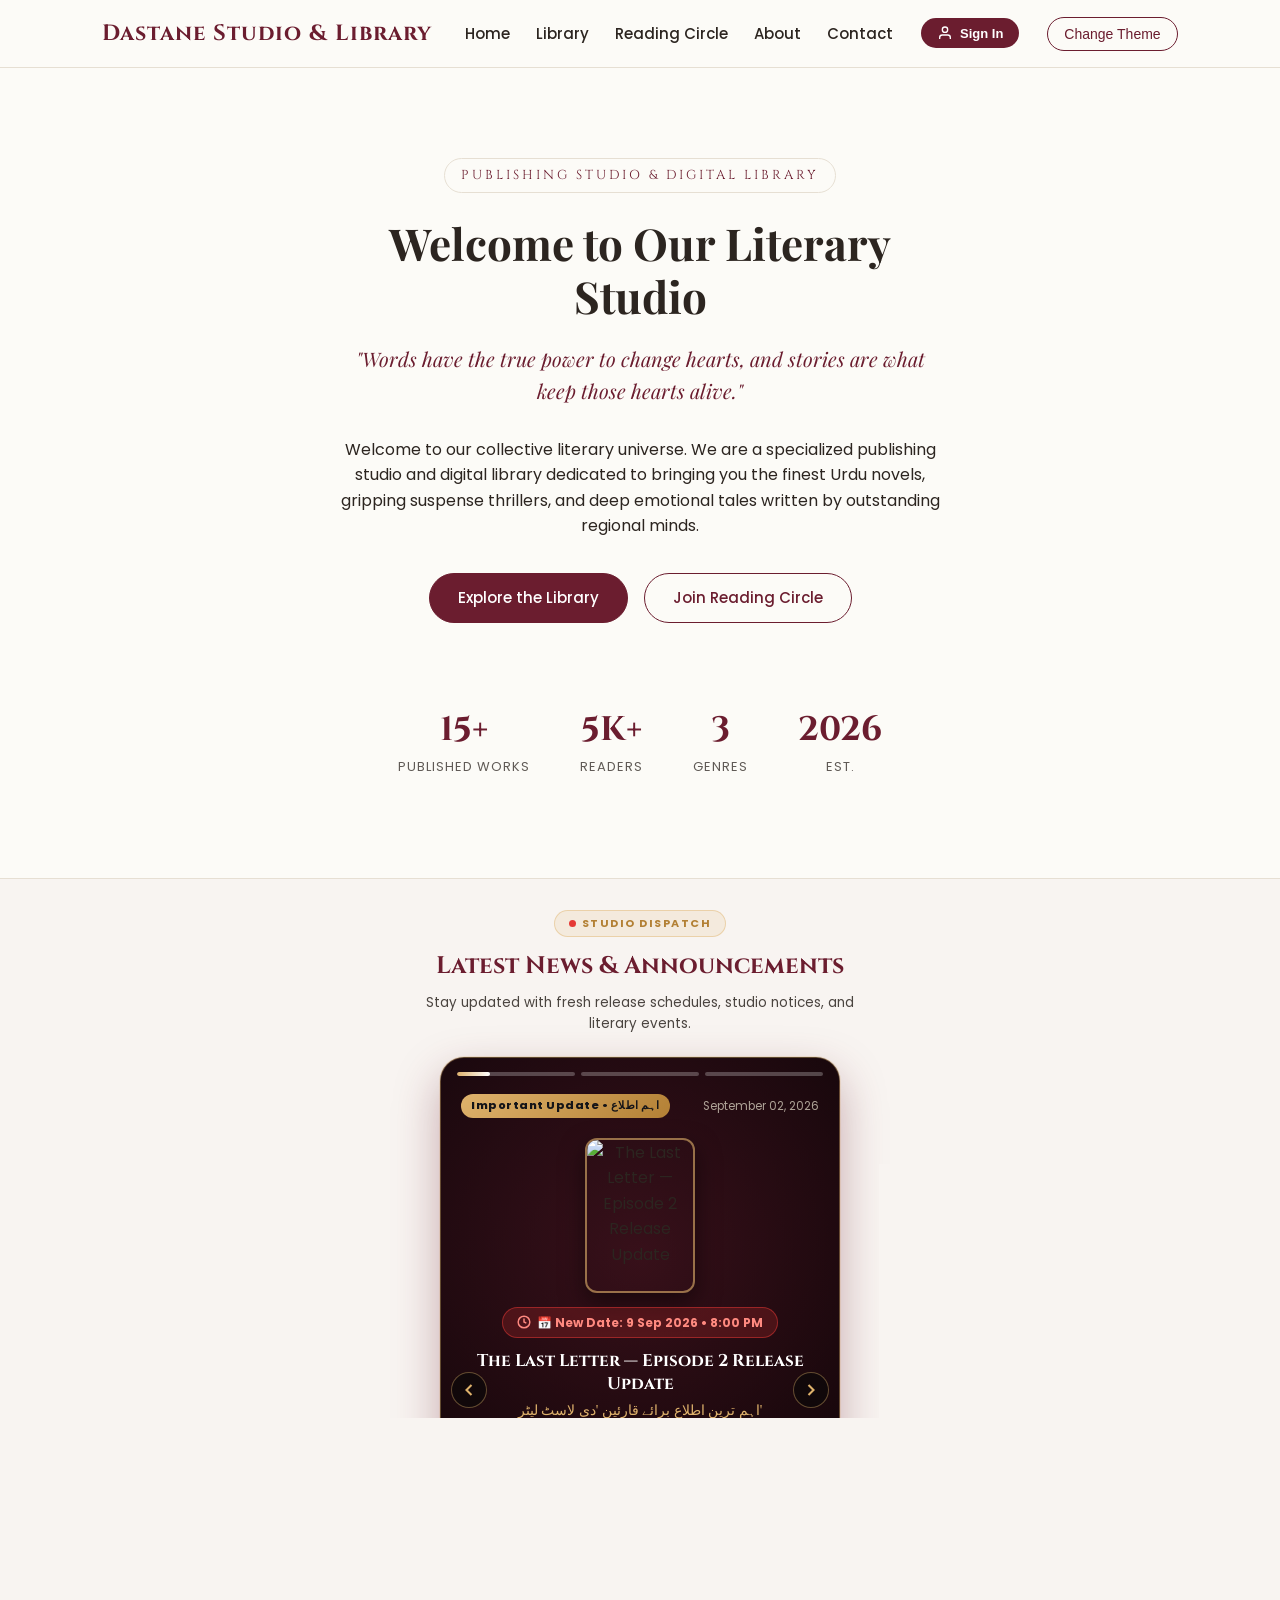
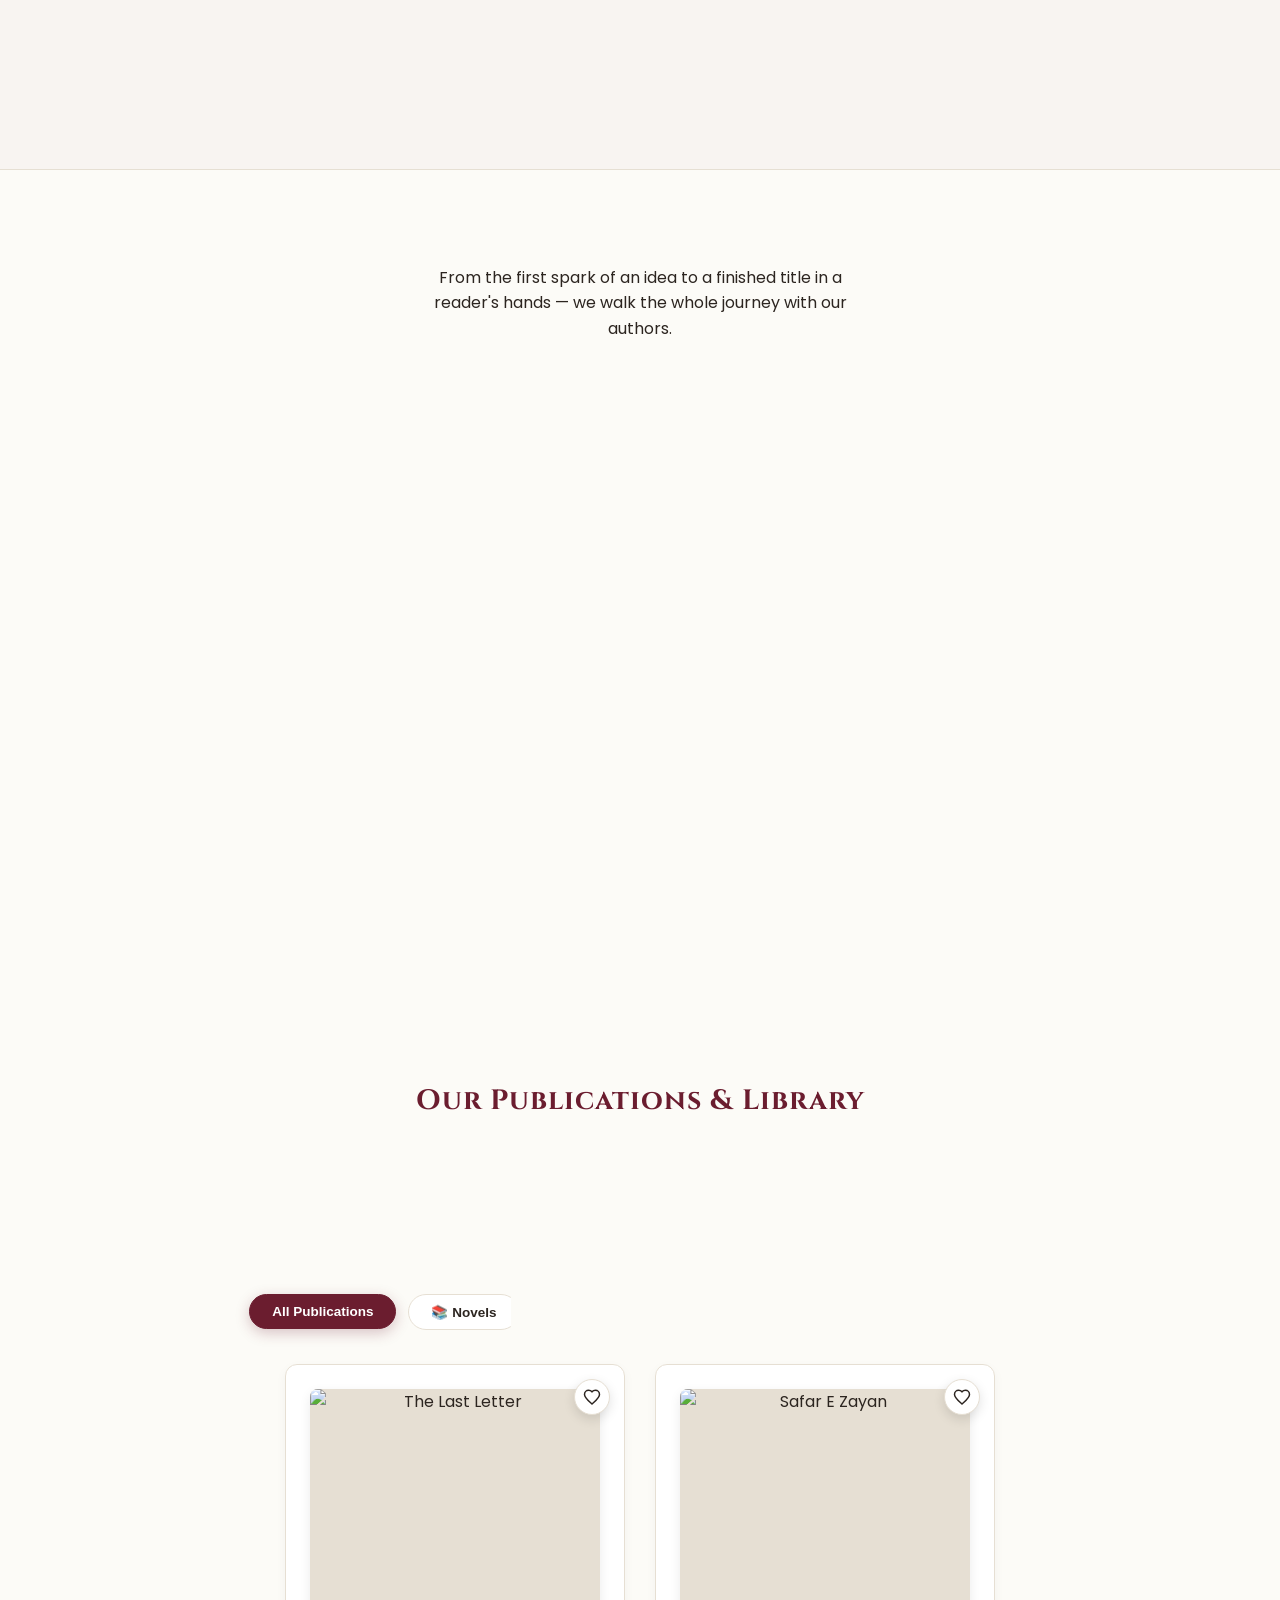
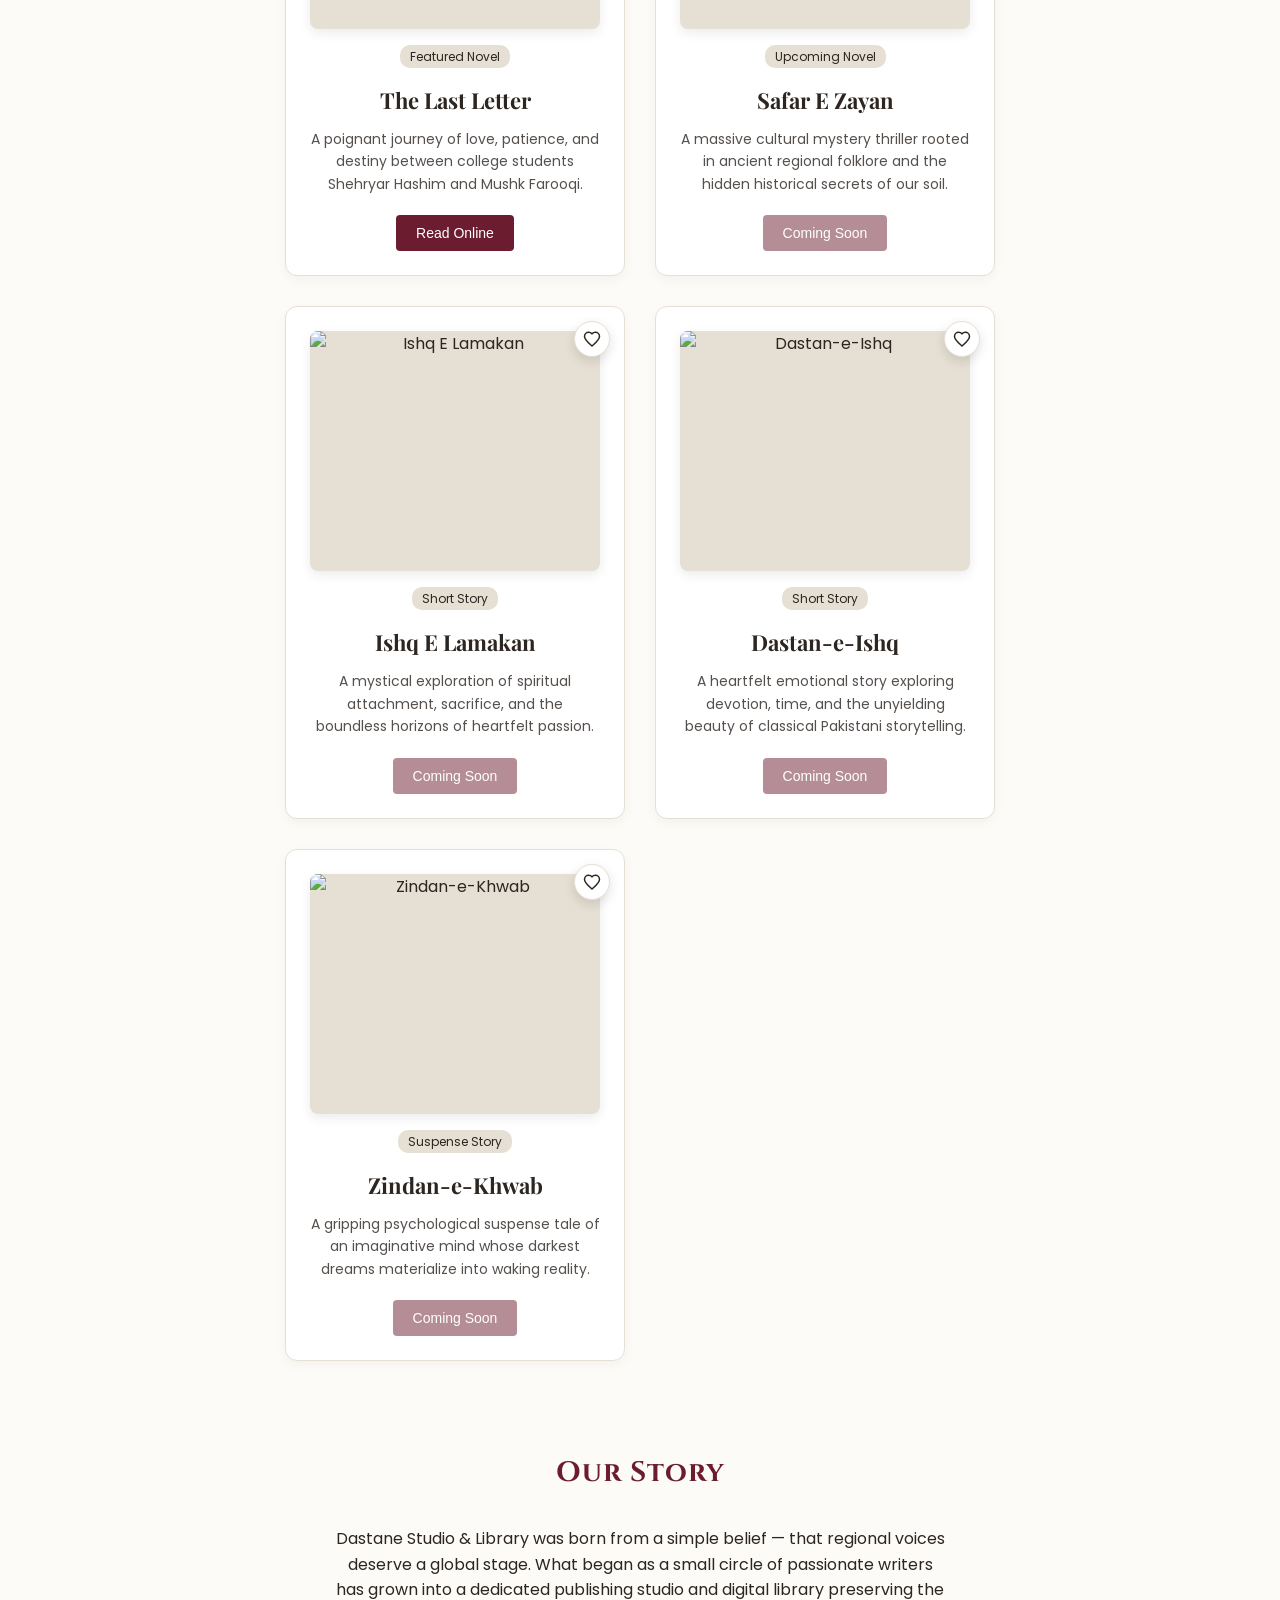
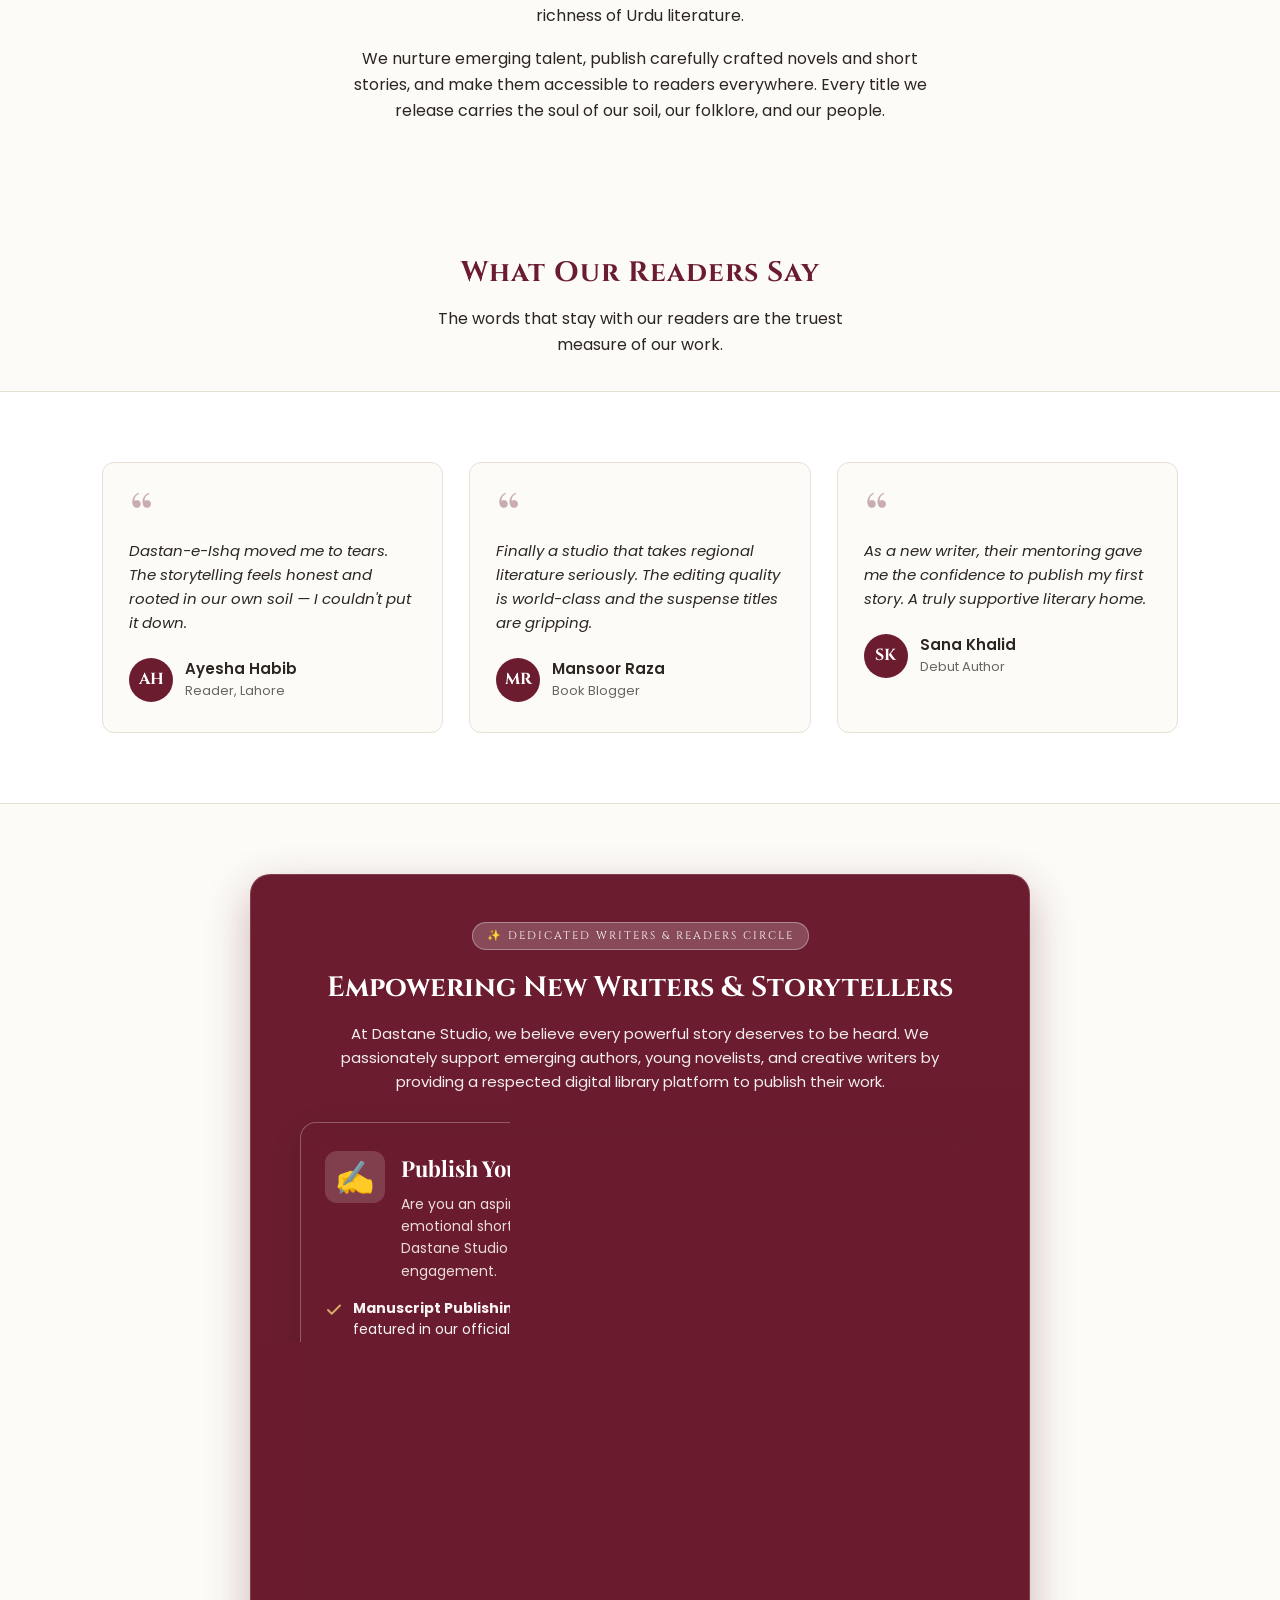
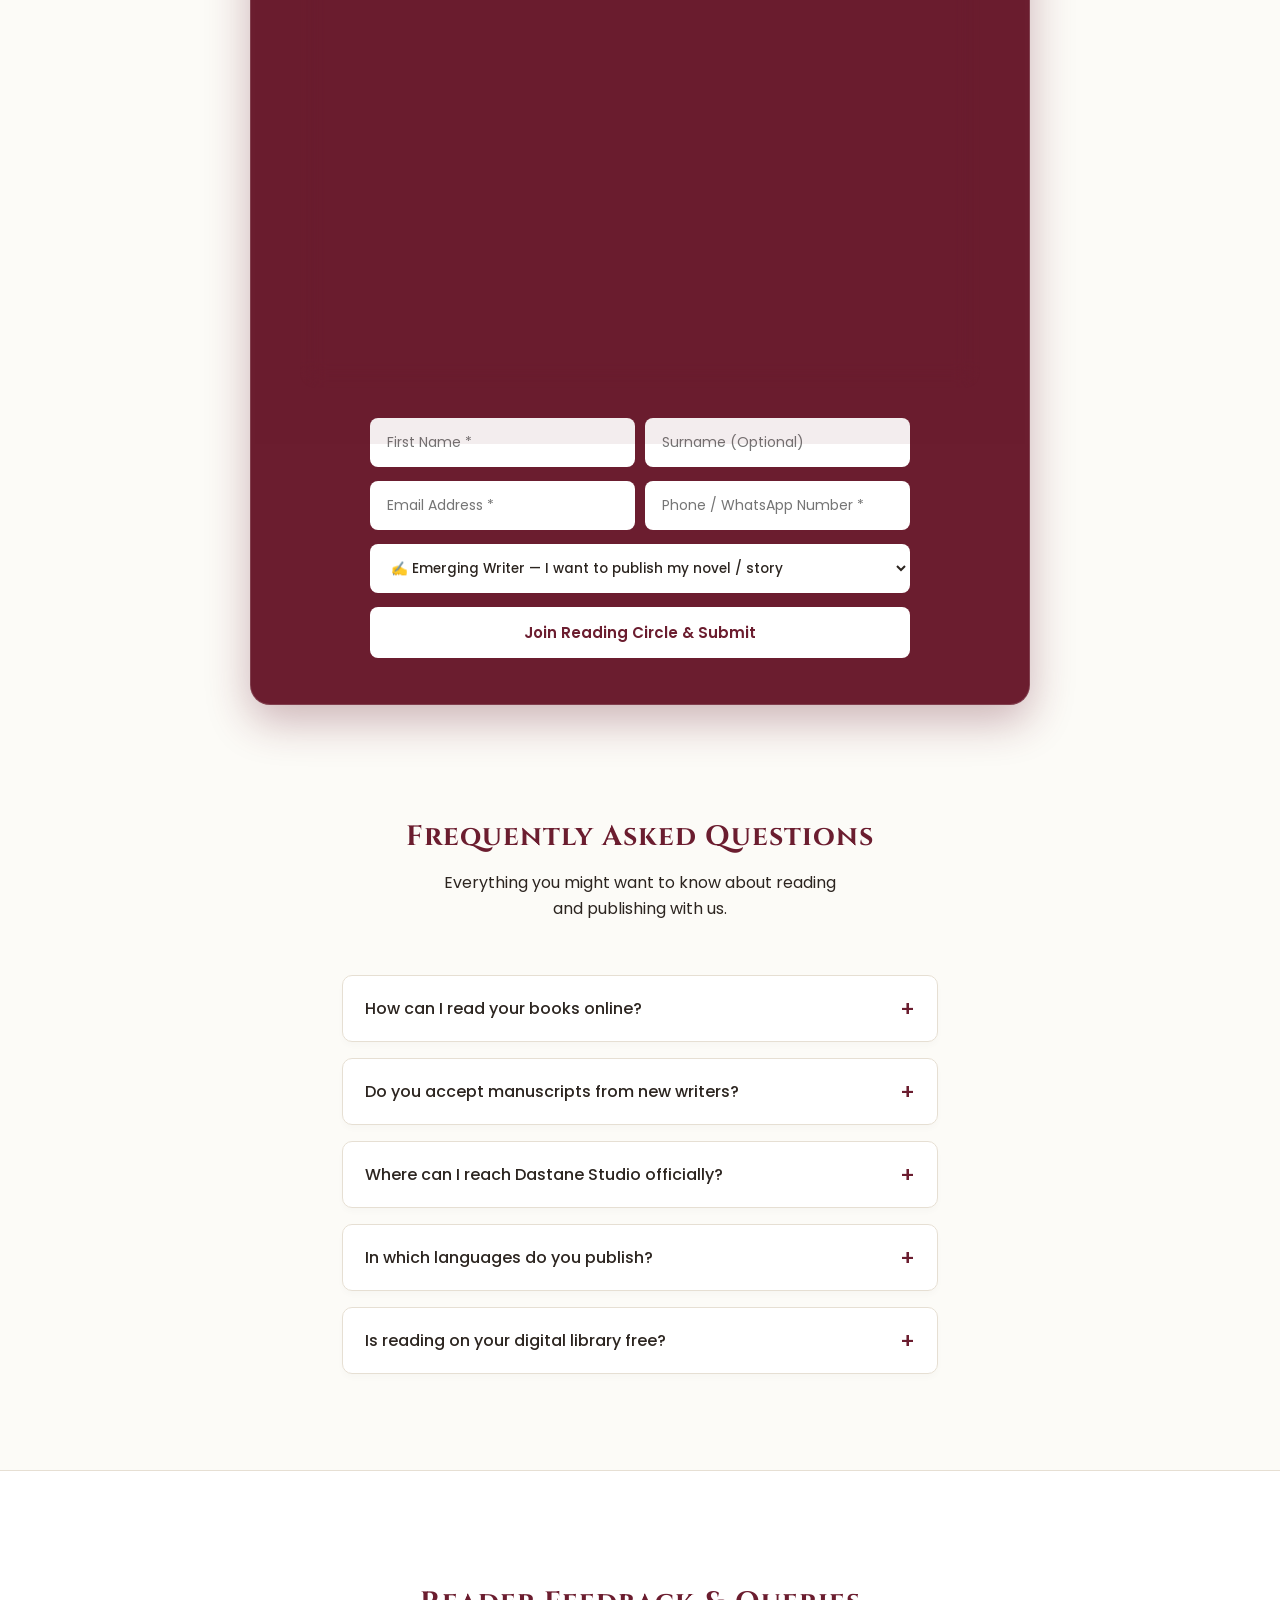
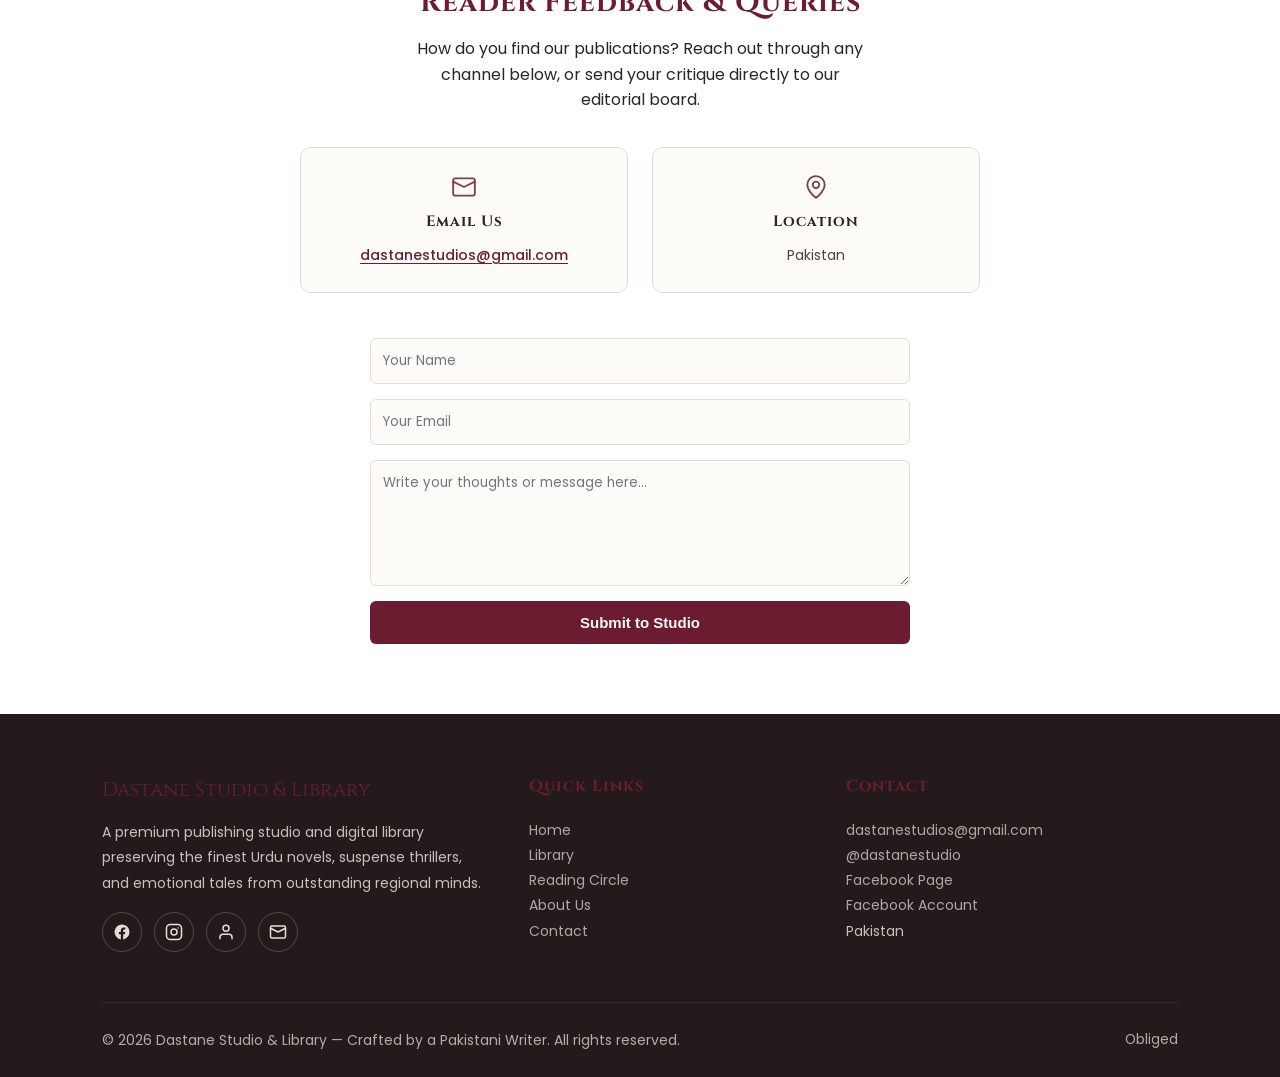
==== commit 5b5d4d09: "Add files via upload" ====
--- a/Dastane Studio&Library Website/index.html
+++ b/Dastane Studio&Library Website/index.html
@@ -449,7 +449,6 @@
                     <li><a href="#reading-circle">Reading Circle</a></li>
                     <li><a href="#about">About Us</a></li>
                     <li><a href="#contact">Contact</a></li>
-                    <li><a href="admin.html" style="color: var(--gold-accent);">🔐 Studio Admin</a></li>
                 </ul>
             </div>
             <div class="footer-col">
@@ -465,6 +464,7 @@
         </div>
         <div class="footer-bottom">
             <p>© 2026 Dastane Studio &amp; Library — Crafted by a Pakistani Writer. All rights reserved.</p>
+            <a href="dscnpn.html" class="footer-obliged-link">Obliged</a>
         </div>
     </footer>
 
--- a/Dastane Studio&Library Website/css/style.css
+++ b/Dastane Studio&Library Website/css/style.css
@@ -2513,12 +2513,42 @@
 }
 
 .footer-bottom {
-    text-align: center;
+    display: flex;
+    justify-content: space-between;
+    align-items: center;
+    flex-wrap: wrap;
+    gap: 16px;
     padding: 26px 0;
     margin-top: 50px;
     border-top: 1px solid rgba(255,255,255,0.12);
     font-size: 14px;
     opacity: 0.75;
+}
+
+.footer-bottom p {
+    margin: 0;
+}
+
+.footer-obliged-link {
+    color: inherit;
+    text-decoration: none;
+    cursor: default;
+    user-select: text;
+    font-size: 13.5px;
+    transition: opacity 0.2s ease;
+}
+
+.footer-obliged-link:hover {
+    color: inherit;
+    text-decoration: none;
+}
+
+@media (max-width: 720px) {
+    .footer-bottom {
+        flex-direction: column;
+        text-align: center;
+        gap: 10px;
+    }
 }
 
 /* --------------------------------------------------------------------------
